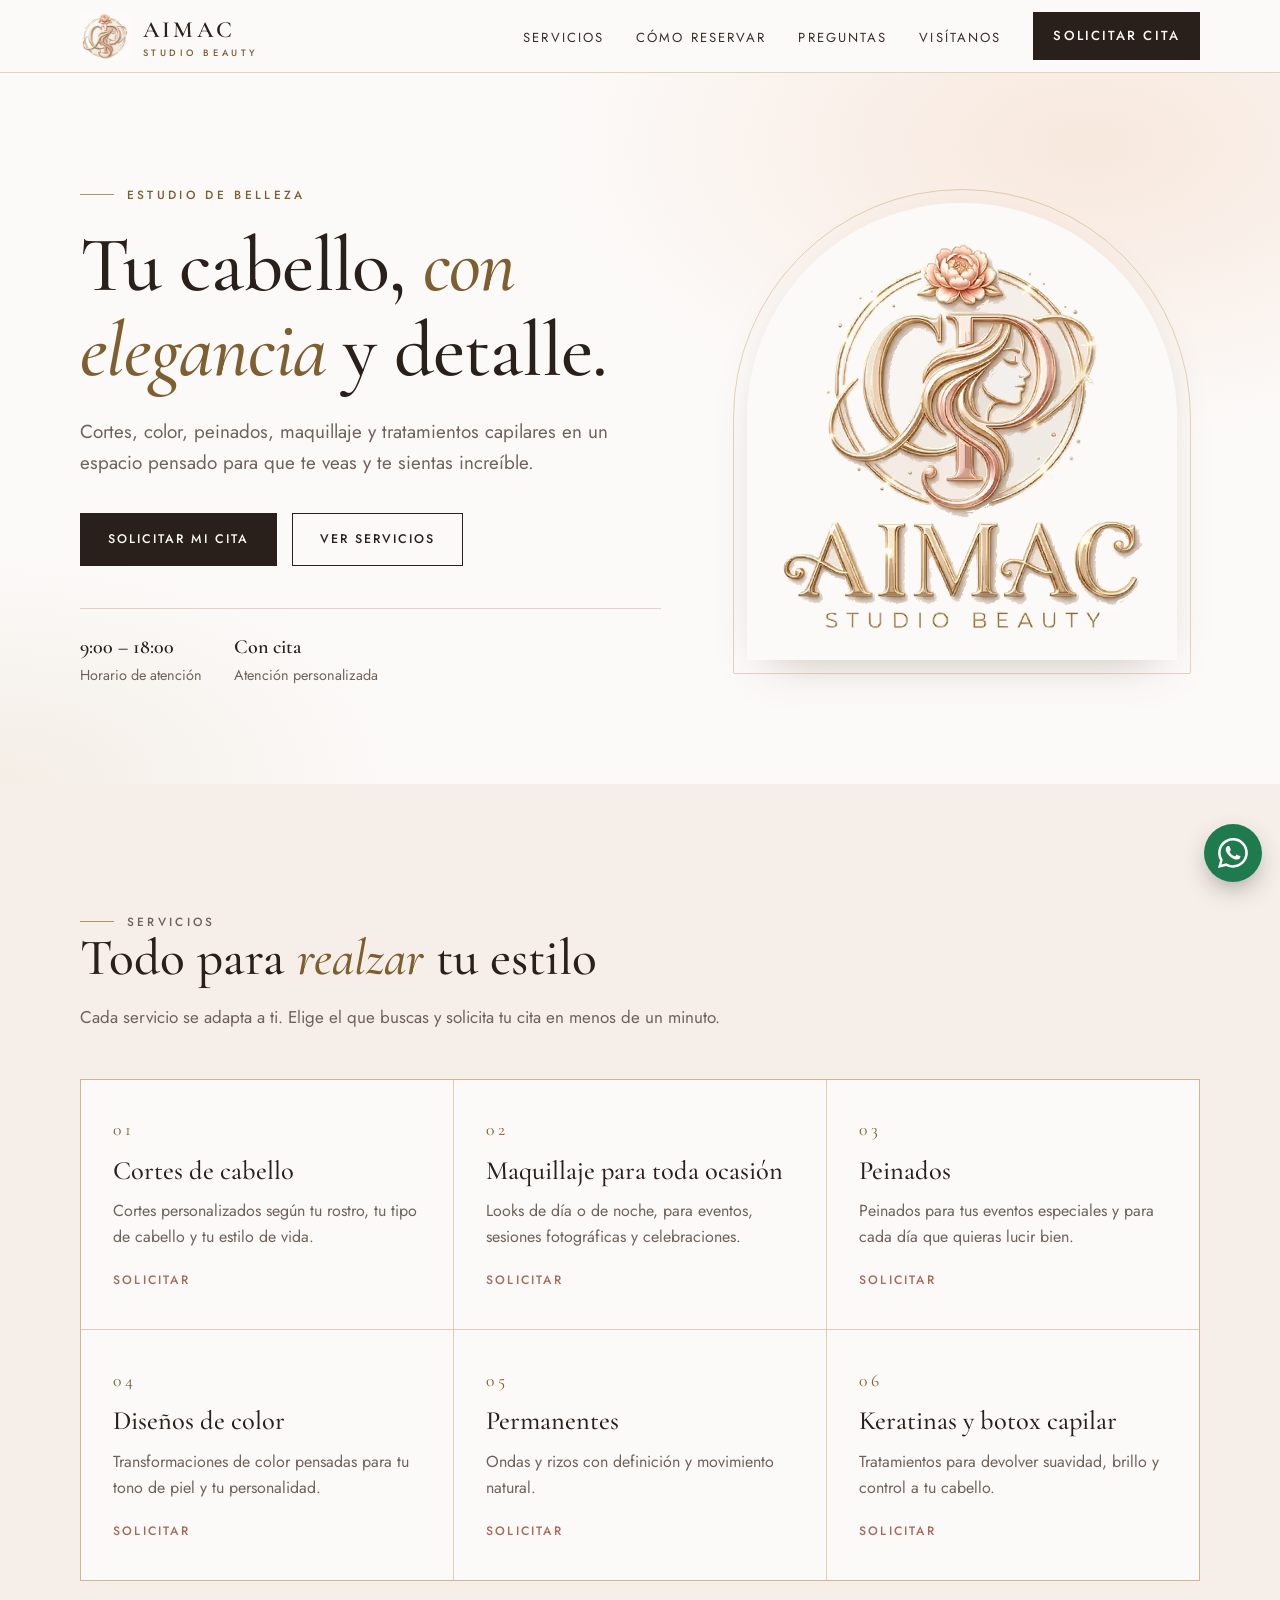
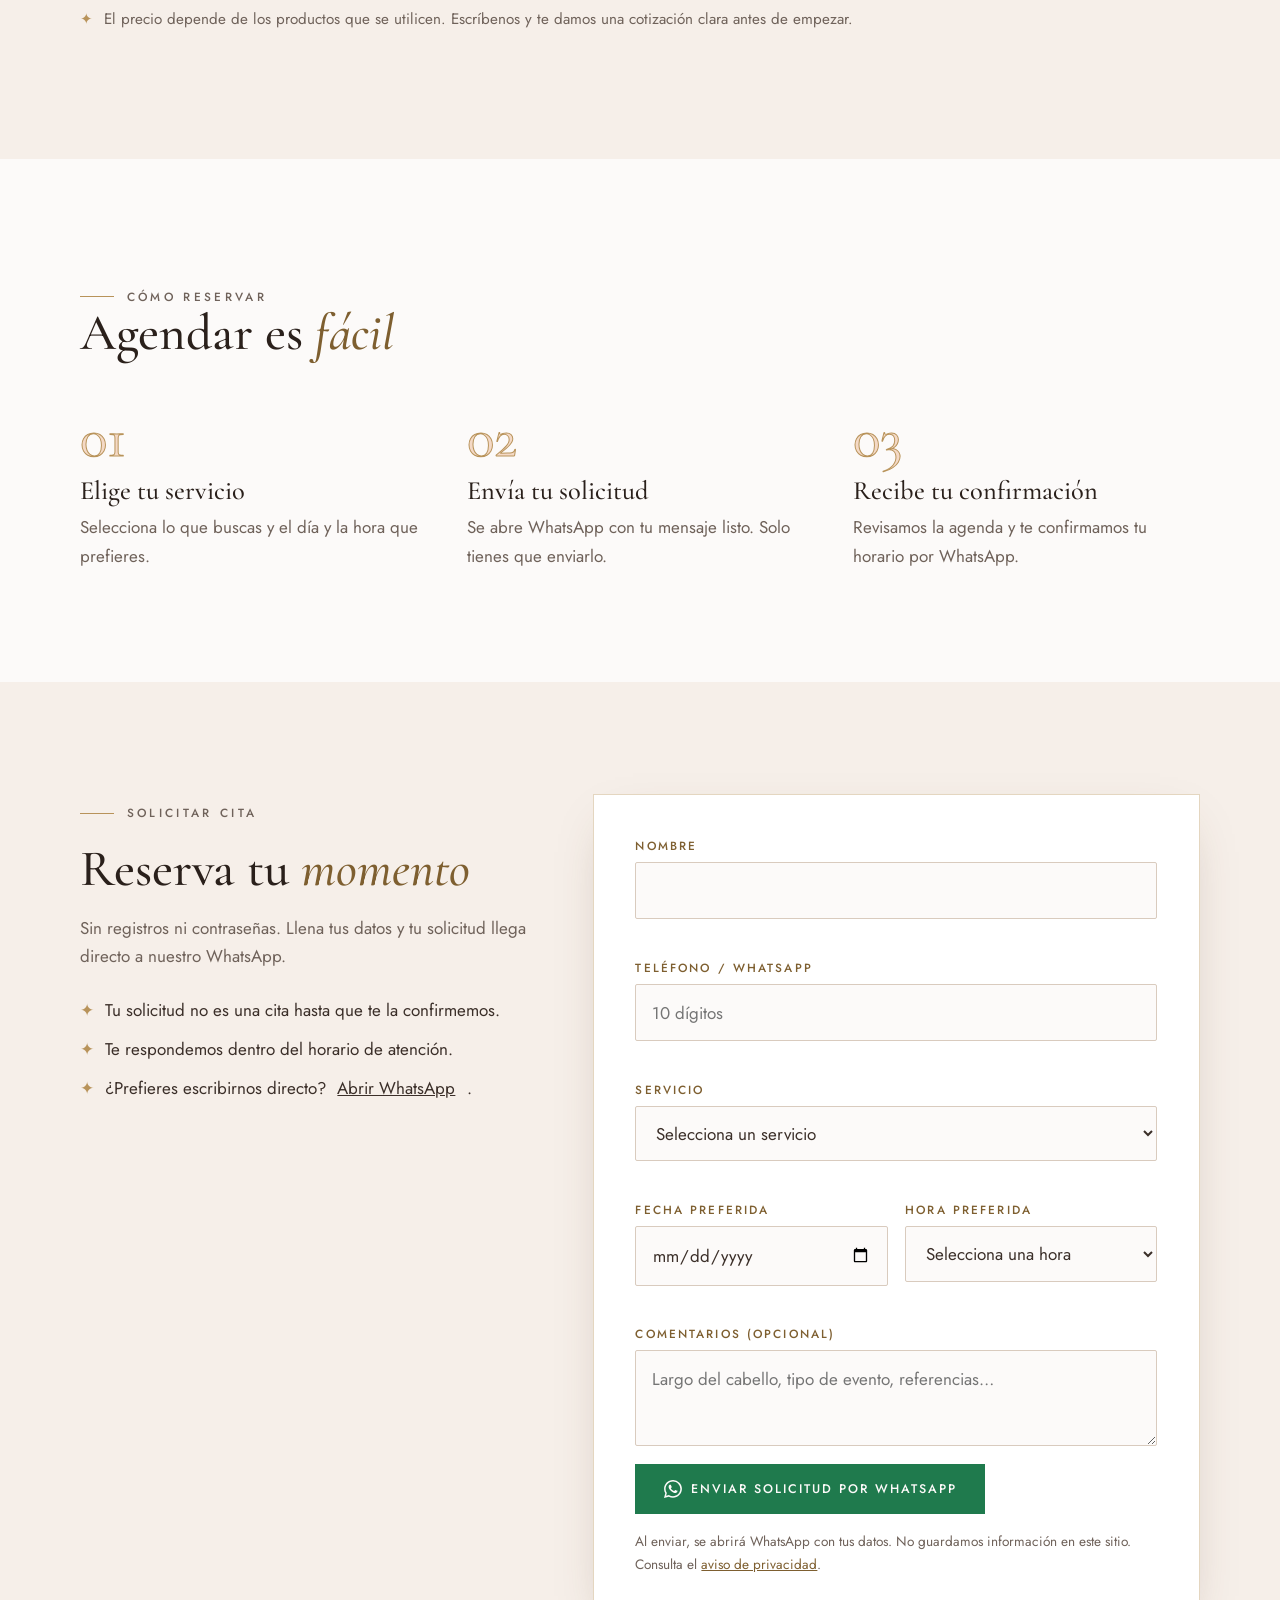
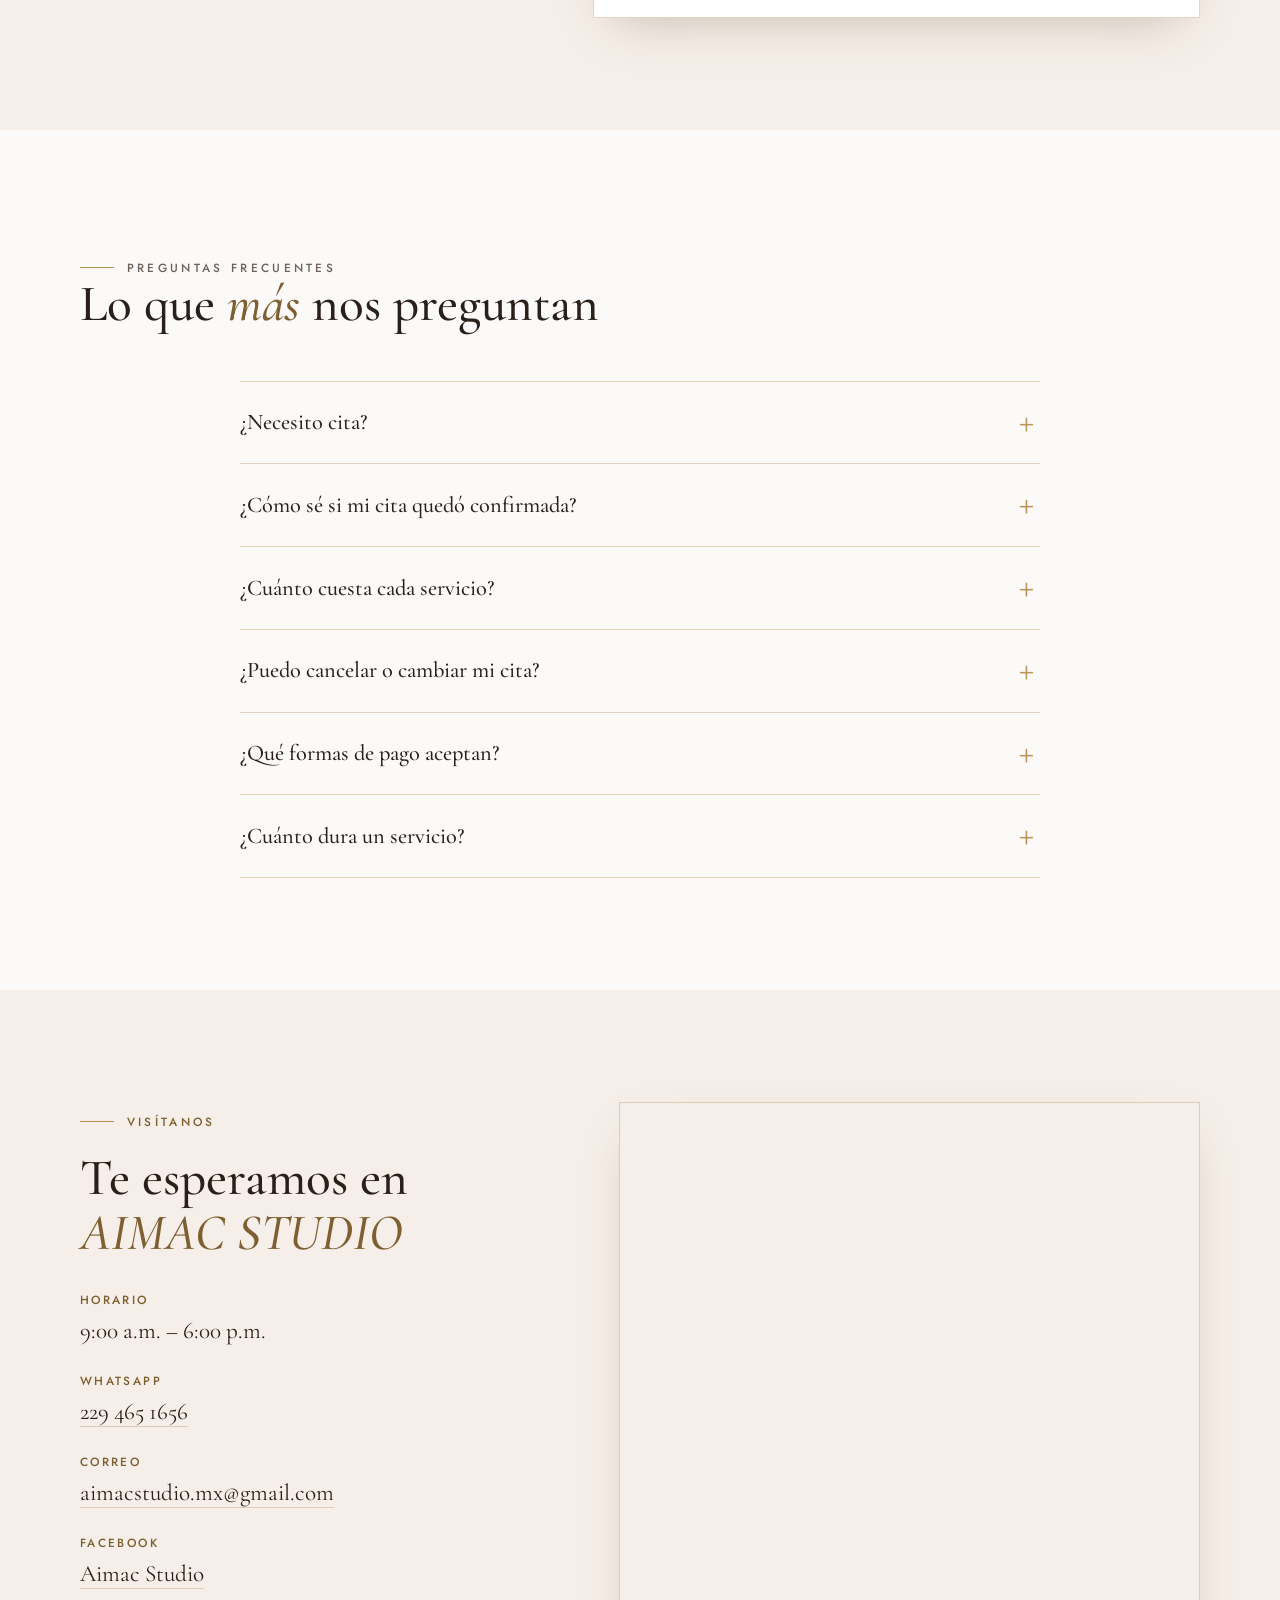
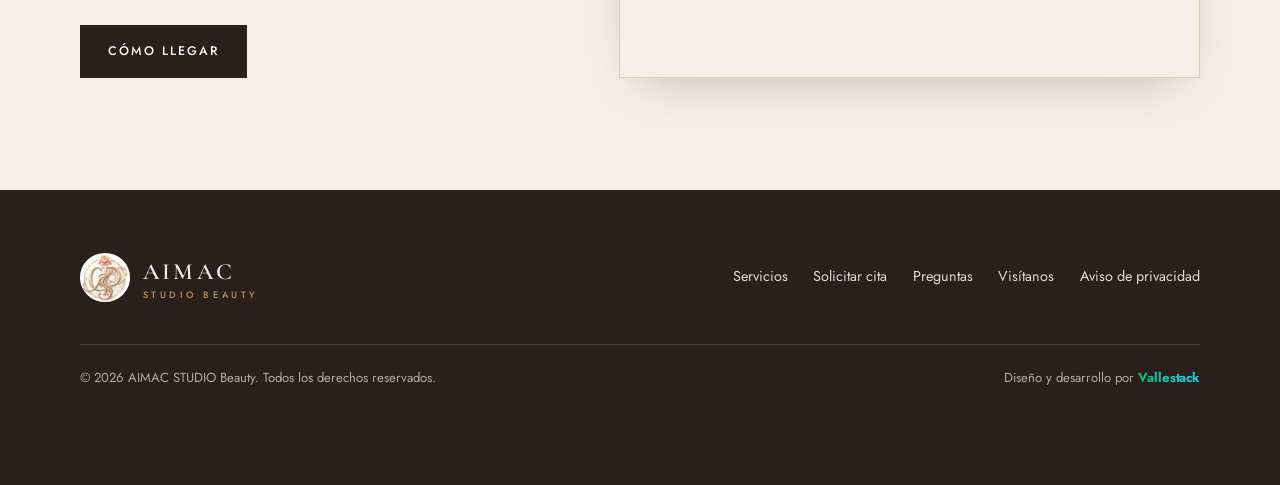
==== index.html @ fb309581 "actualice enlace de agencia de software" ====
<!doctype html>
<html lang="es-MX">
<head>
<meta charset="utf-8">
<meta name="viewport" content="width=device-width,initial-scale=1">
<title>AIMAC STUDIO Beauty | Cortes, color, peinados y maquillaje</title>
<meta name="description" content="AIMAC STUDIO Beauty: cortes de cabello, maquillaje para toda ocasión, peinados, diseños de color, permanentes, keratinas y botox capilar. Solicita tu cita por WhatsApp.">
<meta name="theme-color" content="#FCFAF9">
<link rel="icon" type="image/png" sizes="48x48" href="assets/favicon-48.png">
<link rel="apple-touch-icon" href="assets/apple-touch-icon.png">
<link rel="manifest" href="manifest.webmanifest">
<meta property="og:type" content="website">
<meta property="og:locale" content="es_MX">
<meta property="og:title" content="AIMAC STUDIO Beauty">
<meta property="og:description" content="Cortes, color, peinados, maquillaje y tratamientos capilares. Solicita tu cita por WhatsApp.">
<meta property="og:image" content="assets/og.jpg">
<meta name="twitter:card" content="summary_large_image">
<link rel="preconnect" href="https://fonts.googleapis.com">
<link rel="preconnect" href="https://fonts.gstatic.com" crossorigin>
<link rel="stylesheet" href="https://fonts.googleapis.com/css2?family=Cormorant+Garamond:ital,wght@0,500;0,600;1,500&family=Jost:wght@400;500&display=swap">
<link rel="stylesheet" href="styles.css">
<script type="application/ld+json">
{
  "@context":"https://schema.org",
  "@type":"HairSalon",
  "name":"AIMAC STUDIO Beauty",
  "telephone":"+52 229 465 1656",
  "email":"aimacstudio.mx@gmail.com",
  "image":"assets/og.jpg",
  "geo":{"@type":"GeoCoordinates","latitude":18.762522,"longitude":-96.460122},
  "address":{"@type":"PostalAddress","addressCountry":"MX"},
  "sameAs":["https://www.facebook.com/search/top?q=Aimac%20Studio"]
}
</script>
</head>
<body>
<a class="skip" href="#contenido">Saltar al contenido</a>

<header class="site-header">
  <div class="wrap nav">
    <a class="brand" href="#inicio" aria-label="AIMAC STUDIO, inicio">
      <img src="assets/monograma.webp" width="50" height="49" alt="">
      <span>AIMAC<small>STUDIO BEAUTY</small></span>
    </a>
    <button class="burger" aria-expanded="false" aria-controls="menu" aria-label="Abrir menú"><span></span><span></span><span></span></button>
    <ul class="menu" id="menu">
      <li><a href="#servicios">Servicios</a></li>
      <li><a href="#reservar">Cómo reservar</a></li>
      <li><a href="#preguntas">Preguntas</a></li>
      <li><a href="#visitanos">Visítanos</a></li>
      <li><a class="btn" href="#cita">Solicitar cita</a></li>
    </ul>
  </div>
</header>

<main id="contenido">

<section class="hero" id="inicio">
  <div class="wrap hero-grid">
    <div>
      <p class="eyebrow rv">Estudio de belleza</p>
      <h1 class="rv">Tu cabello, <em>con elegancia</em> y detalle.</h1>
      <p class="lead rv">Cortes, color, peinados, maquillaje y tratamientos capilares en un espacio pensado para que te veas y te sientas increíble.</p>
      <div class="cta-row rv">
        <a class="btn" href="#cita">Solicitar mi cita</a>
        <a class="btn btn--ghost" href="#servicios">Ver servicios</a>
      </div>
      <ul class="hero-meta rv">
        <li><b>9:00 – 18:00</b>Horario de atención</li>
        <li><b>Con cita</b>Atención personalizada</li>
      </ul>
    </div>
    <div class="hero-art rv">
      <div class="frame">
        <img src="assets/logo.webp" width="720" height="766" alt="Logotipo de AIMAC STUDIO Beauty: monograma dorado con perfil de mujer y peonía">
      </div>
    </div>
  </div>
</section>

<section id="servicios" class="alt">
  <div class="wrap">
    <div class="sec-head rv">
      <p class="eyebrow">Servicios</p>
      <h2>Todo para <em>realzar</em> tu estilo</h2>
      <p>Cada servicio se adapta a ti. Elige el que buscas y solicita tu cita en menos de un minuto.</p>
    </div>
    <div class="services">
      <article class="svc rv"><span class="n">01</span><h3>Cortes de cabello</h3><p>Cortes personalizados según tu rostro, tu tipo de cabello y tu estilo de vida.</p><a href="#cita" data-service="Cortes de cabello">Solicitar</a></article>
      <article class="svc rv"><span class="n">02</span><h3>Maquillaje para toda ocasión</h3><p>Looks de día o de noche, para eventos, sesiones fotográficas y celebraciones.</p><a href="#cita" data-service="Maquillaje para toda ocasión">Solicitar</a></article>
      <article class="svc rv"><span class="n">03</span><h3>Peinados</h3><p>Peinados para tus eventos especiales y para cada día que quieras lucir bien.</p><a href="#cita" data-service="Peinados">Solicitar</a></article>
      <article class="svc rv"><span class="n">04</span><h3>Diseños de color</h3><p>Transformaciones de color pensadas para tu tono de piel y tu personalidad.</p><a href="#cita" data-service="Diseños de color">Solicitar</a></article>
      <article class="svc rv"><span class="n">05</span><h3>Permanentes</h3><p>Ondas y rizos con definición y movimiento natural.</p><a href="#cita" data-service="Permanentes">Solicitar</a></article>
      <article class="svc rv"><span class="n">06</span><h3>Keratinas y botox capilar</h3><p>Tratamientos para devolver suavidad, brillo y control a tu cabello.</p><a href="#cita" data-service="Keratinas y botox capilar">Solicitar</a></article>
    </div>
    <p class="price-note rv">El precio depende de los productos que se utilicen. Escríbenos y te damos una cotización clara antes de empezar.</p>
  </div>
</section>

<section id="reservar">
  <div class="wrap">
    <div class="sec-head rv">
      <p class="eyebrow">Cómo reservar</p>
      <h2>Agendar es <em>fácil</em></h2>
    </div>
    <ol class="steps">
      <li class="rv"><h3>Elige tu servicio</h3><p>Selecciona lo que buscas y el día y la hora que prefieres.</p></li>
      <li class="rv"><h3>Envía tu solicitud</h3><p>Se abre WhatsApp con tu mensaje listo. Solo tienes que enviarlo.</p></li>
      <li class="rv"><h3>Recibe tu confirmación</h3><p>Revisamos la agenda y te confirmamos tu horario por WhatsApp.</p></li>
    </ol>
  </div>
</section>

<section id="cita" class="alt">
  <div class="wrap book">
    <div class="book-info rv">
      <p class="eyebrow">Solicitar cita</p>
      <h2>Reserva tu <em>momento</em></h2>
      <p>Sin registros ni contraseñas. Llena tus datos y tu solicitud llega directo a nuestro WhatsApp.</p>
      <ul>
        <li>Tu solicitud no es una cita hasta que te la confirmemos.</li>
        <li>Te respondemos dentro del horario de atención.</li>
        <li>¿Prefieres escribirnos directo? <a href="#" data-wa-link>Abrir WhatsApp</a>.</li>
      </ul>
    </div>
    <form id="booking" class="rv" novalidate autocomplete="on">
      <div class="field">
        <label for="nombre">Nombre</label>
        <input id="nombre" name="nombre" type="text" autocomplete="name" required maxlength="80">
        <span class="err" data-err="nombre" aria-live="polite"></span>
      </div>
      <div class="field">
        <label for="tel">Teléfono / WhatsApp</label>
        <input id="tel" name="tel" type="tel" inputmode="tel" autocomplete="tel" placeholder="10 dígitos" required maxlength="20">
        <span class="err" data-err="tel" aria-live="polite"></span>
      </div>
      <div class="field">
        <label for="servicio">Servicio</label>
        <select id="servicio" name="servicio" required>
          <option value="">Selecciona un servicio</option>
          <option>Cortes de cabello</option>
          <option>Maquillaje para toda ocasión</option>
          <option>Peinados</option>
          <option>Diseños de color</option>
          <option>Permanentes</option>
          <option>Keratinas y botox capilar</option>
          <option>Aún no lo sé, necesito asesoría</option>
        </select>
        <span class="err" data-err="servicio" aria-live="polite"></span>
      </div>
      <div class="row">
        <div class="field">
          <label for="fecha">Fecha preferida</label>
          <input id="fecha" name="fecha" type="date" required>
          <span class="err" data-err="fecha" aria-live="polite"></span>
        </div>
        <div class="field">
          <label for="hora">Hora preferida</label>
          <select id="hora" name="hora" required></select>
          <span class="err" data-err="hora" aria-live="polite"></span>
        </div>
      </div>
      <div class="field">
        <label for="notas">Comentarios (opcional)</label>
        <textarea id="notas" name="notas" maxlength="400" placeholder="Largo del cabello, tipo de evento, referencias…"></textarea>
      </div>
      <input class="hp" type="text" name="web" tabindex="-1" autocomplete="off" aria-hidden="true">
      <button class="btn btn--wa" type="submit">
        <svg viewBox="0 0 24 24" fill="currentColor" aria-hidden="true"><path d="M20.5 3.5A11.8 11.8 0 0 0 12 0C5.4 0 .1 5.3.1 11.9c0 2.1.5 4.1 1.6 5.9L0 24l6.4-1.7a11.9 11.9 0 0 0 5.6 1.4c6.6 0 11.9-5.3 11.9-11.9 0-3.2-1.2-6.200-3.400-8.300zM12 21.700c-1.800 0-3.500-.5-5-1.400l-.4-.2-3.800 1 1-3.700-.2-.4a9.800 9.800 0 0 1-1.500-5.100C2.100 6.500 6.600 2 12 2c2.600 0 5.100 1 6.900 2.900a9.700 9.700 0 0 1 2.900 6.900c0 5.400-4.400 9.900-9.800 9.900zm5.400-7.400c-.3-.1-1.800-.9-2-1-.3-.1-.5-.1-.7.100l-.9 1.100c-.2.200-.3.200-.6.100-1.700-.8-2.800-1.500-3.900-3.400-.3-.5.300-.5.900-1.600.1-.2 0-.4 0-.5l-.9-2.200c-.2-.6-.5-.5-.7-.5h-.6c-.2 0-.5.100-.8.400-.3.300-1 1-1 2.400s1 2.800 1.200 3c.1.200 2 3.100 4.900 4.300 1.800.8 2.500.8 3.400.7.600-.1 1.800-.7 2-1.400.3-.7.300-1.300.2-1.400-.1-.1-.3-.2-.6-.3z"/></svg>
        Enviar solicitud por WhatsApp
      </button>
      <p class="form-note">Al enviar, se abrirá WhatsApp con tus datos. No guardamos información en este sitio. Consulta el <a href="aviso-de-privacidad.html">aviso de privacidad</a>.</p>
    </form>
  </div>
</section>

<section id="preguntas">
  <div class="wrap">
    <div class="sec-head rv">
      <p class="eyebrow">Preguntas frecuentes</p>
      <h2>Lo que <em>más</em> nos preguntan</h2>
    </div>
    <div class="faq rv">
      <details><summary>¿Necesito cita?</summary><p>Atendemos con cita para dedicarte el tiempo que mereces. Si llegas sin cita y la estilista tiene un espacio disponible, con gusto te atendemos.</p></details>
      <details><summary>¿Cómo sé si mi cita quedó confirmada?</summary><p>Tu solicitud llega a nuestro WhatsApp. Revisamos la agenda y te respondemos para confirmar el día y la hora. Hasta ese momento, el horario no está reservado.</p></details>
      <details><summary>¿Cuánto cuesta cada servicio?</summary><p>El precio varía según el largo y tipo de cabello y los productos necesarios. Escríbenos por WhatsApp y te damos una cotización antes de iniciar.</p></details>
      <details><summary>¿Puedo cancelar o cambiar mi cita?</summary><p>Sí. Te pedimos avisarnos con la mayor anticipación posible por WhatsApp para poder ofrecer ese espacio a otra persona.</p></details>
      <details><summary>¿Qué formas de pago aceptan?</summary><p>Consúltanos por WhatsApp los métodos de pago disponibles al momento de tu cita.</p></details>
      <details><summary>¿Cuánto dura un servicio?</summary><p>Depende del servicio. Algunos tratamientos, como el color o la keratina, incluyen tiempos de espera. Te indicamos la duración estimada al confirmar tu cita.</p></details>
    </div>
  </div>
</section>

<section id="visitanos" class="alt">
  <div class="wrap visit">
    <div class="rv">
      <p class="eyebrow">Visítanos</p>
      <h2>Te esperamos en <em>AIMAC STUDIO</em></h2>
      <dl>
        <div><dt>Horario</dt><dd>9:00 a.m. – 6:00 p.m.</dd></div>
        <div><dt>WhatsApp</dt><dd><a href="#" data-wa-link>229 465 1656</a></dd></div>
        <div><dt>Correo</dt><dd><a href="mailto:aimacstudio.mx@gmail.com">aimacstudio.mx@gmail.com</a></dd></div>
        <div><dt>Facebook</dt><dd><a href="https://www.facebook.com/search/top?q=Aimac%20Studio" target="_blank" rel="noopener" data-fb>Aimac Studio</a></dd></div>
      </dl>
      <a class="btn" href="https://maps.app.goo.gl/8H2nxrgwX2Ev9sGA8" target="_blank" rel="noopener">Cómo llegar</a>
    </div>
    <div class="map rv">
      <iframe title="Ubicación de AIMAC STUDIO en Google Maps" loading="lazy" referrerpolicy="no-referrer-when-downgrade"
        src="https://www.google.com/maps?q=18.762522,-96.460122&z=17&output=embed"></iframe>
    </div>
  </div>
</section>

</main>

<footer>
  <div class="wrap">
    <div class="foot">
      <a class="brand" href="#inicio"><img src="assets/monograma.webp" width="50" height="49" alt="" style="mix-blend-mode:normal;border-radius:50%"><span>AIMAC<small>STUDIO BEAUTY</small></span></a>
      <nav aria-label="Pie de página">
        <a href="#servicios">Servicios</a><a href="#cita">Solicitar cita</a><a href="#preguntas">Preguntas</a><a href="#visitanos">Visítanos</a><a href="aviso-de-privacidad.html">Aviso de privacidad</a>
      </nav>
    </div>
    <div class="copy">
      <p>© <span id="year">2026</span> AIMAC STUDIO Beauty. Todos los derechos reservados.</p>
      <p class="credit">Diseño y desarrollo por <a href="https://vallestack.luisdelvalledelvlle.workers.dev/" target="_blank" rel="noopener"><strong title="Luis Carlos Del Valle">Vallestack</strong></a></p>
    </div>
  </div>
</footer>

<a class="wa-float" href="#" data-wa-link aria-label="Escribir por WhatsApp">
  <svg viewBox="0 0 24 24" fill="currentColor" aria-hidden="true"><path d="M20.5 3.5A11.8 11.8 0 0 0 12 0C5.4 0 .1 5.3.1 11.9c0 2.1.5 4.1 1.6 5.9L0 24l6.4-1.7a11.9 11.9 0 0 0 5.6 1.4c6.6 0 11.9-5.3 11.9-11.9 0-3.2-1.2-6.200-3.400-8.300zM12 21.700c-1.800 0-3.500-.5-5-1.400l-.4-.2-3.800 1 1-3.700-.2-.4a9.800 9.800 0 0 1-1.500-5.100C2.100 6.500 6.600 2 12 2c2.600 0 5.100 1 6.900 2.900a9.700 9.700 0 0 1 2.900 6.900c0 5.400-4.400 9.900-9.800 9.900zm5.400-7.400c-.3-.1-1.800-.9-2-1-.3-.1-.5-.1-.7.100l-.9 1.100c-.2.200-.3.200-.6.100-1.700-.8-2.800-1.500-3.900-3.400-.3-.5.300-.5.900-1.600.1-.2 0-.4 0-.5l-.9-2.200c-.2-.6-.5-.5-.7-.5h-.6c-.2 0-.5.100-.8.400-.3.300-1 1-1 2.400s1 2.800 1.200 3c.1.200 2 3.100 4.900 4.300 1.800.8 2.500.8 3.400.7.600-.1 1.800-.7 2-1.400.3-.7.300-1.300.2-1.400-.1-.1-.3-.2-.6-.3z"/></svg>
</a>

<script src="main.js" defer></script>
</body>
</html>
---- styles.css ----
/* AIMAC STUDIO — Landing Fase 0
   Paleta tomada del logo: marfil, oro champagne, rosa oro, peonía, cacao. */
:root{
  --ivory:#FCFAF9;
  --cream:#F6EFE9;
  --peony:#F4D9C6;
  --rose:#C98F7B;
  --rose-deep:#A8685A;
  --gold:#B8935A;
  --gold-deep:#7E5F30;      /* texto dorado con contraste AA sobre marfil */
  --cocoa:#2A201B;
  --ink:#3B2F29;
  --muted:#6F625A;
  --line:rgba(184,147,90,.38);
  --wa:#1F7A4D;
  --serif:"Cormorant Garamond","Cormorant",Georgia,"Times New Roman",serif;
  --sans:"Jost","Helvetica Neue",Arial,sans-serif;
  --r:2px;
  --shadow:0 18px 50px -22px rgba(90,60,40,.35);
}
*,*::before,*::after{box-sizing:border-box}
html{scroll-behavior:smooth;scroll-padding-top:84px;-webkit-text-size-adjust:100%}
body{margin:0;background:var(--ivory);color:var(--ink);font-family:var(--sans);font-size:1.0625rem;line-height:1.65;font-weight:400;-webkit-font-smoothing:antialiased}
img{max-width:100%;height:auto;display:block}
a{color:inherit}
:focus-visible{outline:2px solid var(--rose-deep);outline-offset:3px}
.skip{position:absolute;left:-999px;top:8px;background:var(--cocoa);color:#fff;padding:.6rem 1rem;z-index:100}
.skip:focus{left:8px}
.wrap{width:min(1120px,100% - 40px);margin-inline:auto}

/* Tipografía */
h1,h2,h3{font-family:var(--serif);font-weight:500;line-height:1.08;color:var(--cocoa);margin:0}
h1{font-size:clamp(2.7rem,7vw,4.9rem);letter-spacing:-.01em}
h2{font-size:clamp(2.1rem,4.6vw,3.2rem)}
h3{font-size:1.65rem}
em{font-style:italic;color:var(--gold-deep)}
.eyebrow{display:inline-flex;align-items:center;gap:.8rem;text-transform:uppercase;letter-spacing:.28em;font-size:.74rem;font-weight:500;color:var(--gold-deep);margin:0 0 1.2rem}
.eyebrow::before{content:"";width:34px;height:1px;background:var(--gold)}
.lead{font-size:1.18rem;color:var(--muted);max-width:34em}

/* Botones */
.btn{display:inline-flex;align-items:center;justify-content:center;gap:.6rem;padding:.95rem 1.7rem;min-height:48px;border:1px solid var(--cocoa);background:var(--cocoa);color:var(--ivory);text-decoration:none;text-transform:uppercase;letter-spacing:.16em;font-size:.78rem;font-weight:500;font-family:var(--sans);cursor:pointer;transition:background .25s,color .25s,border-color .25s,transform .25s}
.btn:hover{background:var(--rose-deep);border-color:var(--rose-deep)}
.btn--ghost{background:transparent;color:var(--cocoa)}
.btn--ghost:hover{background:var(--cocoa);border-color:var(--cocoa);color:var(--ivory)}
.btn--wa{background:var(--wa);border-color:var(--wa)}
.btn--wa:hover{background:#17623C;border-color:#17623C}
.btn svg{width:18px;height:18px;flex:none}

/* Header */
.site-header{position:sticky;top:0;z-index:50;background:rgba(252,250,249,.9);backdrop-filter:blur(10px);-webkit-backdrop-filter:blur(10px);border-bottom:1px solid var(--line)}
.nav{display:flex;align-items:center;justify-content:space-between;height:72px}
.brand{display:flex;align-items:center;gap:.8rem;text-decoration:none}
.brand img{width:50px;height:auto}
.brand span{font-family:var(--serif);font-size:1.45rem;letter-spacing:.14em;color:var(--cocoa);font-weight:600}
.brand small{display:block;font-family:var(--sans);font-size:.58rem;letter-spacing:.38em;color:var(--gold-deep);font-weight:500;margin-top:-.25rem}
.menu{display:flex;align-items:center;gap:2rem;list-style:none;margin:0;padding:0}
.menu a{text-decoration:none;font-size:.82rem;text-transform:uppercase;letter-spacing:.16em;padding:.5rem 0;position:relative}
.menu a:not(.btn)::after{content:"";position:absolute;left:0;bottom:2px;width:0;height:1px;background:var(--gold);transition:width .3s}
.menu a:not(.btn):hover::after{width:100%}
.menu .btn{padding:.7rem 1.2rem;color:var(--ivory)}
.burger{display:none;background:none;border:0;width:48px;height:48px;cursor:pointer;color:var(--cocoa)}
.burger span{display:block;width:24px;height:1.5px;background:currentColor;margin:6px auto;transition:transform .3s,opacity .3s}
.burger[aria-expanded="true"] span:nth-child(1){transform:translateY(7.5px) rotate(45deg)}
.burger[aria-expanded="true"] span:nth-child(2){opacity:0}
.burger[aria-expanded="true"] span:nth-child(3){transform:translateY(-7.5px) rotate(-45deg)}

/* Hero */
.hero{position:relative;padding:clamp(3rem,8vw,6.5rem) 0 clamp(3.5rem,8vw,6rem);overflow:hidden;background:
  radial-gradient(900px 500px at 85% 10%,rgba(244,217,198,.55),transparent 60%),
  radial-gradient(700px 400px at 0% 100%,rgba(184,147,90,.12),transparent 60%),var(--ivory)}
.hero-grid{display:grid;grid-template-columns:1.1fr .9fr;gap:clamp(2rem,5vw,5rem);align-items:center}
.hero h1{margin-bottom:1.4rem}
.hero .lead{margin:0 0 2.2rem}
.cta-row{display:flex;flex-wrap:wrap;gap:.9rem}
.hero-meta{display:flex;flex-wrap:wrap;gap:.5rem 2rem;margin:2.6rem 0 0;padding:1.4rem 0 0;border-top:1px solid var(--line);list-style:none;font-size:.9rem;color:var(--muted)}
.hero-meta b{display:block;font-family:var(--serif);font-size:1.25rem;color:var(--cocoa);font-weight:600}
.hero-art{position:relative;justify-self:center;width:min(100%,430px)}
.hero-art::before{content:"";position:absolute;inset:-14px;border:1px solid var(--line);border-radius:999px 999px 8px 8px}
.hero-art .frame{border-radius:999px 999px 6px 6px;overflow:hidden;background:var(--ivory);box-shadow:var(--shadow);padding:1.6rem 1.2rem 1rem}
.hero-art img{width:100%}

/* Secciones */
section{padding:clamp(4rem,9vw,7rem) 0}
.sec-head{max-width:640px;margin-bottom:3rem}
.sec-head p{color:var(--muted);margin:1rem 0 0}
.alt{background:var(--cream)}

/* Servicios */
.services{display:grid;grid-template-columns:repeat(3,1fr);gap:1px;background:var(--line);border:1px solid var(--line)}
.svc{background:var(--ivory);padding:2.2rem 2rem 2rem;display:flex;flex-direction:column;gap:.8rem;transition:background .3s}
.svc:hover{background:#fff}
.svc .n{font-family:var(--serif);font-size:1.1rem;color:var(--gold-deep);letter-spacing:.2em}
.svc p{margin:0;color:var(--muted);font-size:1rem;flex:1}
.svc a{font-size:.76rem;text-transform:uppercase;letter-spacing:.18em;color:var(--rose-deep);text-decoration:none;font-weight:500;padding:.4rem 0;align-self:flex-start;border-bottom:1px solid transparent}
.svc a:hover{border-color:var(--rose-deep)}
.price-note{margin-top:1.6rem;color:var(--muted);font-size:.95rem;display:flex;gap:.7rem;align-items:flex-start}
.price-note::before{content:"✦";color:var(--gold)}

/* Pasos */
.steps{display:grid;grid-template-columns:repeat(3,1fr);gap:2.5rem;counter-reset:s;list-style:none;padding:0;margin:0}
.steps li{counter-increment:s;position:relative;padding-top:4.2rem}
.steps li::before{content:counter(s,decimal-leading-zero);position:absolute;top:0;left:0;font-family:var(--serif);font-size:3.6rem;line-height:1;color:var(--peony);-webkit-text-stroke:1px var(--gold)}
.steps h3{margin-bottom:.5rem}
.steps p{margin:0;color:var(--muted)}

/* Formulario */
.book{display:grid;grid-template-columns:.85fr 1.15fr;gap:clamp(2rem,5vw,5rem);align-items:start}
.book-info p{color:var(--muted)}
.book-info ul{list-style:none;padding:0;margin:1.6rem 0 0;display:grid;gap:.7rem}
.book-info li{display:flex;gap:.7rem}
.book-info li::before{content:"✦";color:var(--gold)}
form{background:#fff;border:1px solid var(--line);padding:clamp(1.5rem,4vw,2.6rem);box-shadow:var(--shadow)}
.row{display:grid;grid-template-columns:1fr 1fr;gap:1.1rem}
.field{display:flex;flex-direction:column;gap:.4rem;margin-bottom:1.1rem}
label{font-size:.74rem;text-transform:uppercase;letter-spacing:.18em;color:var(--gold-deep);font-weight:500}
input,select,textarea{font:inherit;color:var(--ink);background:var(--ivory);border:1px solid #D9CBBE;border-radius:var(--r);padding:.85rem 1rem;min-height:48px;width:100%}
textarea{resize:vertical;min-height:96px}
input:focus,select:focus,textarea:focus{outline:2px solid var(--rose);outline-offset:0;border-color:var(--rose)}
.err{color:#A12B2B;font-size:.85rem;min-height:1.1em}
.form-note{font-size:.85rem;color:var(--muted);margin:1rem 0 0}
.form-note a{color:var(--gold-deep)}
.hp{position:absolute;left:-9999px}

/* FAQ */
.faq{max-width:800px;margin-inline:auto}
details{border-bottom:1px solid var(--line)}
details:first-of-type{border-top:1px solid var(--line)}
summary{list-style:none;cursor:pointer;padding:1.4rem 3rem 1.4rem 0;font-family:var(--serif);font-size:1.4rem;color:var(--cocoa);position:relative;font-weight:500}
summary::-webkit-details-marker{display:none}
summary::after{content:"+";position:absolute;right:.3rem;top:50%;transform:translateY(-50%);font-family:var(--sans);font-weight:300;font-size:1.8rem;color:var(--gold);transition:transform .3s}
details[open] summary::after{transform:translateY(-50%) rotate(45deg)}
details p{margin:0 0 1.5rem;color:var(--muted);max-width:42em}

/* Ubicación */
.visit{display:grid;grid-template-columns:.9fr 1.1fr;gap:clamp(2rem,5vw,4.5rem);align-items:stretch}
.visit dl{margin:1.8rem 0 2rem;display:grid;gap:1.3rem}
.visit dt{font-size:.74rem;text-transform:uppercase;letter-spacing:.2em;color:var(--gold-deep);font-weight:500}
.visit dd{margin:.15rem 0 0;font-family:var(--serif);font-size:1.45rem;color:var(--cocoa)}
.visit dd a{text-decoration:none;border-bottom:1px solid var(--line)}
.map{min-height:380px;border:1px solid var(--line);box-shadow:var(--shadow);background:var(--cream)}
.map iframe{width:100%;height:100%;min-height:380px;border:0;display:block;filter:sepia(.18) saturate(.9)}

/* Footer */
footer{background:var(--cocoa);color:#E6D9CC;padding:3.5rem 0 6rem}
.foot{display:flex;flex-wrap:wrap;gap:2rem;justify-content:space-between;align-items:center}
.foot .brand span{color:#F4E7DA}
.foot .brand small{color:var(--gold)}
.foot nav{display:flex;flex-wrap:wrap;gap:.4rem 1.6rem}
.foot a{text-decoration:none;font-size:.9rem;padding:.4rem 0}
.foot a:hover{color:var(--peony)}
.copy{margin:2.2rem 0 0;padding-top:1.4rem;border-top:1px solid rgba(255,255,255,.14);font-size:.82rem;color:#B9A999;display:flex;flex-wrap:wrap;gap:.4rem 1.5rem;justify-content:space-between}
.copy p{margin:0}
.credit strong{color:#10B981;font-weight:700;letter-spacing:-.01em}
@supports ((-webkit-background-clip:text) or (background-clip:text)){.credit strong{background:linear-gradient(90deg,#10B981,#22D3EE);-webkit-background-clip:text;background-clip:text;-webkit-text-fill-color:transparent;color:transparent}}
.credit a{text-decoration:none}
.credit a:hover strong,.credit a:focus-visible strong{text-decoration:underline;text-decoration-color:#22D3EE;text-underline-offset:3px}

/* WhatsApp flotante */
.wa-float{position:fixed;right:18px;bottom:18px;z-index:60;width:58px;height:58px;border-radius:50%;background:var(--wa);color:#fff;display:grid;place-items:center;box-shadow:0 10px 28px -8px rgba(0,0,0,.45);transition:transform .25s}
.wa-float:hover{transform:scale(1.07)}
.wa-float svg{width:30px;height:30px}

/* Revelado suave */
.rv{opacity:0;transform:translateY(18px);transition:opacity .8s ease,transform .8s ease}
.rv.in{opacity:1;transform:none}
@media (prefers-reduced-motion:reduce){html{scroll-behavior:auto}.rv{opacity:1;transform:none;transition:none}*{transition:none!important}}

/* Responsivo */
@media (max-width:900px){
  .hero-grid,.book,.visit{grid-template-columns:1fr}
  .hero-art{order:-1;width:min(100%,300px)}
  .services{grid-template-columns:1fr 1fr}
  .steps{grid-template-columns:1fr;gap:2rem}
  .burger{display:block}
  .menu{position:absolute;left:0;right:0;top:72px;flex-direction:column;align-items:stretch;gap:0;background:var(--ivory);border-bottom:1px solid var(--line);padding:.5rem 20px 1.4rem;display:none}
  .menu.open{display:flex}
  .menu a{padding:1rem 0;border-bottom:1px solid rgba(184,147,90,.2)}
  .menu .btn{margin-top:1rem;border-bottom:1px solid var(--cocoa)}
}
@media (max-width:600px){
  body{font-size:1rem}
  .services{grid-template-columns:1fr}
  .row{grid-template-columns:1fr}
  .cta-row .btn{width:100%}
  .brand span{font-size:1.25rem}
}
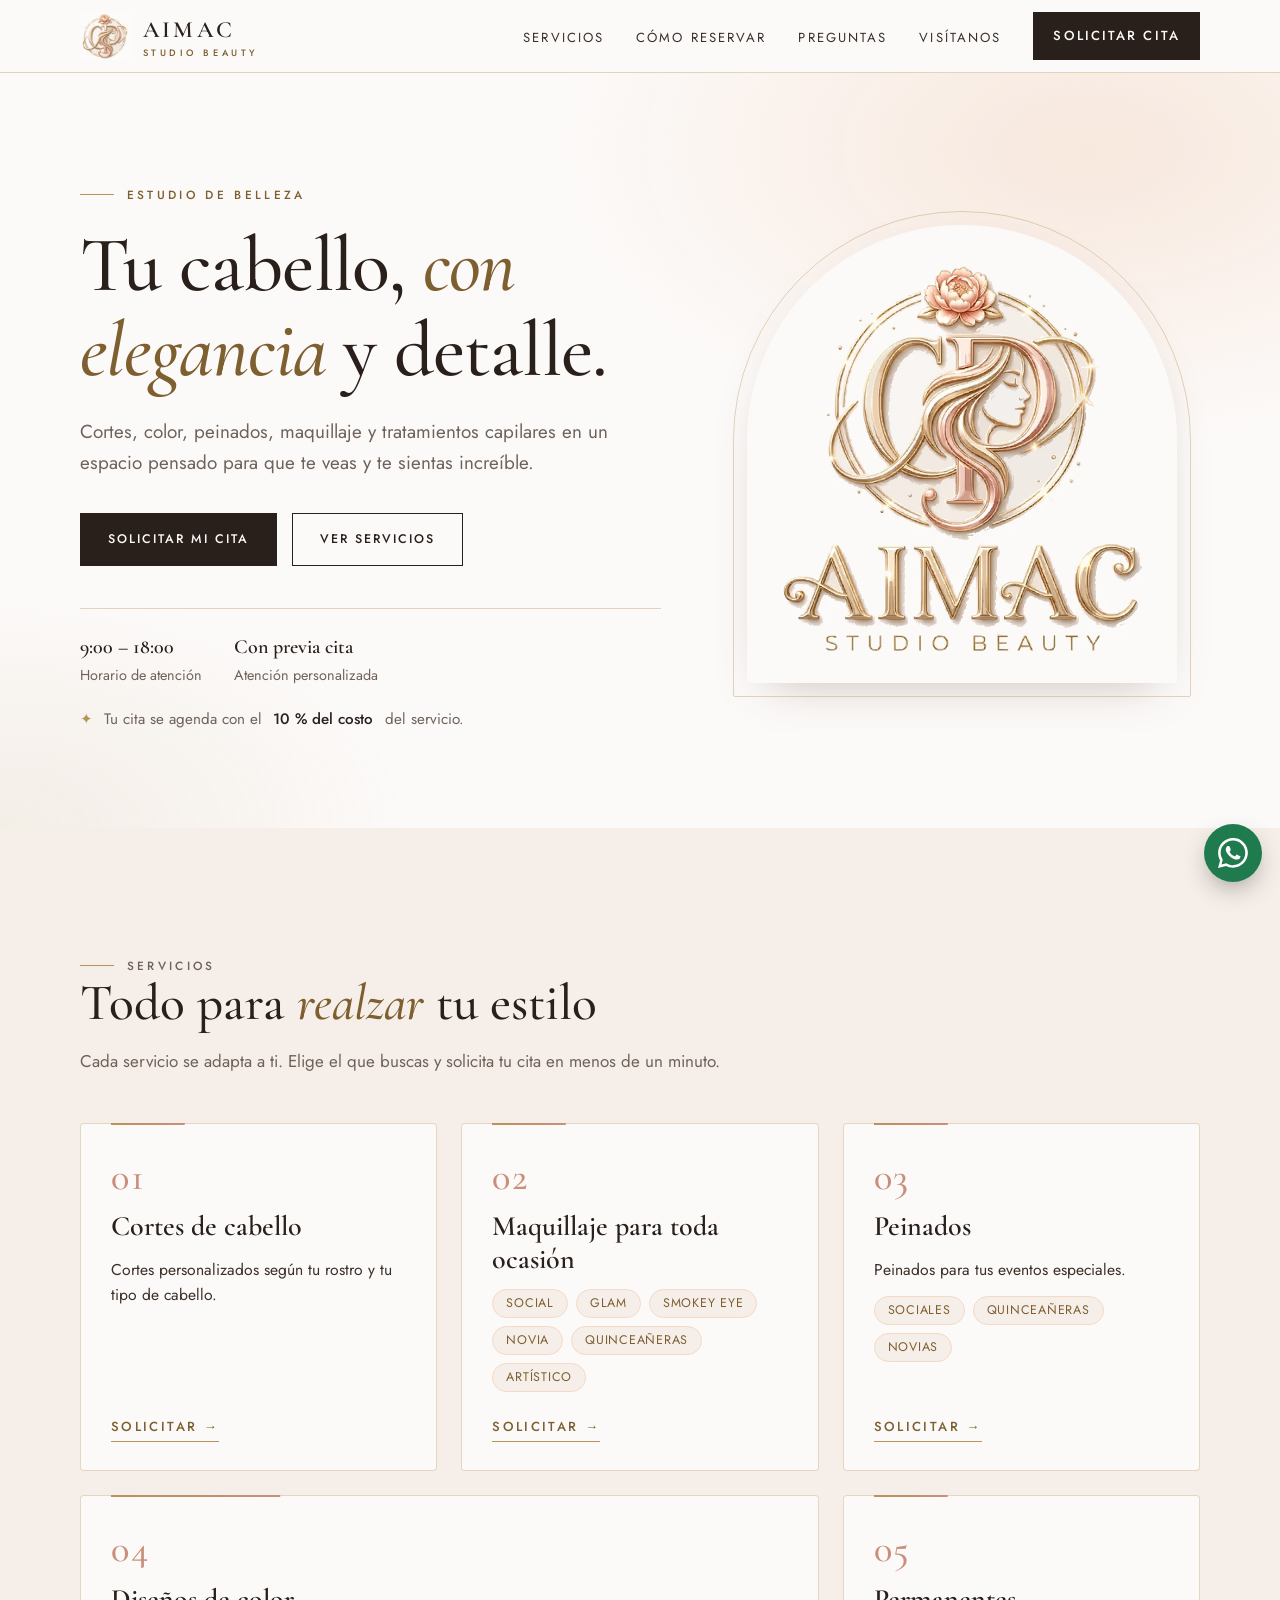
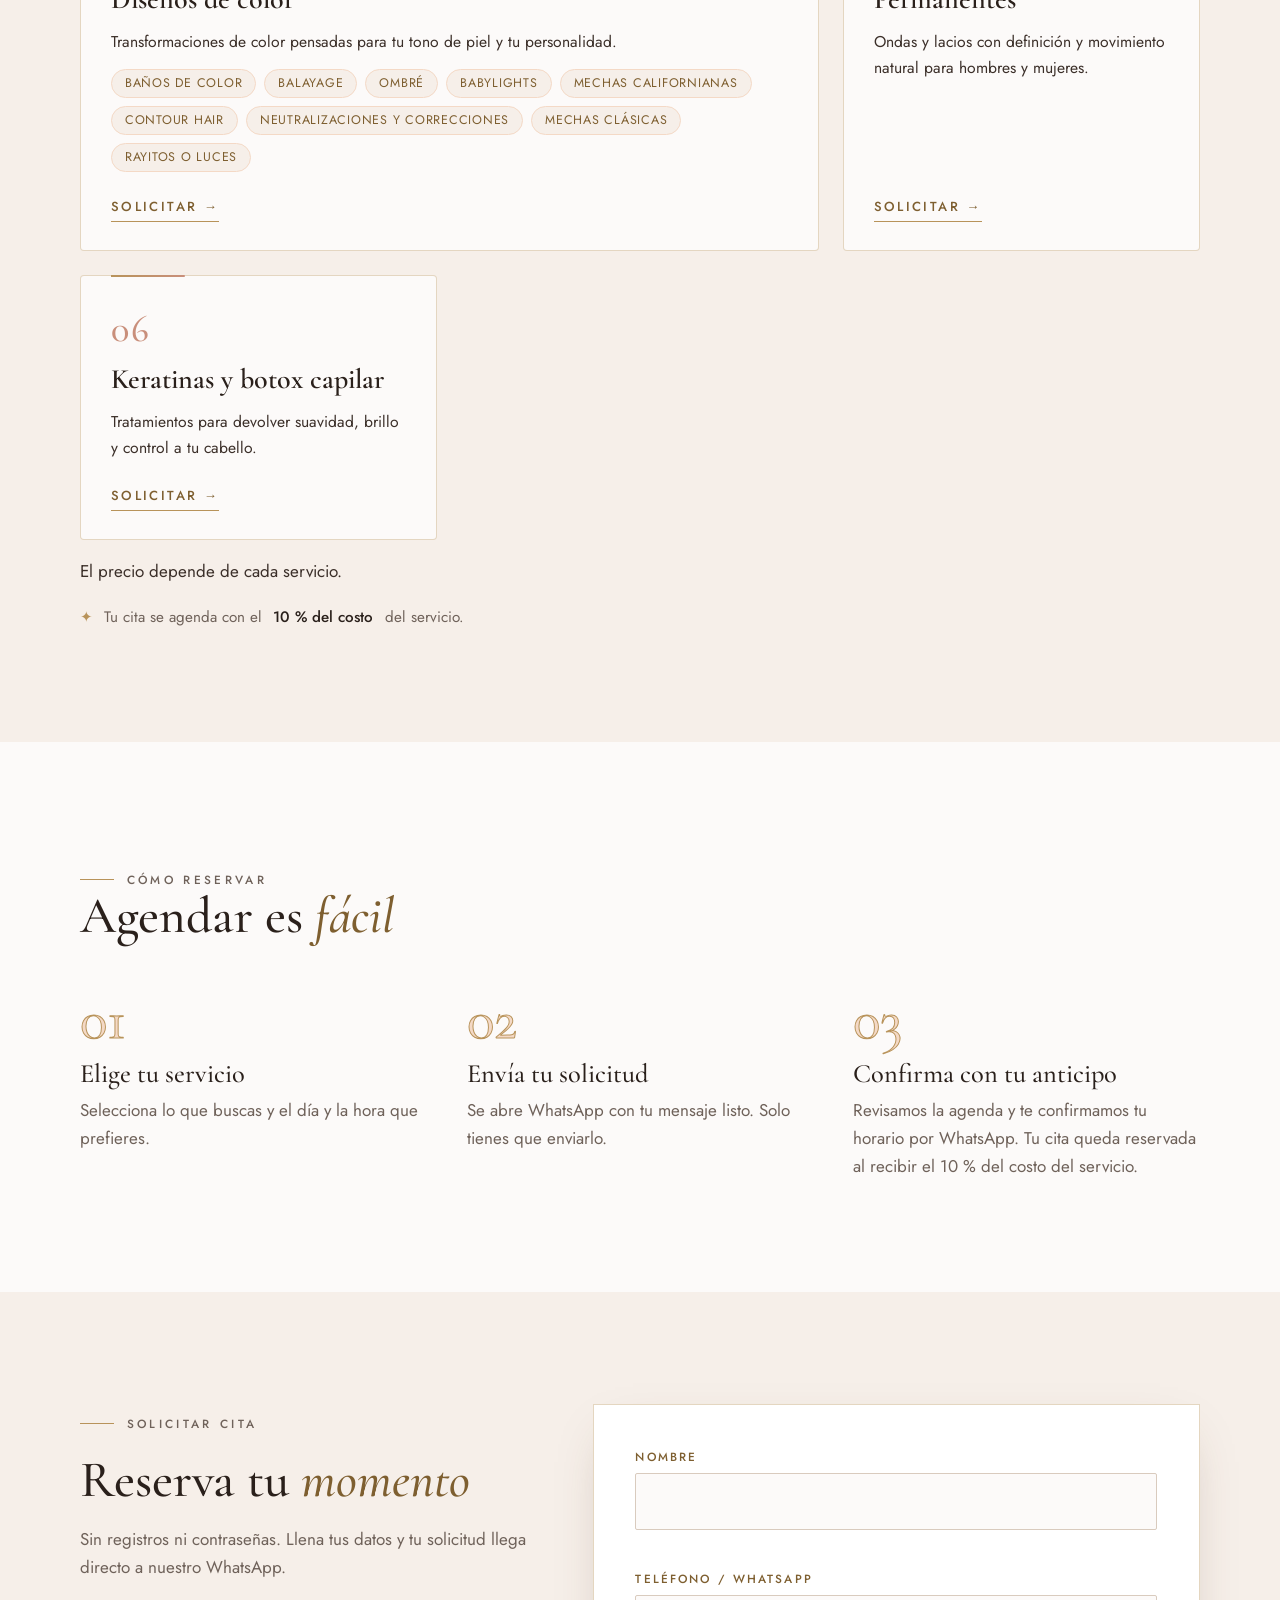
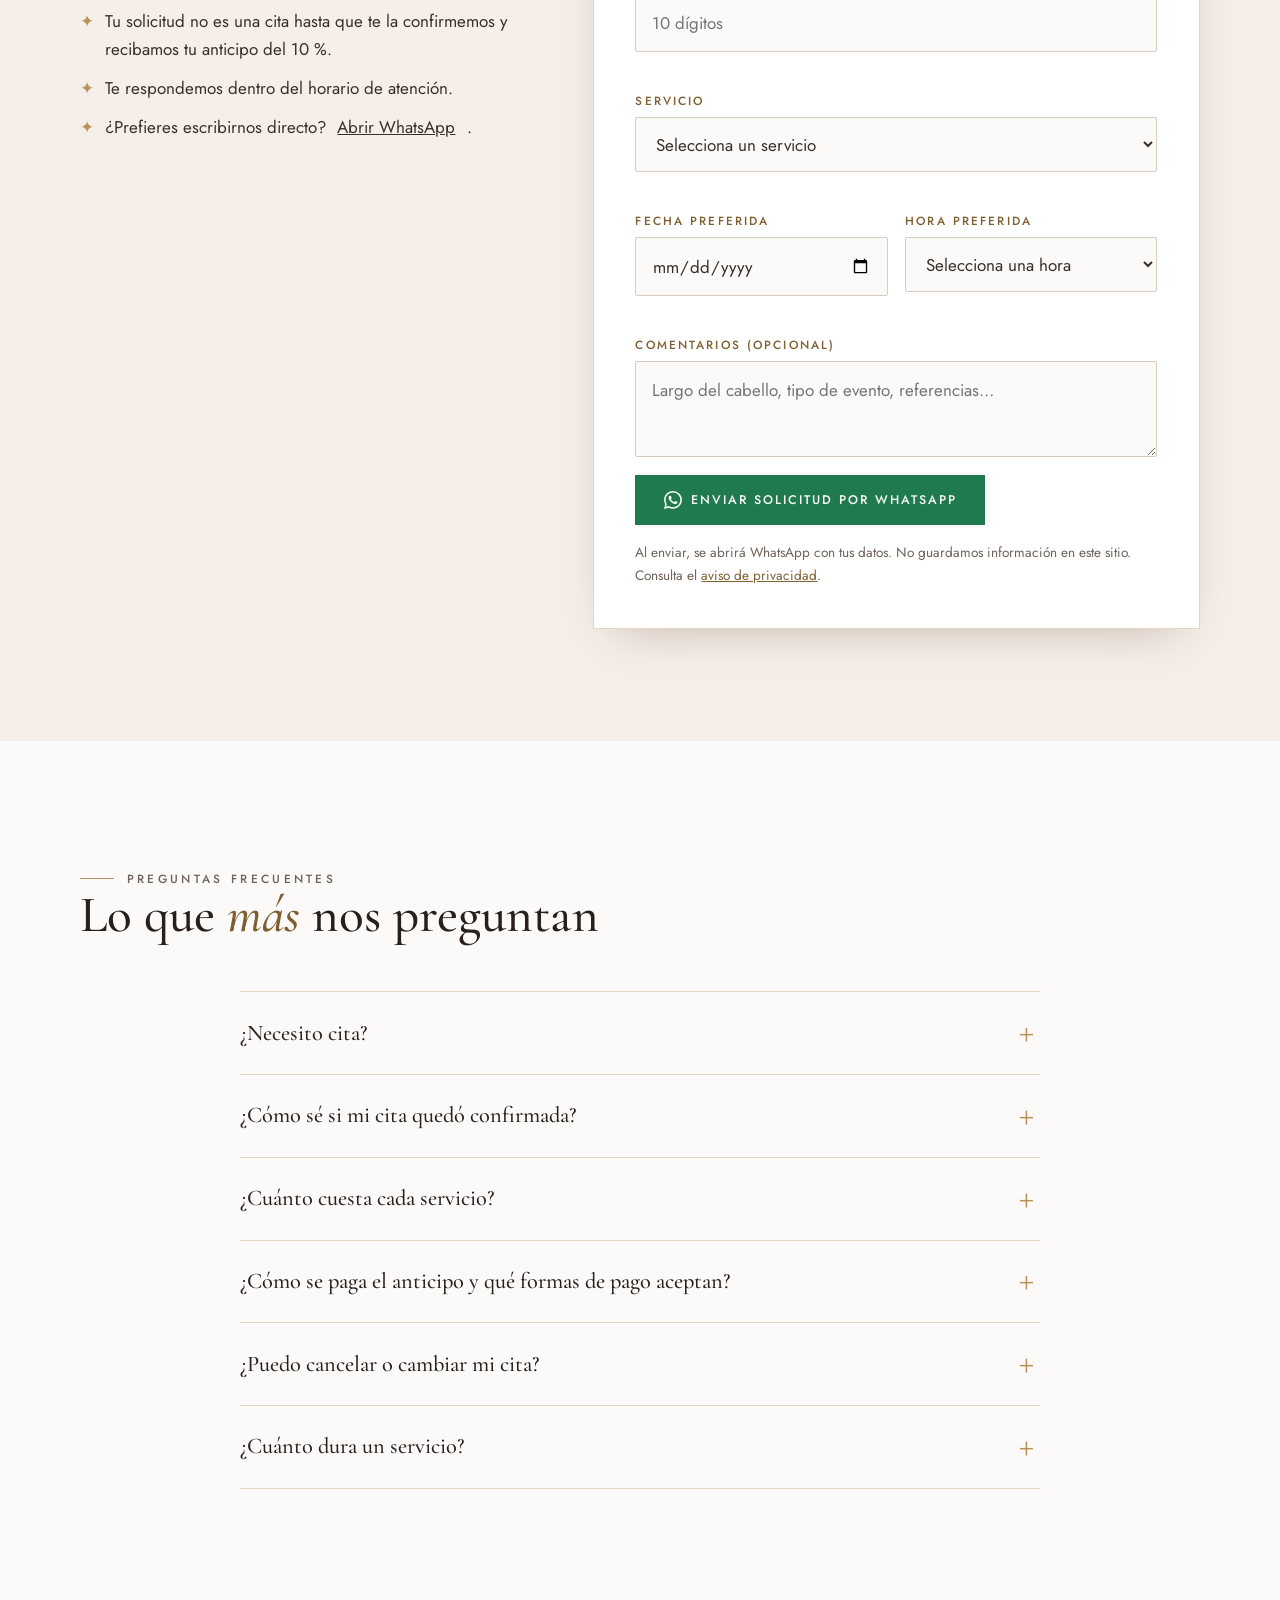
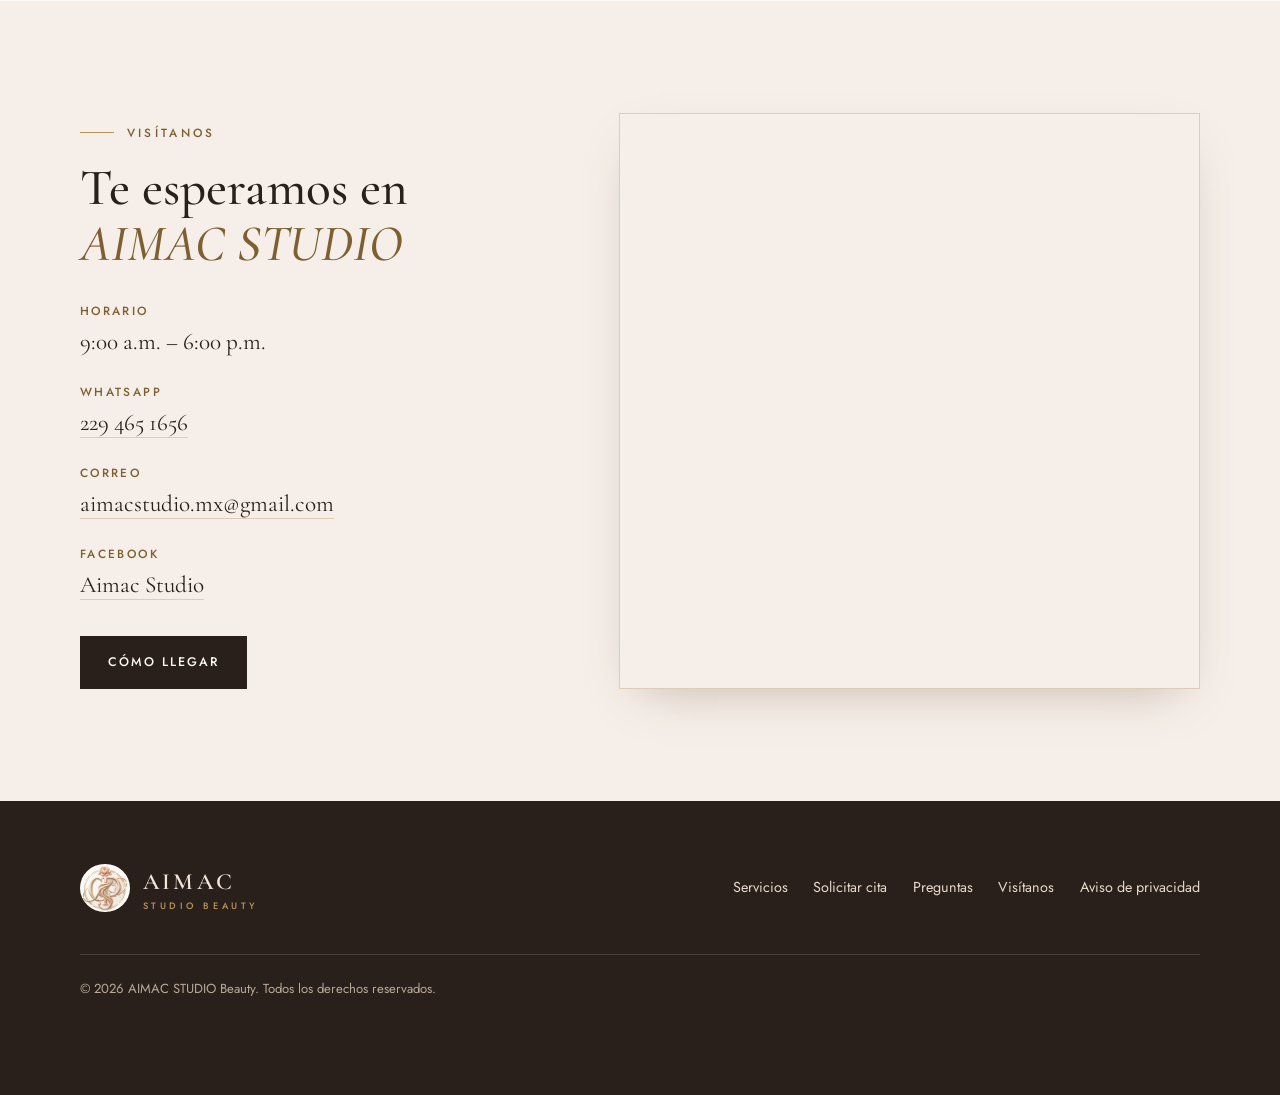
==== commit ae099fbe: "Servicios rediseñados y anticipo del 10%" ====
--- a/index.html
+++ b/index.html
@@ -1,25 +1,29 @@
 <!doctype html>
 <html lang="es-MX">
+
 <head>
-<meta charset="utf-8">
-<meta name="viewport" content="width=device-width,initial-scale=1">
-<title>AIMAC STUDIO Beauty | Cortes, color, peinados y maquillaje</title>
-<meta name="description" content="AIMAC STUDIO Beauty: cortes de cabello, maquillaje para toda ocasión, peinados, diseños de color, permanentes, keratinas y botox capilar. Solicita tu cita por WhatsApp.">
-<meta name="theme-color" content="#FCFAF9">
-<link rel="icon" type="image/png" sizes="48x48" href="assets/favicon-48.png">
-<link rel="apple-touch-icon" href="assets/apple-touch-icon.png">
-<link rel="manifest" href="manifest.webmanifest">
-<meta property="og:type" content="website">
-<meta property="og:locale" content="es_MX">
-<meta property="og:title" content="AIMAC STUDIO Beauty">
-<meta property="og:description" content="Cortes, color, peinados, maquillaje y tratamientos capilares. Solicita tu cita por WhatsApp.">
-<meta property="og:image" content="assets/og.jpg">
-<meta name="twitter:card" content="summary_large_image">
-<link rel="preconnect" href="https://fonts.googleapis.com">
-<link rel="preconnect" href="https://fonts.gstatic.com" crossorigin>
-<link rel="stylesheet" href="https://fonts.googleapis.com/css2?family=Cormorant+Garamond:ital,wght@0,500;0,600;1,500&family=Jost:wght@400;500&display=swap">
-<link rel="stylesheet" href="styles.css">
-<script type="application/ld+json">
+  <meta charset="utf-8">
+  <meta name="viewport" content="width=device-width,initial-scale=1">
+  <title>AIMAC STUDIO Beauty | Cortes, color, peinados y maquillaje</title>
+  <meta name="description"
+    content="AIMAC STUDIO Beauty: cortes de cabello, maquillaje para toda ocasión, peinados, diseños de color, permanentes, keratinas y botox capilar. Solicita tu cita por WhatsApp.">
+  <meta name="theme-color" content="#FCFAF9">
+  <link rel="icon" type="image/png" sizes="48x48" href="assets/favicon-48.png">
+  <link rel="apple-touch-icon" href="assets/apple-touch-icon.png">
+  <link rel="manifest" href="manifest.webmanifest">
+  <meta property="og:type" content="website">
+  <meta property="og:locale" content="es_MX">
+  <meta property="og:title" content="AIMAC STUDIO Beauty">
+  <meta property="og:description"
+    content="Cortes, color, peinados, maquillaje y tratamientos capilares. Solicita tu cita por WhatsApp.">
+  <meta property="og:image" content="assets/og.jpg">
+  <meta name="twitter:card" content="summary_large_image">
+  <link rel="preconnect" href="https://fonts.googleapis.com">
+  <link rel="preconnect" href="https://fonts.gstatic.com" crossorigin>
+  <link rel="stylesheet"
+    href="https://fonts.googleapis.com/css2?family=Cormorant+Garamond:ital,wght@0,500;0,600;1,500&family=Jost:wght@400;500&display=swap">
+  <link rel="stylesheet" href="styles.css">
+  <script type="application/ld+json">
 {
   "@context":"https://schema.org",
   "@type":"HairSalon",
@@ -33,205 +37,331 @@
 }
 </script>
 </head>
+
 <body>
-<a class="skip" href="#contenido">Saltar al contenido</a>
-
-<header class="site-header">
-  <div class="wrap nav">
-    <a class="brand" href="#inicio" aria-label="AIMAC STUDIO, inicio">
-      <img src="assets/monograma.webp" width="50" height="49" alt="">
-      <span>AIMAC<small>STUDIO BEAUTY</small></span>
-    </a>
-    <button class="burger" aria-expanded="false" aria-controls="menu" aria-label="Abrir menú"><span></span><span></span><span></span></button>
-    <ul class="menu" id="menu">
-      <li><a href="#servicios">Servicios</a></li>
-      <li><a href="#reservar">Cómo reservar</a></li>
-      <li><a href="#preguntas">Preguntas</a></li>
-      <li><a href="#visitanos">Visítanos</a></li>
-      <li><a class="btn" href="#cita">Solicitar cita</a></li>
-    </ul>
-  </div>
-</header>
-
-<main id="contenido">
-
-<section class="hero" id="inicio">
-  <div class="wrap hero-grid">
-    <div>
-      <p class="eyebrow rv">Estudio de belleza</p>
-      <h1 class="rv">Tu cabello, <em>con elegancia</em> y detalle.</h1>
-      <p class="lead rv">Cortes, color, peinados, maquillaje y tratamientos capilares en un espacio pensado para que te veas y te sientas increíble.</p>
-      <div class="cta-row rv">
-        <a class="btn" href="#cita">Solicitar mi cita</a>
-        <a class="btn btn--ghost" href="#servicios">Ver servicios</a>
-      </div>
-      <ul class="hero-meta rv">
-        <li><b>9:00 – 18:00</b>Horario de atención</li>
-        <li><b>Con cita</b>Atención personalizada</li>
+  <a class="skip" href="#contenido">Saltar al contenido</a>
+
+  <header class="site-header">
+    <div class="wrap nav">
+      <a class="brand" href="#inicio" aria-label="AIMAC STUDIO, inicio">
+        <img src="assets/monograma.webp" width="50" height="49" alt="">
+        <span>AIMAC<small>STUDIO BEAUTY</small></span>
+      </a>
+      <button class="burger" aria-expanded="false" aria-controls="menu"
+        aria-label="Abrir menú"><span></span><span></span><span></span></button>
+      <ul class="menu" id="menu">
+        <li><a href="#servicios">Servicios</a></li>
+        <li><a href="#reservar">Cómo reservar</a></li>
+        <li><a href="#preguntas">Preguntas</a></li>
+        <li><a href="#visitanos">Visítanos</a></li>
+        <li><a class="btn" href="#cita">Solicitar cita</a></li>
       </ul>
     </div>
-    <div class="hero-art rv">
-      <div class="frame">
-        <img src="assets/logo.webp" width="720" height="766" alt="Logotipo de AIMAC STUDIO Beauty: monograma dorado con perfil de mujer y peonía">
-      </div>
+  </header>
+
+  <main id="contenido">
+
+    <section class="hero" id="inicio">
+      <div class="wrap hero-grid">
+        <div>
+          <p class="eyebrow rv">Estudio de belleza</p>
+          <h1 class="rv">Tu cabello, <em>con elegancia</em> y detalle.</h1>
+          <p class="lead rv">Cortes, color, peinados, maquillaje y tratamientos capilares en un espacio pensado para que
+            te veas y te sientas increíble.</p>
+          <div class="cta-row rv">
+            <a class="btn" href="#cita">Solicitar mi cita</a>
+            <a class="btn btn--ghost" href="#servicios">Ver servicios</a>
+          </div>
+          <ul class="hero-meta rv">
+            <li><b>9:00 – 18:00</b>Horario de atención</li>
+            <li><b>Con previa cita</b>Atención personalizada</li>
+          </ul>
+          <p class="hero-deposit rv"><span aria-hidden="true">✦</span> Tu cita se agenda con el <strong>10 % del
+              costo</strong> del servicio.</p>
+        </div>
+        <div class="hero-art rv">
+          <div class="frame">
+            <img src="assets/logo.webp" width="720" height="766"
+              alt="Logotipo de AIMAC STUDIO Beauty: monograma dorado con perfil de mujer y peonía">
+          </div>
+        </div>
+      </div>
+    </section>
+
+    <section id="servicios" class="alt">
+      <div class="wrap">
+        <div class="sec-head rv">
+          <p class="eyebrow">Servicios</p>
+          <h2>Todo para <em>realzar</em> tu estilo</h2>
+          <p>Cada servicio se adapta a ti. Elige el que buscas y solicita tu cita en menos de un minuto.</p>
+        </div>
+        <div class="services">
+          <article class="svc rv">
+            <span class="n">01</span>
+            <h3>Cortes de cabello</h3>
+            <p>Cortes personalizados según tu rostro y tu tipo de cabello.</p>
+            <a href="#cita" data-service="Cortes de cabello">Solicitar</a>
+          </article>
+
+          <article class="svc rv">
+            <span class="n">02</span>
+            <h3>Maquillaje para toda ocasión</h3>
+            <ul class="tags">
+              <li>Social</li>
+              <li>Glam</li>
+              <li>Smokey eye</li>
+              <li>Novia</li>
+              <li>Quinceañeras</li>
+              <li>Artístico</li>
+            </ul>
+            <a href="#cita" data-service="Maquillaje para toda ocasión">Solicitar</a>
+          </article>
+
+          <article class="svc rv">
+            <span class="n">03</span>
+            <h3>Peinados</h3>
+            <p>Peinados para tus eventos especiales.</p>
+            <ul class="tags">
+              <li>Sociales</li>
+              <li>Quinceañeras</li>
+              <li>Novias</li>
+            </ul>
+            <a href="#cita" data-service="Peinados">Solicitar</a>
+          </article>
+
+          <article class="svc rv">
+            <span class="n">04</span>
+            <h3>Diseños de color</h3>
+            <p>Transformaciones de color pensadas para tu tono de piel y tu personalidad.</p>
+            <ul class="tags">
+              <li>Baños de color</li>
+              <li>Balayage</li>
+              <li>Ombré</li>
+              <li>Babylights</li>
+              <li>Mechas californianas</li>
+              <li>Contour hair</li>
+              <li>Neutralizaciones y correcciones</li>
+              <li>Mechas clásicas</li>
+              <li>Rayitos o luces</li>
+            </ul>
+            <a href="#cita" data-service="Diseños de color">Solicitar</a>
+          </article>
+
+          <article class="svc rv">
+            <span class="n">05</span>
+            <h3>Permanentes</h3>
+            <p>Ondas y lacios con definición y movimiento natural para hombres y mujeres.</p>
+            <a href="#cita" data-service="Permanentes">Solicitar</a>
+          </article>
+
+          <article class="svc rv">
+            <span class="n">06</span>
+            <h3>Keratinas y botox capilar</h3>
+            <p>Tratamientos para devolver suavidad, brillo y control a tu cabello.</p>
+            <a href="#cita" data-service="Keratinas y botox capilar">Solicitar</a>
+          </article>
+        </div>
+
+        <p class="price-note rv">El precio depende de cada servicio.</p>
+        <p class="hero-deposit rv"><span aria-hidden="true">✦</span> Tu cita se agenda con el <strong>10 % del
+            costo</strong> del servicio.</p>
+
+      </div>
+    </section>
+
+    <section id="reservar">
+      <div class="wrap">
+        <div class="sec-head rv">
+          <p class="eyebrow">Cómo reservar</p>
+          <h2>Agendar es <em>fácil</em></h2>
+        </div>
+        <ol class="steps">
+          <li class="rv">
+            <h3>Elige tu servicio</h3>
+            <p>Selecciona lo que buscas y el día y la hora que prefieres.</p>
+          </li>
+          <li class="rv">
+            <h3>Envía tu solicitud</h3>
+            <p>Se abre WhatsApp con tu mensaje listo. Solo tienes que enviarlo.</p>
+          </li>
+          <li class="rv">
+            <h3>Confirma con tu anticipo</h3>
+            <p>Revisamos la agenda y te confirmamos tu horario por WhatsApp. Tu cita queda reservada al recibir el 10 %
+              del costo del servicio.</p>
+          </li>
+        </ol>
+      </div>
+    </section>
+
+    <section id="cita" class="alt">
+      <div class="wrap book">
+        <div class="book-info rv">
+          <p class="eyebrow">Solicitar cita</p>
+          <h2>Reserva tu <em>momento</em></h2>
+          <p>Sin registros ni contraseñas. Llena tus datos y tu solicitud llega directo a nuestro WhatsApp.</p>
+          <ul>
+            <li>Tu solicitud no es una cita hasta que te la confirmemos y recibamos tu anticipo del 10 %.</li>
+            <li>Te respondemos dentro del horario de atención.</li>
+            <li>¿Prefieres escribirnos directo? <a href="#" data-wa-link>Abrir WhatsApp</a>.</li>
+          </ul>
+        </div>
+        <form id="booking" class="rv" novalidate autocomplete="on">
+          <div class="field">
+            <label for="nombre">Nombre</label>
+            <input id="nombre" name="nombre" type="text" autocomplete="name" required maxlength="80">
+            <span class="err" data-err="nombre" aria-live="polite"></span>
+          </div>
+          <div class="field">
+            <label for="tel">Teléfono / WhatsApp</label>
+            <input id="tel" name="tel" type="tel" inputmode="tel" autocomplete="tel" placeholder="10 dígitos" required
+              maxlength="20">
+            <span class="err" data-err="tel" aria-live="polite"></span>
+          </div>
+          <div class="field">
+            <label for="servicio">Servicio</label>
+            <select id="servicio" name="servicio" required>
+              <option value="">Selecciona un servicio</option>
+              <option>Cortes de cabello</option>
+              <option>Maquillaje para toda ocasión</option>
+              <option>Peinados</option>
+              <option>Diseños de color</option>
+              <option>Permanentes</option>
+              <option>Keratinas y botox capilar</option>
+              <option>Aún no lo sé, necesito asesoría</option>
+            </select>
+            <span class="err" data-err="servicio" aria-live="polite"></span>
+          </div>
+          <div class="row">
+            <div class="field">
+              <label for="fecha">Fecha preferida</label>
+              <input id="fecha" name="fecha" type="date" required>
+              <span class="err" data-err="fecha" aria-live="polite"></span>
+            </div>
+            <div class="field">
+              <label for="hora">Hora preferida</label>
+              <select id="hora" name="hora" required></select>
+              <span class="err" data-err="hora" aria-live="polite"></span>
+            </div>
+          </div>
+          <div class="field">
+            <label for="notas">Comentarios (opcional)</label>
+            <textarea id="notas" name="notas" maxlength="400"
+              placeholder="Largo del cabello, tipo de evento, referencias…"></textarea>
+          </div>
+          <input class="hp" type="text" name="web" tabindex="-1" autocomplete="off" aria-hidden="true">
+          <button class="btn btn--wa" type="submit">
+            <svg viewBox="0 0 24 24" fill="currentColor" aria-hidden="true">
+              <path
+                d="M20.5 3.5A11.8 11.8 0 0 0 12 0C5.4 0 .1 5.3.1 11.9c0 2.1.5 4.1 1.6 5.9L0 24l6.4-1.7a11.9 11.9 0 0 0 5.6 1.4c6.6 0 11.9-5.3 11.9-11.9 0-3.2-1.2-6.200-3.400-8.300zM12 21.700c-1.800 0-3.500-.5-5-1.400l-.4-.2-3.800 1 1-3.700-.2-.4a9.800 9.800 0 0 1-1.500-5.100C2.100 6.500 6.600 2 12 2c2.600 0 5.100 1 6.900 2.900a9.700 9.700 0 0 1 2.900 6.900c0 5.400-4.400 9.900-9.800 9.900zm5.400-7.400c-.3-.1-1.800-.9-2-1-.3-.1-.5-.1-.7.100l-.9 1.100c-.2.200-.3.200-.6.100-1.700-.8-2.800-1.500-3.900-3.400-.3-.5.300-.5.900-1.600.1-.2 0-.4 0-.5l-.9-2.200c-.2-.6-.5-.5-.7-.5h-.6c-.2 0-.5.100-.8.400-.3.300-1 1-1 2.400s1 2.800 1.200 3c.1.200 2 3.100 4.900 4.300 1.800.8 2.500.8 3.400.7.600-.1 1.800-.7 2-1.400.3-.7.300-1.300.2-1.400-.1-.1-.3-.2-.6-.3z" />
+            </svg>
+            Enviar solicitud por WhatsApp
+          </button>
+          <p class="form-note">Al enviar, se abrirá WhatsApp con tus datos. No guardamos información en este sitio.
+            Consulta el <a href="aviso-de-privacidad.html">aviso de privacidad</a>.</p>
+        </form>
+      </div>
+    </section>
+
+    <section id="preguntas">
+      <div class="wrap">
+        <div class="sec-head rv">
+          <p class="eyebrow">Preguntas frecuentes</p>
+          <h2>Lo que <em>más</em> nos preguntan</h2>
+        </div>
+        <div class="faq rv">
+          <details>
+            <summary>¿Necesito cita?</summary>
+            <p>Atendemos con cita para dedicarte el tiempo que mereces. Si llegas sin cita y la estilista tiene un
+              espacio disponible, con gusto te atendemos.</p>
+          </details>
+          <details>
+            <summary>¿Cómo sé si mi cita quedó confirmada?</summary>
+            <p>Tu solicitud llega a nuestro WhatsApp. Revisamos la agenda y te respondemos para confirmar el día y la
+              hora. Hasta ese momento, el horario no está reservado.</p>
+          </details>
+          <details>
+            <summary>¿Cuánto cuesta cada servicio?</summary>
+            <p>El precio varía según el largo y tipo de cabello y los productos necesarios. Escríbenos por WhatsApp y te
+              damos una cotización antes de iniciar.</p>
+          </details>
+          <details>
+            <summary>¿Cómo se paga el anticipo y qué formas de pago aceptan?</summary>
+            <p>Tu cita se agenda con el 10 % del costo del servicio, que te indicamos por WhatsApp al confirmar. Ese
+              anticipo se descuenta del total el día de tu cita. Consúltanos por WhatsApp los métodos de pago
+              disponibles.</p>
+          </details>
+          <details>
+            <summary>¿Puedo cancelar o cambiar mi cita?</summary>
+            <p>Puedes cambiar tu cita avisándonos por WhatsApp con anticipación, sujeto a disponibilidad de agenda, y tu
+              anticipo se conserva para la nueva fecha. Si cancelas tu cita, el anticipo no se devuelve.</p>
+          </details>
+          <details>
+            <summary>¿Cuánto dura un servicio?</summary>
+            <p>Depende del servicio. Algunos tratamientos, como el color o la keratina, incluyen tiempos de espera. Te
+              indicamos la duración estimada al confirmar tu cita.</p>
+          </details>
+        </div>
+      </div>
+    </section>
+
+    <section id="visitanos" class="alt">
+      <div class="wrap visit">
+        <div class="rv">
+          <p class="eyebrow">Visítanos</p>
+          <h2>Te esperamos en <em>AIMAC STUDIO</em></h2>
+          <dl>
+            <div>
+              <dt>Horario</dt>
+              <dd>9:00 a.m. – 6:00 p.m.</dd>
+            </div>
+            <div>
+              <dt>WhatsApp</dt>
+              <dd><a href="#" data-wa-link>229 465 1656</a></dd>
+            </div>
+            <div>
+              <dt>Correo</dt>
+              <dd><a href="mailto:aimacstudio.mx@gmail.com">aimacstudio.mx@gmail.com</a></dd>
+            </div>
+            <div>
+              <dt>Facebook</dt>
+              <dd><a href="https://www.facebook.com/search/top?q=Aimac%20Studio" target="_blank" rel="noopener"
+                  data-fb>Aimac Studio</a></dd>
+            </div>
+          </dl>
+          <a class="btn" href="https://maps.app.goo.gl/8H2nxrgwX2Ev9sGA8" target="_blank" rel="noopener">Cómo llegar</a>
+        </div>
+        <div class="map rv">
+          <iframe title="Ubicación de AIMAC STUDIO en Google Maps" loading="lazy"
+            referrerpolicy="no-referrer-when-downgrade"
+            src="https://www.google.com/maps?q=18.762522,-96.460122&z=17&output=embed"></iframe>
+        </div>
+      </div>
+    </section>
+
+  </main>
+
+  <footer>
+    <div class="wrap">
+      <div class="foot">
+        <a class="brand" href="#inicio"><img src="assets/monograma.webp" width="50" height="49" alt=""
+            style="mix-blend-mode:normal;border-radius:50%"><span>AIMAC<small>STUDIO BEAUTY</small></span></a>
+        <nav aria-label="Pie de página">
+          <a href="#servicios">Servicios</a><a href="#cita">Solicitar cita</a><a href="#preguntas">Preguntas</a><a
+            href="#visitanos">Visítanos</a><a href="aviso-de-privacidad.html">Aviso de privacidad</a>
+        </nav>
+      </div>
+      <p class="copy">© <span id="year">2026</span> AIMAC STUDIO Beauty. Todos los derechos reservados.</p>
     </div>
-  </div>
-</section>
-
-<section id="servicios" class="alt">
-  <div class="wrap">
-    <div class="sec-head rv">
-      <p class="eyebrow">Servicios</p>
-      <h2>Todo para <em>realzar</em> tu estilo</h2>
-      <p>Cada servicio se adapta a ti. Elige el que buscas y solicita tu cita en menos de un minuto.</p>
-    </div>
-    <div class="services">
-      <article class="svc rv"><span class="n">01</span><h3>Cortes de cabello</h3><p>Cortes personalizados según tu rostro, tu tipo de cabello y tu estilo de vida.</p><a href="#cita" data-service="Cortes de cabello">Solicitar</a></article>
-      <article class="svc rv"><span class="n">02</span><h3>Maquillaje para toda ocasión</h3><p>Looks de día o de noche, para eventos, sesiones fotográficas y celebraciones.</p><a href="#cita" data-service="Maquillaje para toda ocasión">Solicitar</a></article>
-      <article class="svc rv"><span class="n">03</span><h3>Peinados</h3><p>Peinados para tus eventos especiales y para cada día que quieras lucir bien.</p><a href="#cita" data-service="Peinados">Solicitar</a></article>
-      <article class="svc rv"><span class="n">04</span><h3>Diseños de color</h3><p>Transformaciones de color pensadas para tu tono de piel y tu personalidad.</p><a href="#cita" data-service="Diseños de color">Solicitar</a></article>
-      <article class="svc rv"><span class="n">05</span><h3>Permanentes</h3><p>Ondas y rizos con definición y movimiento natural.</p><a href="#cita" data-service="Permanentes">Solicitar</a></article>
-      <article class="svc rv"><span class="n">06</span><h3>Keratinas y botox capilar</h3><p>Tratamientos para devolver suavidad, brillo y control a tu cabello.</p><a href="#cita" data-service="Keratinas y botox capilar">Solicitar</a></article>
-    </div>
-    <p class="price-note rv">El precio depende de los productos que se utilicen. Escríbenos y te damos una cotización clara antes de empezar.</p>
-  </div>
-</section>
-
-<section id="reservar">
-  <div class="wrap">
-    <div class="sec-head rv">
-      <p class="eyebrow">Cómo reservar</p>
-      <h2>Agendar es <em>fácil</em></h2>
-    </div>
-    <ol class="steps">
-      <li class="rv"><h3>Elige tu servicio</h3><p>Selecciona lo que buscas y el día y la hora que prefieres.</p></li>
-      <li class="rv"><h3>Envía tu solicitud</h3><p>Se abre WhatsApp con tu mensaje listo. Solo tienes que enviarlo.</p></li>
-      <li class="rv"><h3>Recibe tu confirmación</h3><p>Revisamos la agenda y te confirmamos tu horario por WhatsApp.</p></li>
-    </ol>
-  </div>
-</section>
-
-<section id="cita" class="alt">
-  <div class="wrap book">
-    <div class="book-info rv">
-      <p class="eyebrow">Solicitar cita</p>
-      <h2>Reserva tu <em>momento</em></h2>
-      <p>Sin registros ni contraseñas. Llena tus datos y tu solicitud llega directo a nuestro WhatsApp.</p>
-      <ul>
-        <li>Tu solicitud no es una cita hasta que te la confirmemos.</li>
-        <li>Te respondemos dentro del horario de atención.</li>
-        <li>¿Prefieres escribirnos directo? <a href="#" data-wa-link>Abrir WhatsApp</a>.</li>
-      </ul>
-    </div>
-    <form id="booking" class="rv" novalidate autocomplete="on">
-      <div class="field">
-        <label for="nombre">Nombre</label>
-        <input id="nombre" name="nombre" type="text" autocomplete="name" required maxlength="80">
-        <span class="err" data-err="nombre" aria-live="polite"></span>
-      </div>
-      <div class="field">
-        <label for="tel">Teléfono / WhatsApp</label>
-        <input id="tel" name="tel" type="tel" inputmode="tel" autocomplete="tel" placeholder="10 dígitos" required maxlength="20">
-        <span class="err" data-err="tel" aria-live="polite"></span>
-      </div>
-      <div class="field">
-        <label for="servicio">Servicio</label>
-        <select id="servicio" name="servicio" required>
-          <option value="">Selecciona un servicio</option>
-          <option>Cortes de cabello</option>
-          <option>Maquillaje para toda ocasión</option>
-          <option>Peinados</option>
-          <option>Diseños de color</option>
-          <option>Permanentes</option>
-          <option>Keratinas y botox capilar</option>
-          <option>Aún no lo sé, necesito asesoría</option>
-        </select>
-        <span class="err" data-err="servicio" aria-live="polite"></span>
-      </div>
-      <div class="row">
-        <div class="field">
-          <label for="fecha">Fecha preferida</label>
-          <input id="fecha" name="fecha" type="date" required>
-          <span class="err" data-err="fecha" aria-live="polite"></span>
-        </div>
-        <div class="field">
-          <label for="hora">Hora preferida</label>
-          <select id="hora" name="hora" required></select>
-          <span class="err" data-err="hora" aria-live="polite"></span>
-        </div>
-      </div>
-      <div class="field">
-        <label for="notas">Comentarios (opcional)</label>
-        <textarea id="notas" name="notas" maxlength="400" placeholder="Largo del cabello, tipo de evento, referencias…"></textarea>
-      </div>
-      <input class="hp" type="text" name="web" tabindex="-1" autocomplete="off" aria-hidden="true">
-      <button class="btn btn--wa" type="submit">
-        <svg viewBox="0 0 24 24" fill="currentColor" aria-hidden="true"><path d="M20.5 3.5A11.8 11.8 0 0 0 12 0C5.4 0 .1 5.3.1 11.9c0 2.1.5 4.1 1.6 5.9L0 24l6.4-1.7a11.9 11.9 0 0 0 5.6 1.4c6.6 0 11.9-5.3 11.9-11.9 0-3.2-1.2-6.200-3.400-8.300zM12 21.700c-1.800 0-3.500-.5-5-1.400l-.4-.2-3.800 1 1-3.700-.2-.4a9.800 9.800 0 0 1-1.500-5.100C2.100 6.500 6.600 2 12 2c2.600 0 5.100 1 6.900 2.900a9.700 9.700 0 0 1 2.900 6.900c0 5.400-4.400 9.900-9.800 9.900zm5.400-7.400c-.3-.1-1.800-.9-2-1-.3-.1-.5-.1-.7.100l-.9 1.100c-.2.200-.3.200-.6.100-1.700-.8-2.800-1.500-3.900-3.400-.3-.5.300-.5.900-1.600.1-.2 0-.4 0-.5l-.9-2.200c-.2-.6-.5-.5-.7-.5h-.6c-.2 0-.5.100-.8.400-.3.300-1 1-1 2.400s1 2.800 1.200 3c.1.200 2 3.100 4.900 4.300 1.800.8 2.500.8 3.400.7.600-.1 1.800-.7 2-1.400.3-.7.300-1.300.2-1.400-.1-.1-.3-.2-.6-.3z"/></svg>
-        Enviar solicitud por WhatsApp
-      </button>
-      <p class="form-note">Al enviar, se abrirá WhatsApp con tus datos. No guardamos información en este sitio. Consulta el <a href="aviso-de-privacidad.html">aviso de privacidad</a>.</p>
-    </form>
-  </div>
-</section>
-
-<section id="preguntas">
-  <div class="wrap">
-    <div class="sec-head rv">
-      <p class="eyebrow">Preguntas frecuentes</p>
-      <h2>Lo que <em>más</em> nos preguntan</h2>
-    </div>
-    <div class="faq rv">
-      <details><summary>¿Necesito cita?</summary><p>Atendemos con cita para dedicarte el tiempo que mereces. Si llegas sin cita y la estilista tiene un espacio disponible, con gusto te atendemos.</p></details>
-      <details><summary>¿Cómo sé si mi cita quedó confirmada?</summary><p>Tu solicitud llega a nuestro WhatsApp. Revisamos la agenda y te respondemos para confirmar el día y la hora. Hasta ese momento, el horario no está reservado.</p></details>
-      <details><summary>¿Cuánto cuesta cada servicio?</summary><p>El precio varía según el largo y tipo de cabello y los productos necesarios. Escríbenos por WhatsApp y te damos una cotización antes de iniciar.</p></details>
-      <details><summary>¿Puedo cancelar o cambiar mi cita?</summary><p>Sí. Te pedimos avisarnos con la mayor anticipación posible por WhatsApp para poder ofrecer ese espacio a otra persona.</p></details>
-      <details><summary>¿Qué formas de pago aceptan?</summary><p>Consúltanos por WhatsApp los métodos de pago disponibles al momento de tu cita.</p></details>
-      <details><summary>¿Cuánto dura un servicio?</summary><p>Depende del servicio. Algunos tratamientos, como el color o la keratina, incluyen tiempos de espera. Te indicamos la duración estimada al confirmar tu cita.</p></details>
-    </div>
-  </div>
-</section>
-
-<section id="visitanos" class="alt">
-  <div class="wrap visit">
-    <div class="rv">
-      <p class="eyebrow">Visítanos</p>
-      <h2>Te esperamos en <em>AIMAC STUDIO</em></h2>
-      <dl>
-        <div><dt>Horario</dt><dd>9:00 a.m. – 6:00 p.m.</dd></div>
-        <div><dt>WhatsApp</dt><dd><a href="#" data-wa-link>229 465 1656</a></dd></div>
-        <div><dt>Correo</dt><dd><a href="mailto:aimacstudio.mx@gmail.com">aimacstudio.mx@gmail.com</a></dd></div>
-        <div><dt>Facebook</dt><dd><a href="https://www.facebook.com/search/top?q=Aimac%20Studio" target="_blank" rel="noopener" data-fb>Aimac Studio</a></dd></div>
-      </dl>
-      <a class="btn" href="https://maps.app.goo.gl/8H2nxrgwX2Ev9sGA8" target="_blank" rel="noopener">Cómo llegar</a>
-    </div>
-    <div class="map rv">
-      <iframe title="Ubicación de AIMAC STUDIO en Google Maps" loading="lazy" referrerpolicy="no-referrer-when-downgrade"
-        src="https://www.google.com/maps?q=18.762522,-96.460122&z=17&output=embed"></iframe>
-    </div>
-  </div>
-</section>
-
-</main>
-
-<footer>
-  <div class="wrap">
-    <div class="foot">
-      <a class="brand" href="#inicio"><img src="assets/monograma.webp" width="50" height="49" alt="" style="mix-blend-mode:normal;border-radius:50%"><span>AIMAC<small>STUDIO BEAUTY</small></span></a>
-      <nav aria-label="Pie de página">
-        <a href="#servicios">Servicios</a><a href="#cita">Solicitar cita</a><a href="#preguntas">Preguntas</a><a href="#visitanos">Visítanos</a><a href="aviso-de-privacidad.html">Aviso de privacidad</a>
-      </nav>
-    </div>
-    <div class="copy">
-      <p>© <span id="year">2026</span> AIMAC STUDIO Beauty. Todos los derechos reservados.</p>
-      <p class="credit">Diseño y desarrollo por <a href="https://vallestack.luisdelvalledelvlle.workers.dev/" target="_blank" rel="noopener"><strong title="Luis Carlos Del Valle">Vallestack</strong></a></p>
-    </div>
-  </div>
-</footer>
-
-<a class="wa-float" href="#" data-wa-link aria-label="Escribir por WhatsApp">
-  <svg viewBox="0 0 24 24" fill="currentColor" aria-hidden="true"><path d="M20.5 3.5A11.8 11.8 0 0 0 12 0C5.4 0 .1 5.3.1 11.9c0 2.1.5 4.1 1.6 5.9L0 24l6.4-1.7a11.9 11.9 0 0 0 5.6 1.4c6.6 0 11.9-5.3 11.9-11.9 0-3.2-1.2-6.200-3.400-8.300zM12 21.700c-1.800 0-3.500-.5-5-1.400l-.4-.2-3.800 1 1-3.700-.2-.4a9.800 9.800 0 0 1-1.500-5.100C2.100 6.500 6.600 2 12 2c2.600 0 5.100 1 6.900 2.900a9.700 9.700 0 0 1 2.900 6.900c0 5.400-4.400 9.900-9.800 9.900zm5.400-7.400c-.3-.1-1.800-.9-2-1-.3-.1-.5-.1-.7.100l-.9 1.100c-.2.200-.3.200-.6.100-1.700-.8-2.800-1.500-3.900-3.400-.3-.5.300-.5.900-1.600.1-.2 0-.4 0-.5l-.9-2.200c-.2-.6-.5-.5-.7-.5h-.6c-.2 0-.5.100-.8.400-.3.300-1 1-1 2.400s1 2.800 1.200 3c.1.200 2 3.100 4.900 4.300 1.800.8 2.500.8 3.400.7.600-.1 1.800-.7 2-1.400.3-.7.300-1.300.2-1.400-.1-.1-.3-.2-.6-.3z"/></svg>
-</a>
-
-<script src="main.js" defer></script>
+  </footer>
+
+  <a class="wa-float" href="#" data-wa-link aria-label="Escribir por WhatsApp">
+    <svg viewBox="0 0 24 24" fill="currentColor" aria-hidden="true">
+      <path
+        d="M20.5 3.5A11.8 11.8 0 0 0 12 0C5.4 0 .1 5.3.1 11.9c0 2.1.5 4.1 1.6 5.9L0 24l6.4-1.7a11.9 11.9 0 0 0 5.6 1.4c6.6 0 11.9-5.3 11.9-11.9 0-3.2-1.2-6.200-3.400-8.300zM12 21.700c-1.800 0-3.500-.5-5-1.400l-.4-.2-3.800 1 1-3.700-.2-.4a9.800 9.800 0 0 1-1.500-5.100C2.100 6.500 6.600 2 12 2c2.600 0 5.100 1 6.900 2.900a9.700 9.700 0 0 1 2.900 6.900c0 5.400-4.400 9.900-9.800 9.900zm5.400-7.400c-.3-.1-1.800-.9-2-1-.3-.1-.5-.1-.7.100l-.9 1.100c-.2.200-.3.200-.6.100-1.700-.8-2.800-1.500-3.900-3.400-.3-.5.300-.5.900-1.600.1-.2 0-.4 0-.5l-.9-2.200c-.2-.6-.5-.5-.7-.5h-.6c-.2 0-.5.100-.8.400-.3.300-1 1-1 2.400s1 2.800 1.200 3c.1.200 2 3.100 4.900 4.300 1.800.8 2.500.8 3.400.7.600-.1 1.800-.7 2-1.400.3-.7.300-1.300.2-1.400-.1-.1-.3-.2-.6-.3z" />
+    </svg>
+  </a>
+
+  <script src="main.js" defer></script>
 </body>
-</html>
+
+</html>
--- a/styles.css
+++ b/styles.css
@@ -86,18 +86,138 @@
 .sec-head p{color:var(--muted);margin:1rem 0 0}
 .alt{background:var(--cream)}
 
-/* Servicios */
-.services{display:grid;grid-template-columns:repeat(3,1fr);gap:1px;background:var(--line);border:1px solid var(--line)}
-.svc{background:var(--ivory);padding:2.2rem 2rem 2rem;display:flex;flex-direction:column;gap:.8rem;transition:background .3s}
-.svc:hover{background:#fff}
-.svc .n{font-family:var(--serif);font-size:1.1rem;color:var(--gold-deep);letter-spacing:.2em}
-.svc p{margin:0;color:var(--muted);font-size:1rem;flex:1}
-.svc a{font-size:.76rem;text-transform:uppercase;letter-spacing:.18em;color:var(--rose-deep);text-decoration:none;font-weight:500;padding:.4rem 0;align-self:flex-start;border-bottom:1px solid transparent}
-.svc a:hover{border-color:var(--rose-deep)}
-.price-note{margin-top:1.6rem;color:var(--muted);font-size:.95rem;display:flex;gap:.7rem;align-items:flex-start}
-.price-note::before{content:"✦";color:var(--gold)}
-
-/* Pasos */
+/* ===== Servicios — AIMAC STUDIO Beauty =====
+   Pegar al final de styles.css (sobrescribe estilos previos de .svc) */
+
+.services{
+  display:grid;
+  grid-template-columns:repeat(auto-fit,minmax(280px,1fr));
+  gap:24px;
+  align-items:stretch;
+}
+
+.services .svc{
+  position:relative;
+  display:flex;
+  flex-direction:column;
+  gap:14px;
+  padding:34px 30px 28px;
+  background:#FCFAF9;
+  border:1px solid rgba(184,147,90,.35);
+  border-radius:4px;
+  transition:transform .35s ease, box-shadow .35s ease, border-color .35s ease;
+}
+
+/* filete dorado superior que aparece al pasar el cursor */
+.services .svc::before{
+  content:"";
+  position:absolute;
+  top:-1px; left:30px; right:30px;
+  height:2px;
+  background:linear-gradient(90deg,#B8935A,#C98F7B);
+  transform:scaleX(.25);
+  transform-origin:left;
+  transition:transform .45s ease;
+}
+
+.services .svc:hover,
+.services .svc:focus-within{
+  transform:translateY(-4px);
+  border-color:#B8935A;
+  box-shadow:0 18px 40px -22px rgba(42,32,27,.35);
+}
+.services .svc:hover::before,
+.services .svc:focus-within::before{ transform:scaleX(1); }
+
+.services .svc .n{
+  font-family:"Cormorant Garamond",serif;
+  font-size:2.4rem;
+  line-height:1;
+  font-weight:500;
+  color:#C98F7B;
+  letter-spacing:.04em;
+}
+
+.services .svc h3{
+  margin:0;
+  font-family:"Cormorant Garamond",serif;
+  font-size:1.75rem;
+  line-height:1.15;
+  font-weight:600;
+  color:#2A201B;
+}
+
+.services .svc p{
+  margin:0;
+  font-family:"Jost",sans-serif;
+  font-size:.98rem;
+  line-height:1.65;
+  color:#3B2F29;
+}
+
+/* etiquetas de sub-servicios */
+.services .svc .tags{
+  list-style:none;
+  margin:0;
+  padding:0;
+  display:flex;
+  flex-wrap:wrap;
+  gap:8px;
+}
+.services .svc .tags li{
+  font-family:"Jost",sans-serif;
+  font-size:.78rem;
+  letter-spacing:.06em;
+  text-transform:uppercase;
+  color:#7E5F30;
+  background:#F6EFE9;
+  border:1px solid #F4D9C6;
+  border-radius:999px;
+  padding:6px 13px;
+  line-height:1.2;
+}
+
+/* enlace Solicitar, siempre abajo de la tarjeta */
+.services .svc a{
+  margin-top:auto;
+  padding-top:10px;
+  align-self:flex-start;
+  font-family:"Jost",sans-serif;
+  font-size:.82rem;
+  font-weight:500;
+  letter-spacing:.18em;
+  text-transform:uppercase;
+  text-decoration:none;
+  color:#7E5F30;
+  border-bottom:1px solid #B8935A;
+  padding-bottom:4px;
+  transition:color .25s ease, border-color .25s ease, letter-spacing .25s ease;
+}
+.services .svc a::after{ content:" →"; }
+.services .svc a:hover,
+.services .svc a:focus-visible{
+  color:#A8685A;
+  border-color:#A8685A;
+  letter-spacing:.22em;
+}
+.services .svc a:focus-visible{ outline:2px solid #B8935A; outline-offset:4px; }
+
+/* la tarjeta de Diseños de color tiene más contenido: ocupa 2 columnas en pantallas grandes */
+@media (min-width:980px){
+  .services .svc:nth-child(4){ grid-column:span 2; }
+}
+
+@media (max-width:520px){
+  .services .svc{ padding:28px 22px 24px; }
+  .services .svc h3{ font-size:1.55rem; }
+}
+
+@media (prefers-reduced-motion:reduce){
+  .services .svc,
+  .services .svc::before,
+  .services .svc a{ transition:none; }
+  .services .svc:hover{ transform:none; }
+}/* Pasos */
 .steps{display:grid;grid-template-columns:repeat(3,1fr);gap:2.5rem;counter-reset:s;list-style:none;padding:0;margin:0}
 .steps li{counter-increment:s;position:relative;padding-top:4.2rem}
 .steps li::before{content:counter(s,decimal-leading-zero);position:absolute;top:0;left:0;font-family:var(--serif);font-size:3.6rem;line-height:1;color:var(--peony);-webkit-text-stroke:1px var(--gold)}
@@ -149,12 +269,7 @@
 .foot nav{display:flex;flex-wrap:wrap;gap:.4rem 1.6rem}
 .foot a{text-decoration:none;font-size:.9rem;padding:.4rem 0}
 .foot a:hover{color:var(--peony)}
-.copy{margin:2.2rem 0 0;padding-top:1.4rem;border-top:1px solid rgba(255,255,255,.14);font-size:.82rem;color:#B9A999;display:flex;flex-wrap:wrap;gap:.4rem 1.5rem;justify-content:space-between}
-.copy p{margin:0}
-.credit strong{color:#10B981;font-weight:700;letter-spacing:-.01em}
-@supports ((-webkit-background-clip:text) or (background-clip:text)){.credit strong{background:linear-gradient(90deg,#10B981,#22D3EE);-webkit-background-clip:text;background-clip:text;-webkit-text-fill-color:transparent;color:transparent}}
-.credit a{text-decoration:none}
-.credit a:hover strong,.credit a:focus-visible strong{text-decoration:underline;text-decoration-color:#22D3EE;text-underline-offset:3px}
+.copy{margin:2.2rem 0 0;padding-top:1.4rem;border-top:1px solid rgba(255,255,255,.14);font-size:.82rem;color:#B9A999}
 
 /* WhatsApp flotante */
 .wa-float{position:fixed;right:18px;bottom:18px;z-index:60;width:58px;height:58px;border-radius:50%;background:var(--wa);color:#fff;display:grid;place-items:center;box-shadow:0 10px 28px -8px rgba(0,0,0,.45);transition:transform .25s}
@@ -185,3 +300,7 @@
   .cta-row .btn{width:100%}
   .brand span{font-size:1.25rem}
 }
+
+.hero-deposit{display:flex;align-items:center;gap:.7rem;margin:1.2rem 0 0;font-size:.95rem;color:var(--muted)}
+.hero-deposit span{color:var(--gold)}
+.hero-deposit strong{color:var(--cocoa);font-weight:500}
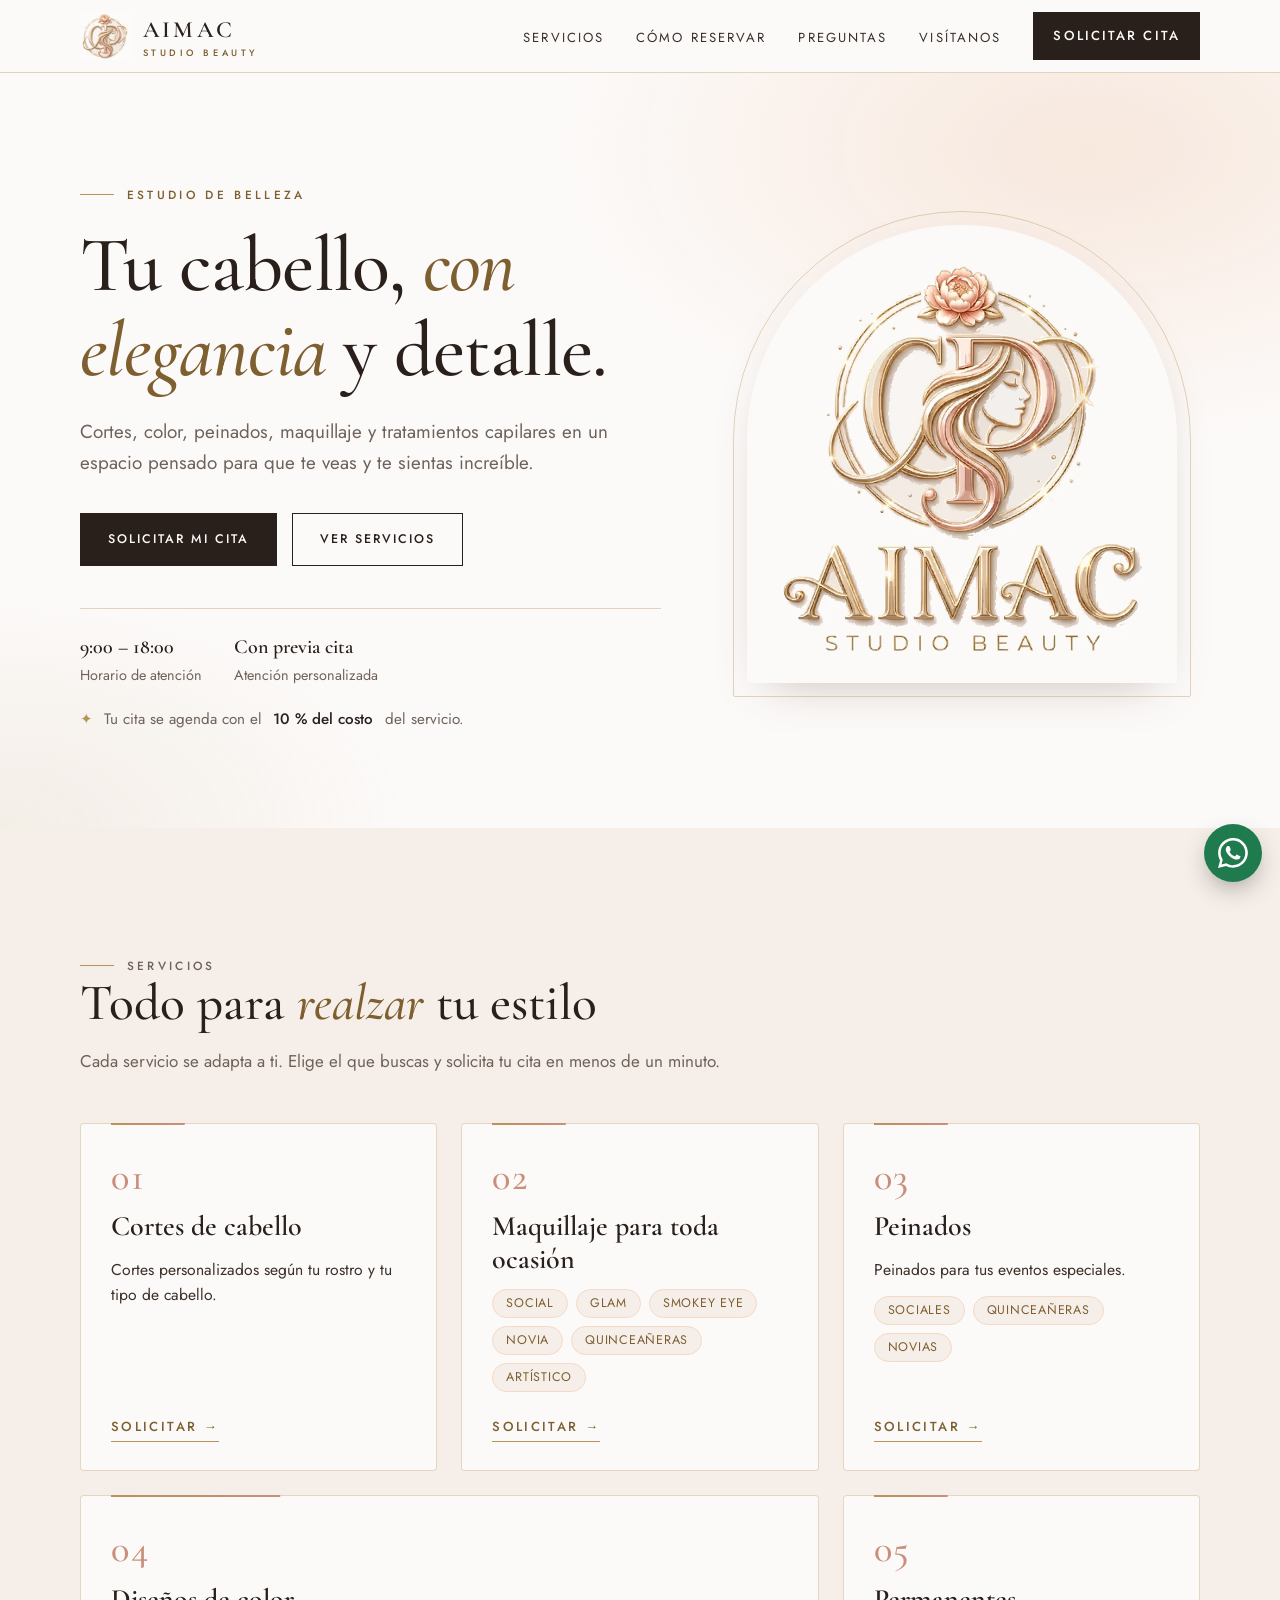
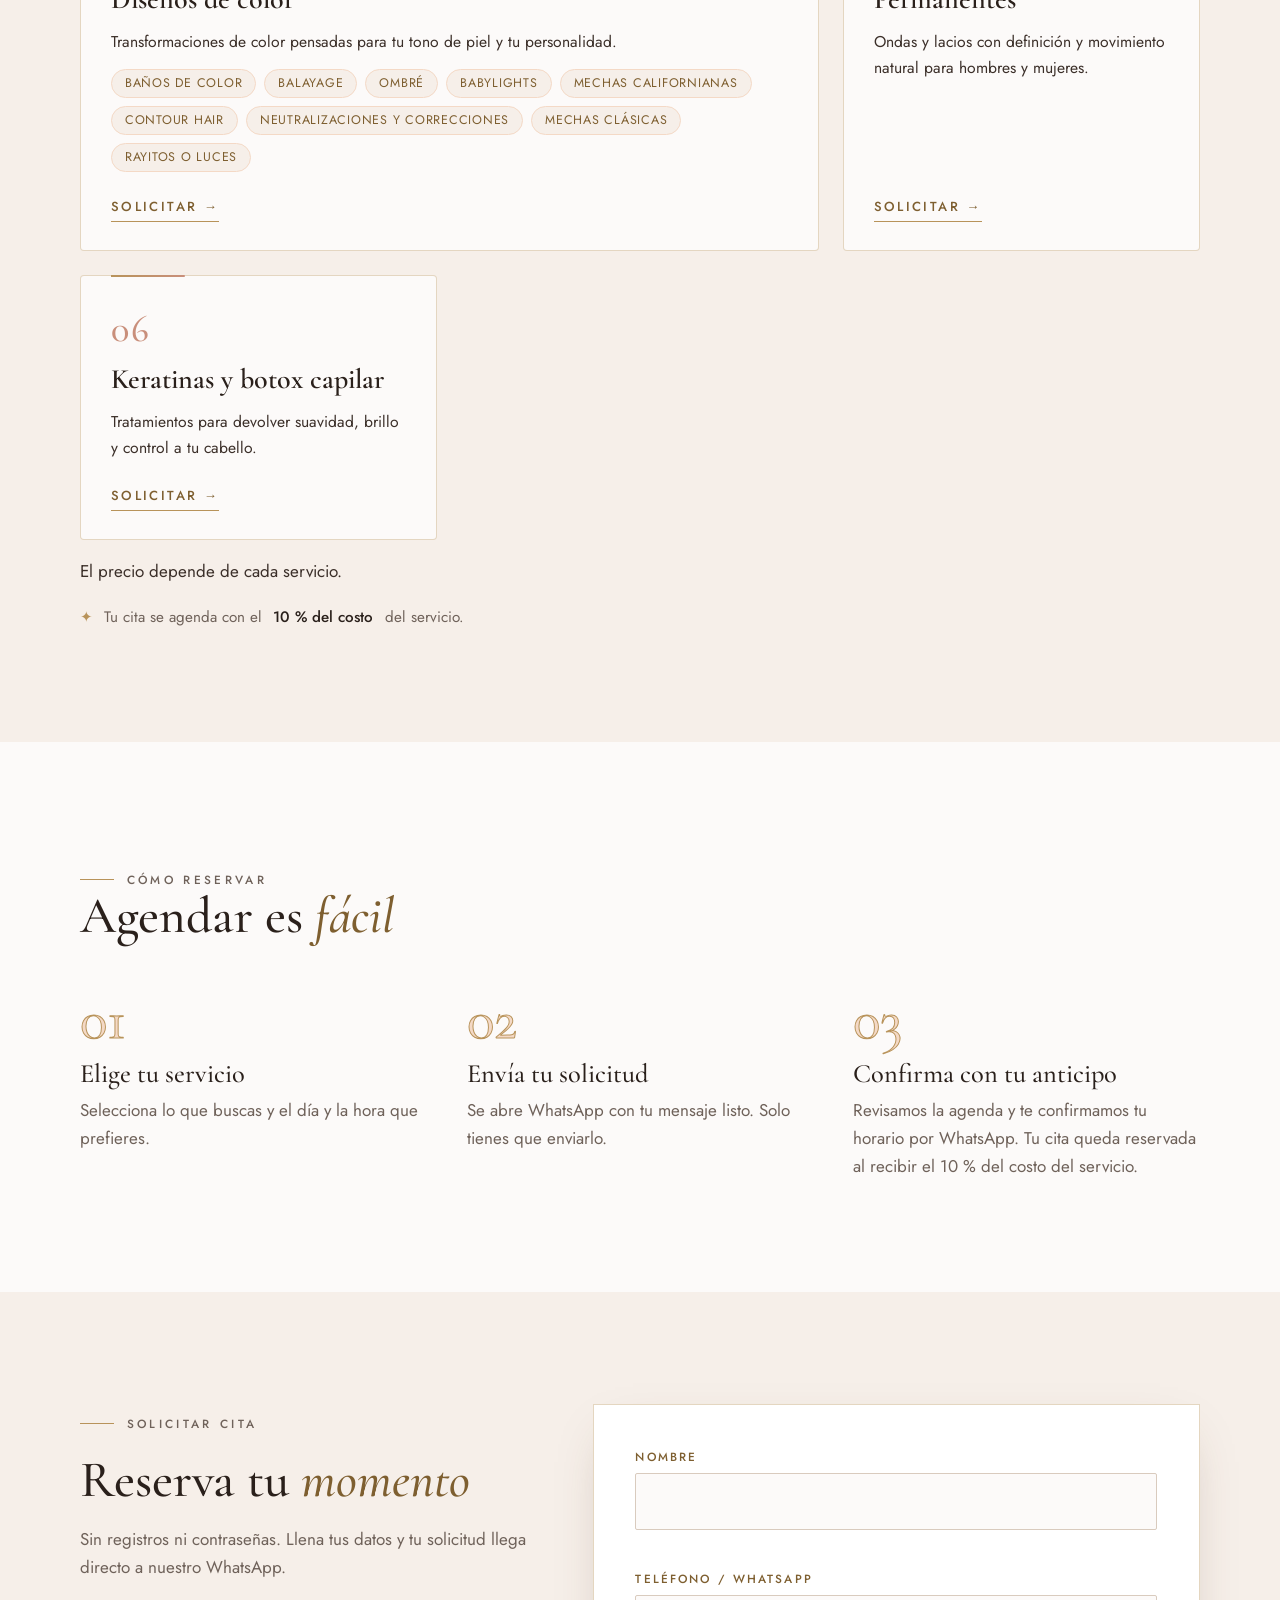
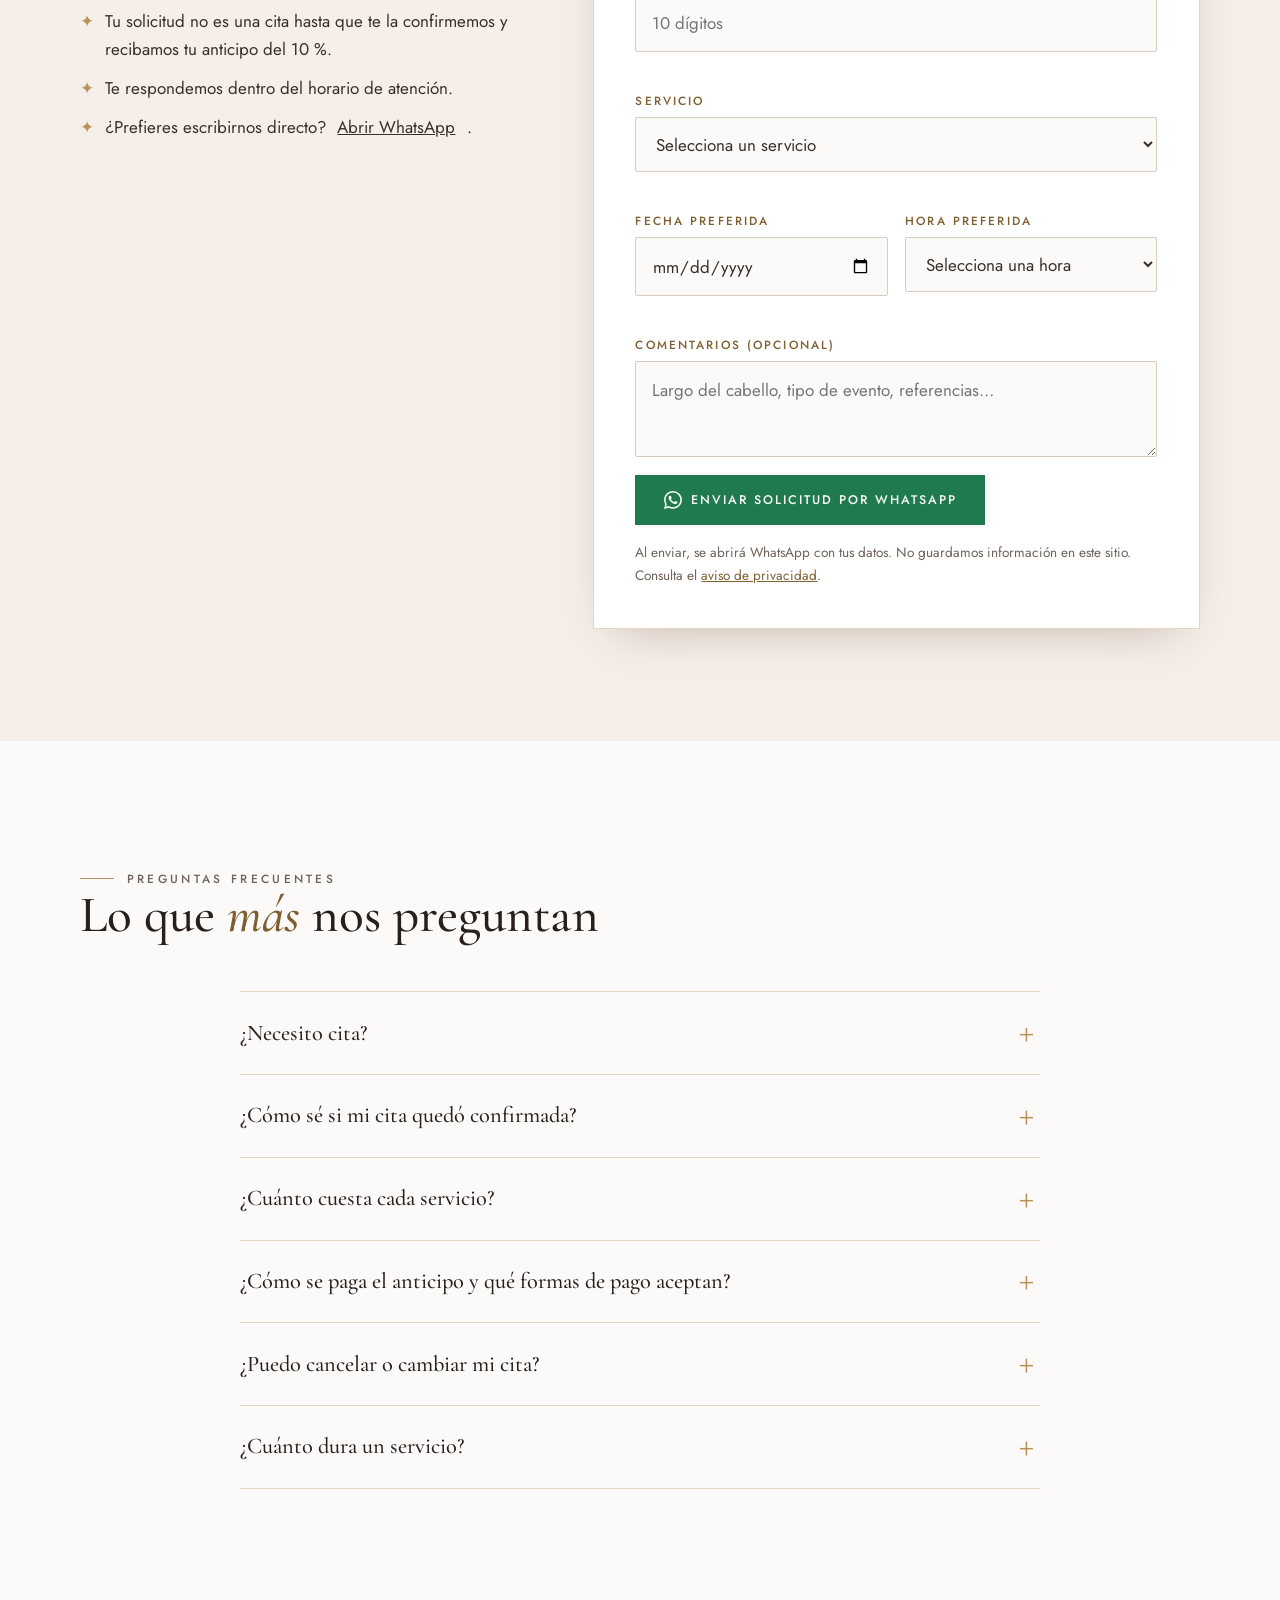
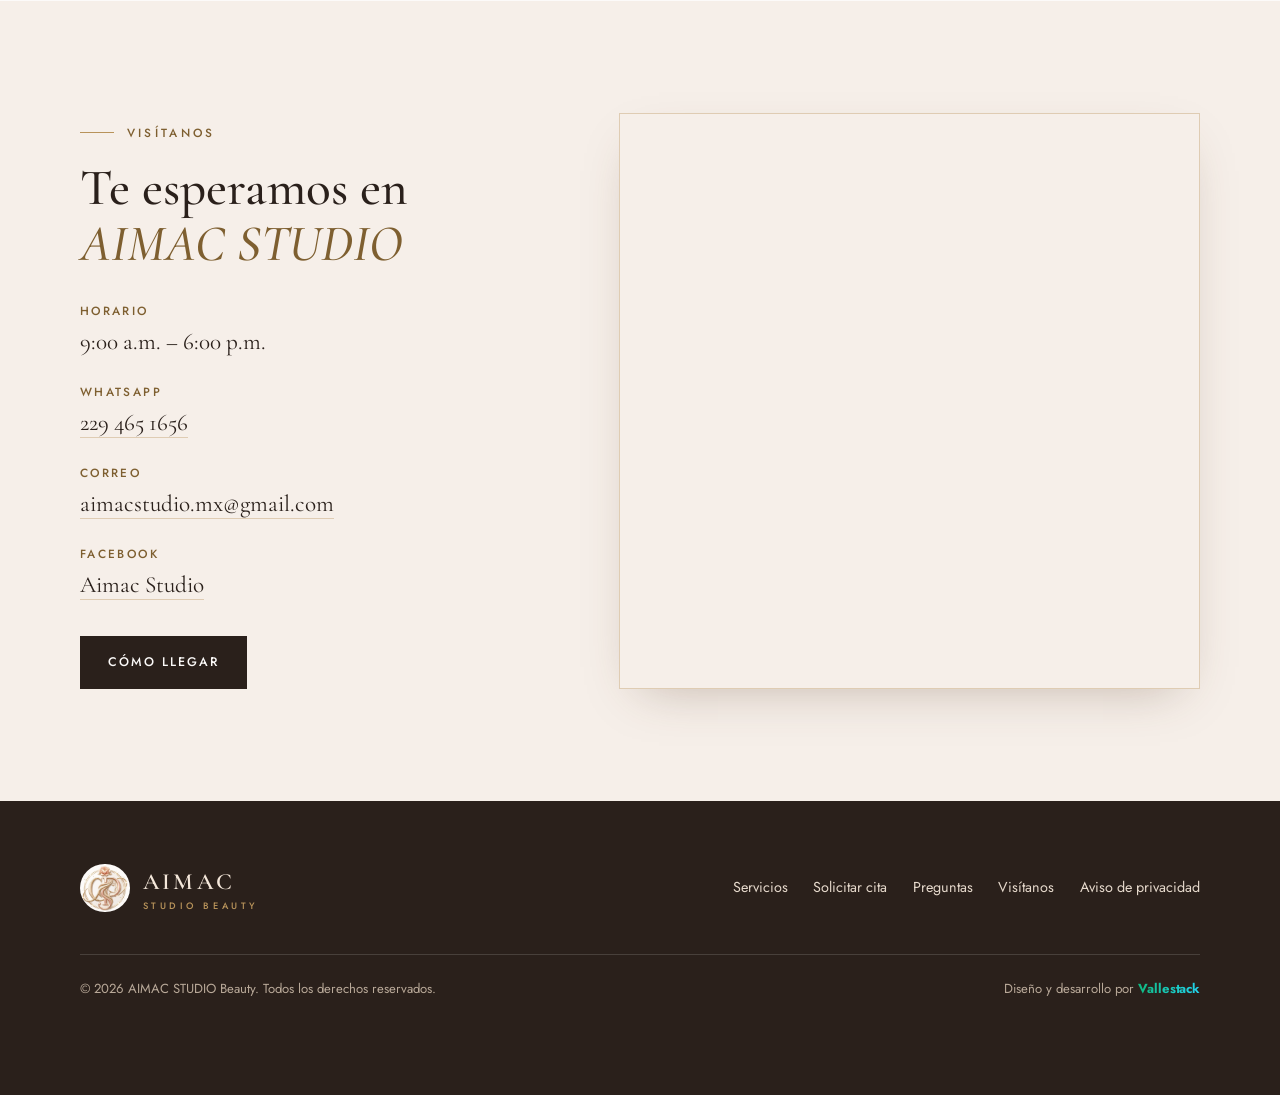
==== commit 432aeac5: "Fusión: servicios rediseñados, anticipo 10% y créditos" ====
--- a/index.html
+++ b/index.html
@@ -350,7 +350,11 @@
             href="#visitanos">Visítanos</a><a href="aviso-de-privacidad.html">Aviso de privacidad</a>
         </nav>
       </div>
-      <p class="copy">© <span id="year">2026</span> AIMAC STUDIO Beauty. Todos los derechos reservados.</p>
+      <div class="copy">
+        <p>© <span id="year">2026</span> AIMAC STUDIO Beauty. Todos los derechos reservados.</p>
+        <p class="credit">Diseño y desarrollo por <a href="https://vallestack.luisdelvalledelvlle.workers.dev/"
+            target="_blank" rel="noopener"><strong title="Luis Carlos Del Valle">Vallestack</strong></a></p>
+      </div>
     </div>
   </footer>
 
--- a/styles.css
+++ b/styles.css
@@ -269,7 +269,12 @@
 .foot nav{display:flex;flex-wrap:wrap;gap:.4rem 1.6rem}
 .foot a{text-decoration:none;font-size:.9rem;padding:.4rem 0}
 .foot a:hover{color:var(--peony)}
-.copy{margin:2.2rem 0 0;padding-top:1.4rem;border-top:1px solid rgba(255,255,255,.14);font-size:.82rem;color:#B9A999}
+.copy{margin:2.2rem 0 0;padding-top:1.4rem;border-top:1px solid rgba(255,255,255,.14);font-size:.82rem;color:#B9A999;display:flex;flex-wrap:wrap;gap:.4rem 1.5rem;justify-content:space-between}
+.copy p{margin:0}
+.credit strong{color:#10B981;font-weight:700;letter-spacing:-.01em}
+@supports ((-webkit-background-clip:text) or (background-clip:text)){.credit strong{background:linear-gradient(90deg,#10B981,#22D3EE);-webkit-background-clip:text;background-clip:text;-webkit-text-fill-color:transparent;color:transparent}}
+.credit a{text-decoration:none}
+.credit a:hover strong,.credit a:focus-visible strong{text-decoration:underline;text-decoration-color:#22D3EE;text-underline-offset:3px}
 
 /* WhatsApp flotante */
 .wa-float{position:fixed;right:18px;bottom:18px;z-index:60;width:58px;height:58px;border-radius:50%;background:var(--wa);color:#fff;display:grid;place-items:center;box-shadow:0 10px 28px -8px rgba(0,0,0,.45);transition:transform .25s}
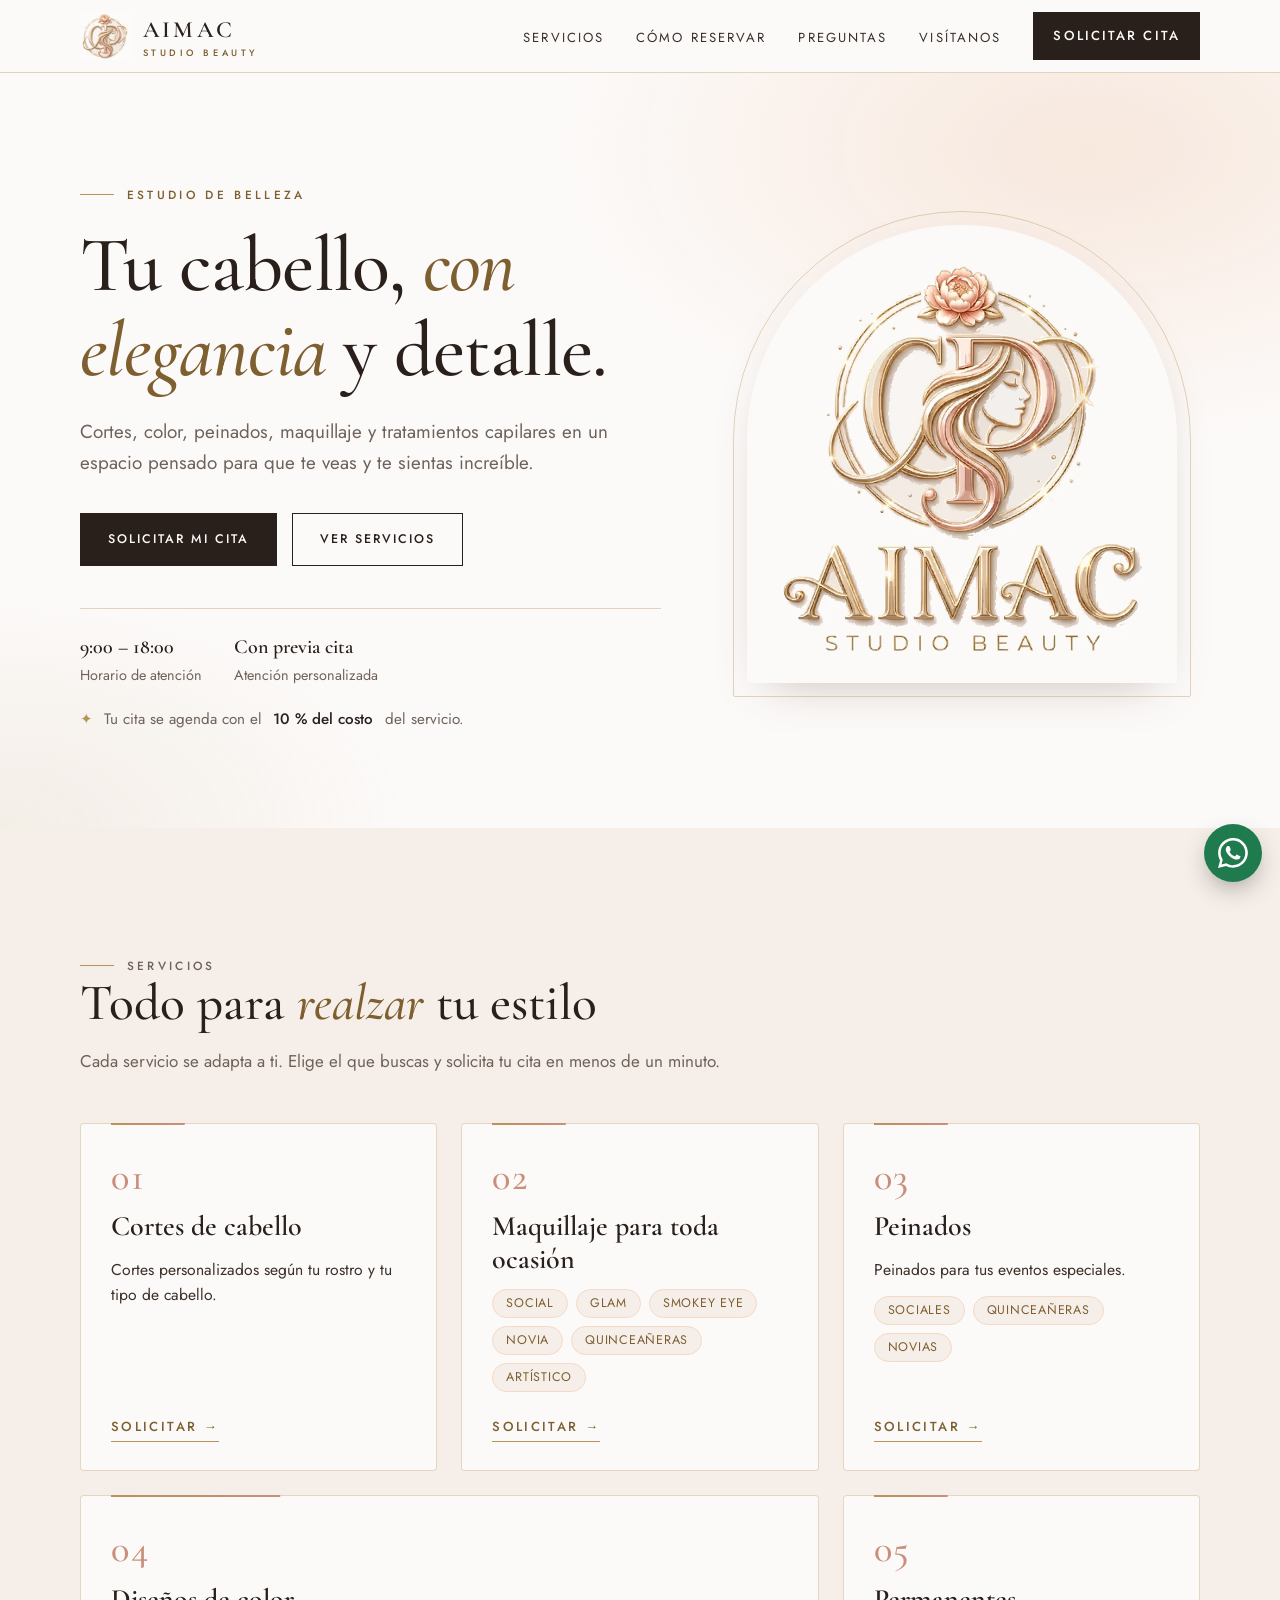
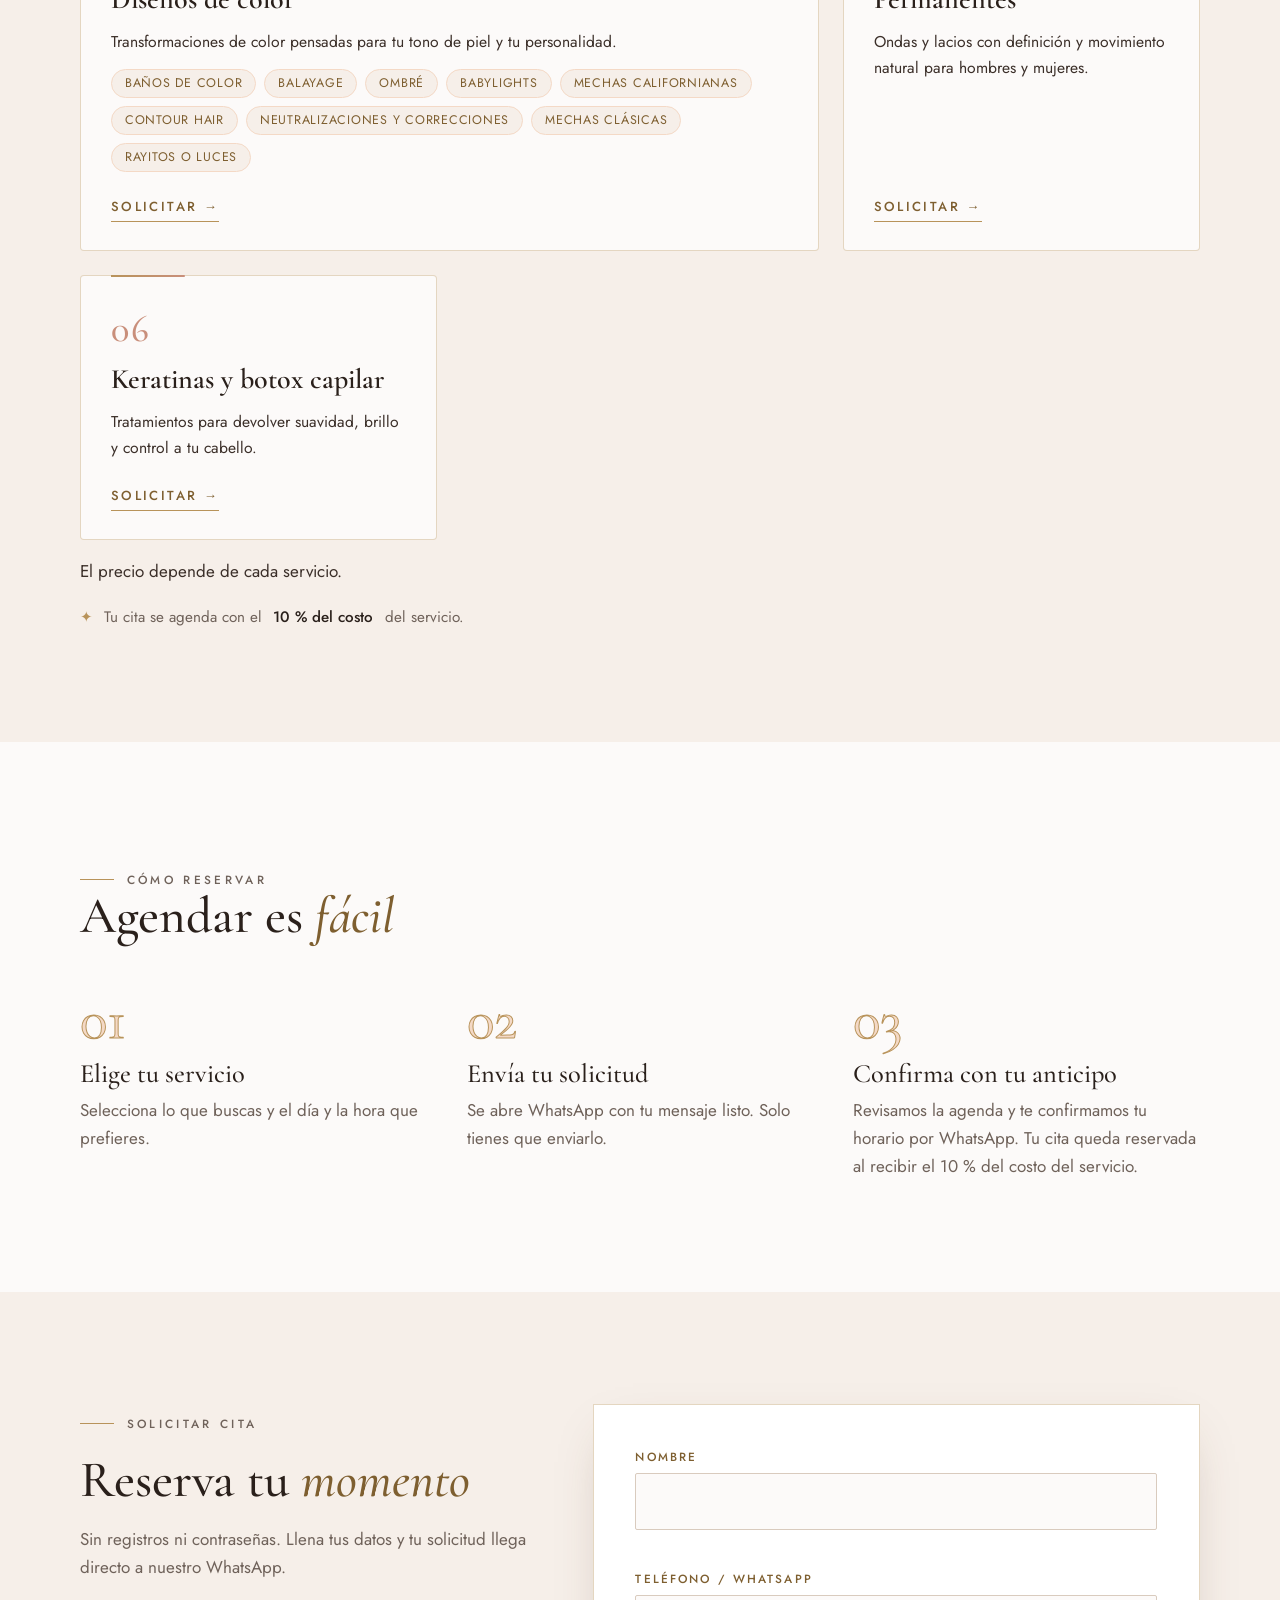
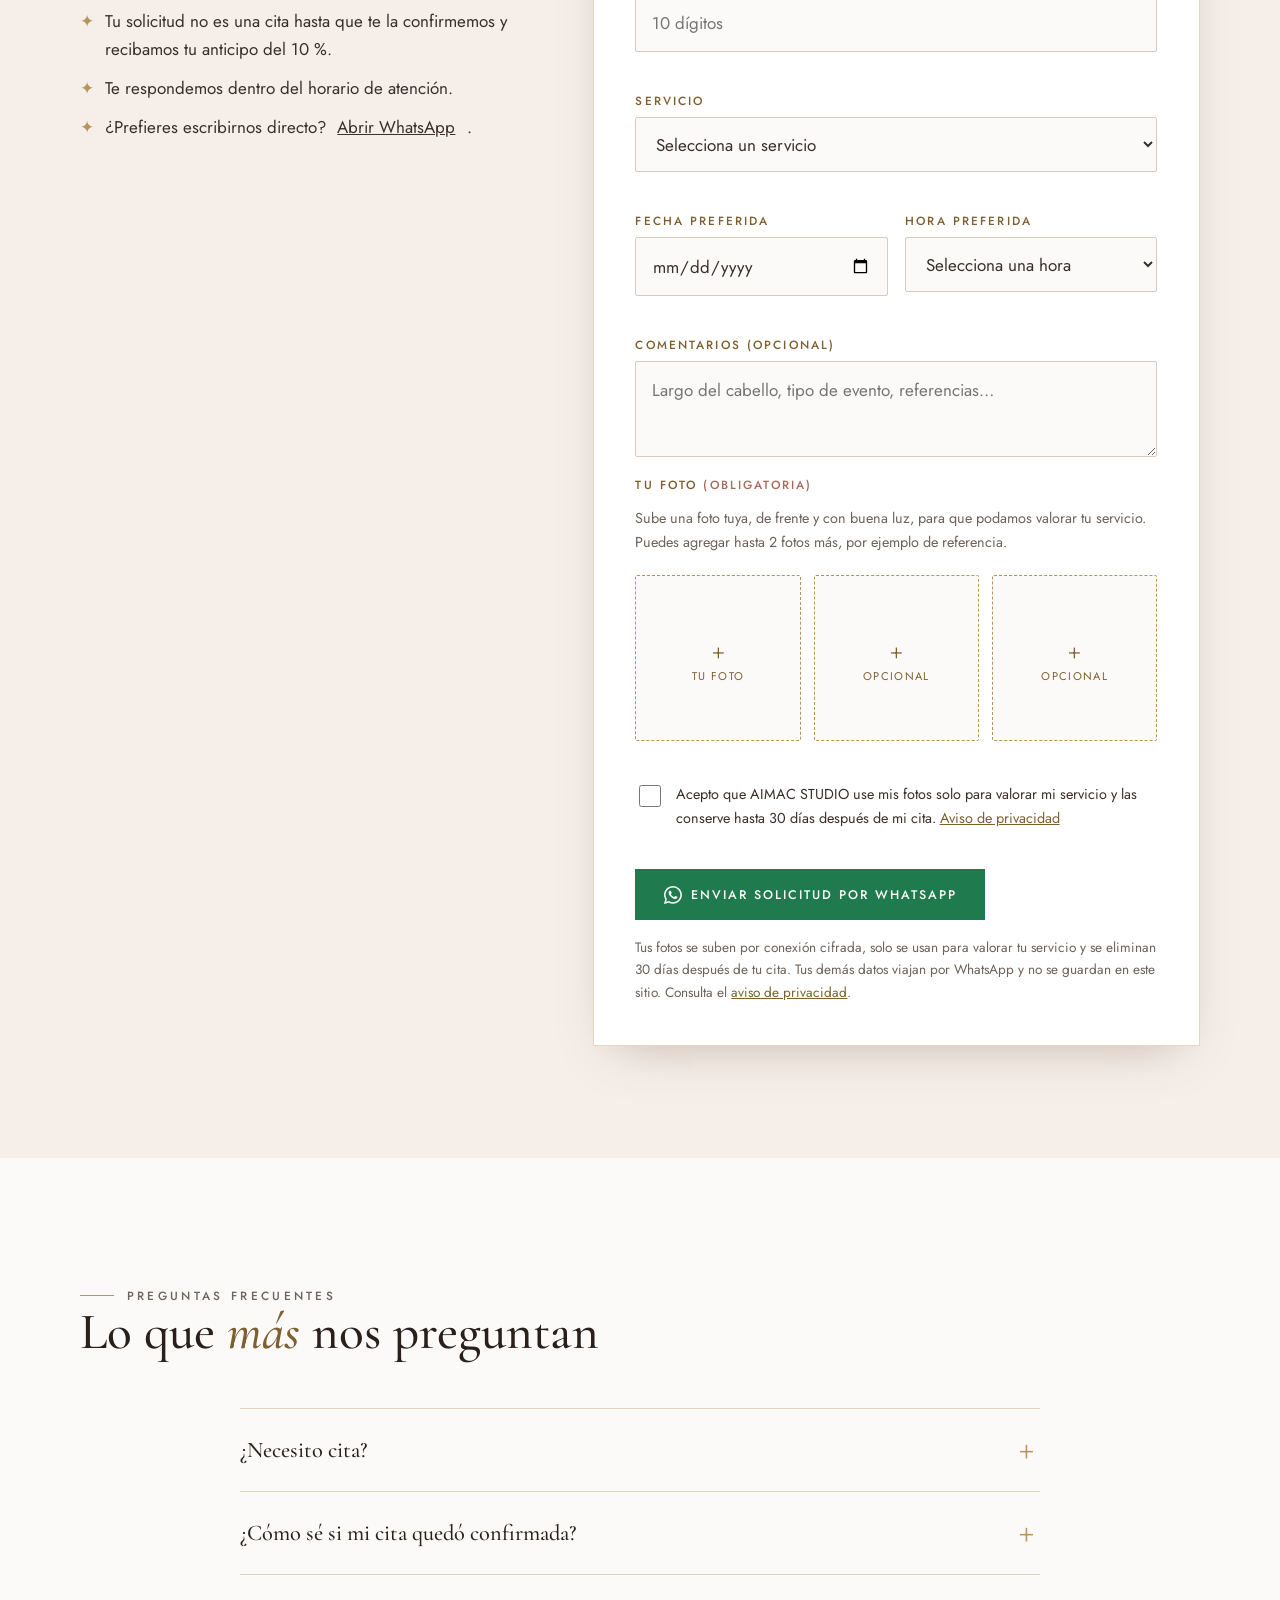
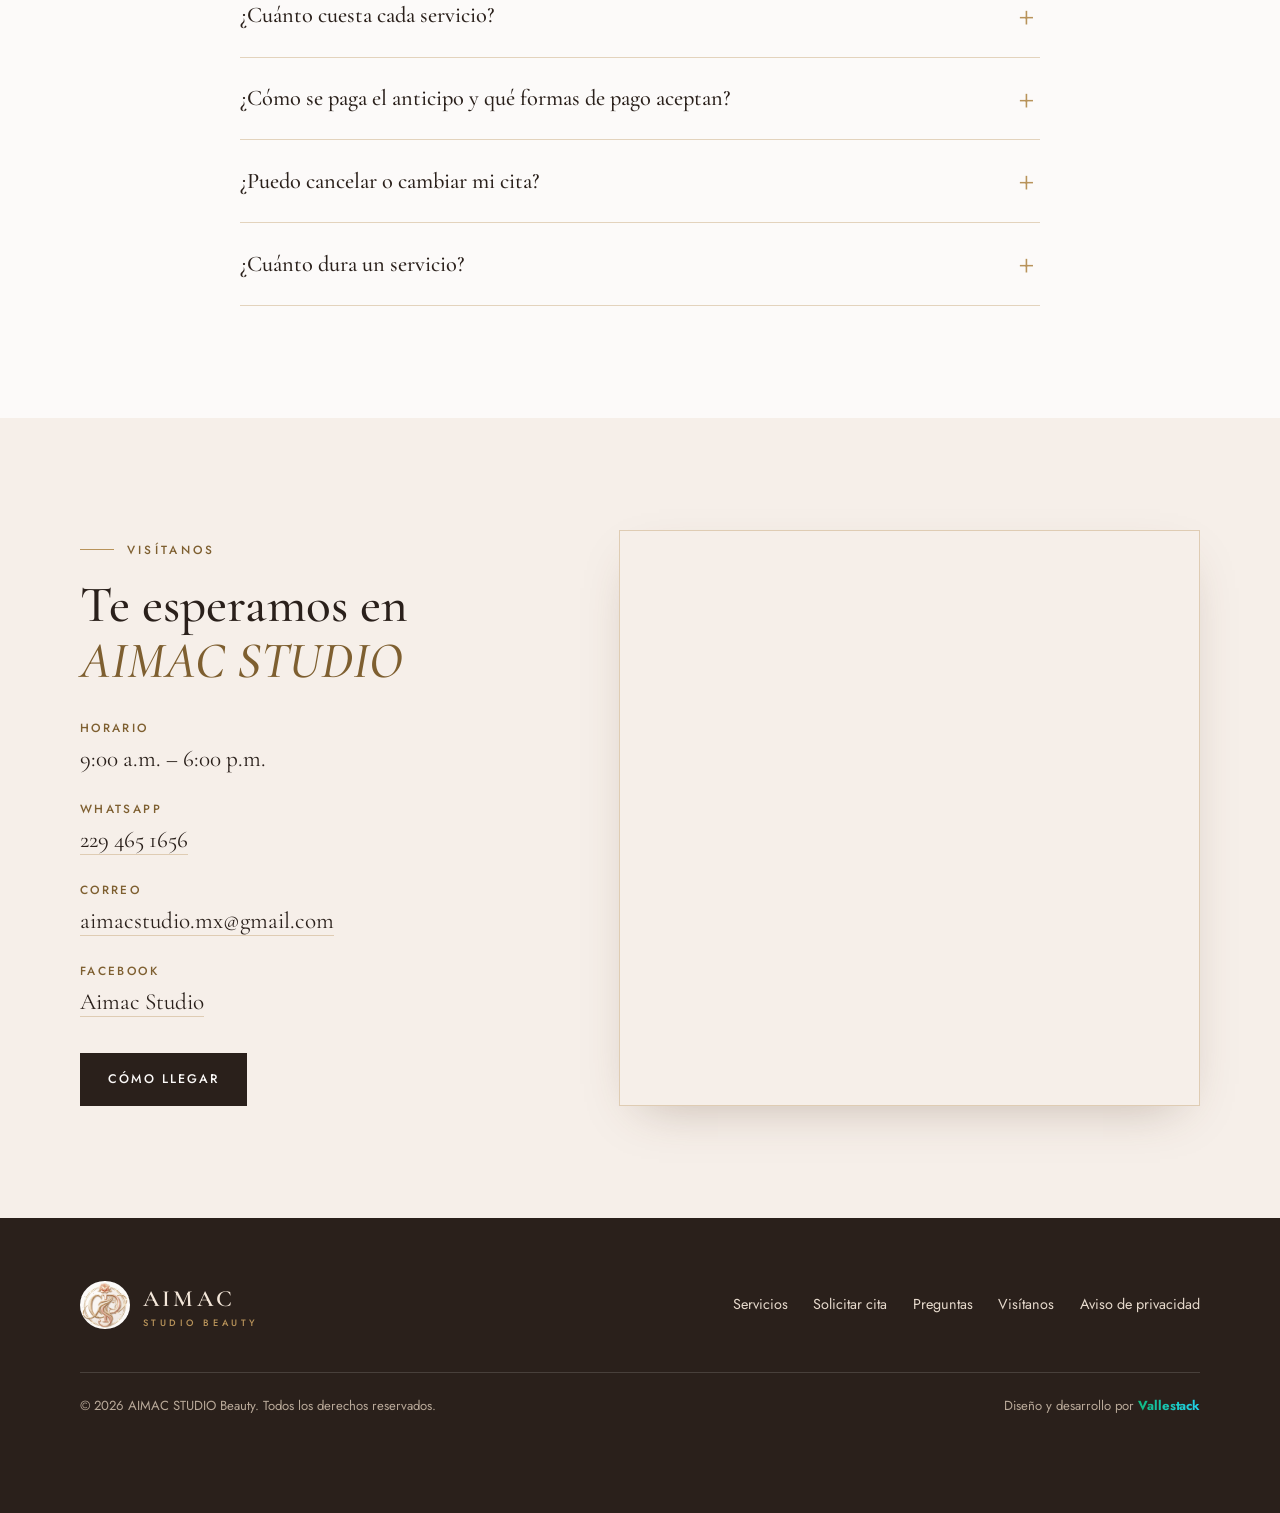
==== commit b90e05e0: "Fotos obligatorias en el formulario de cita" ====
--- a/index.html
+++ b/index.html
@@ -248,16 +248,54 @@
             <textarea id="notas" name="notas" maxlength="400"
               placeholder="Largo del cabello, tipo de evento, referencias…"></textarea>
           </div>
+
+          <div class="field photo-field">
+            <span class="photo-title" id="fotos-titulo">Tu foto <em>(obligatoria)</em></span>
+            <p class="photo-help" id="fotos-ayuda">Sube una foto tuya, de frente y con buena luz, para que podamos valorar tu servicio. Puedes agregar hasta 2 fotos más, por ejemplo de referencia.</p>
+            <div class="photo-grid" role="group" aria-labelledby="fotos-titulo" aria-describedby="fotos-ayuda">
+              <div class="photo-slot">
+                <input class="photo-input" id="foto1" name="foto1" type="file" accept="image/*" aria-label="Tu foto (obligatoria)" required>
+                <div class="photo-drop" aria-hidden="true"><span class="photo-plus">+</span><span class="photo-txt">Tu foto</span></div>
+                <img class="photo-prev" alt="Vista previa de tu foto" hidden>
+                <button class="photo-del" type="button" aria-label="Quitar tu foto" hidden>×</button>
+              </div>
+              <div class="photo-slot">
+                <input class="photo-input" id="foto2" name="foto2" type="file" accept="image/*" aria-label="Foto adicional 1 (opcional)">
+                <div class="photo-drop" aria-hidden="true"><span class="photo-plus">+</span><span class="photo-txt">Opcional</span></div>
+                <img class="photo-prev" alt="Vista previa de la foto adicional 1" hidden>
+                <button class="photo-del" type="button" aria-label="Quitar foto adicional 1" hidden>×</button>
+              </div>
+              <div class="photo-slot">
+                <input class="photo-input" id="foto3" name="foto3" type="file" accept="image/*" aria-label="Foto adicional 2 (opcional)">
+                <div class="photo-drop" aria-hidden="true"><span class="photo-plus">+</span><span class="photo-txt">Opcional</span></div>
+                <img class="photo-prev" alt="Vista previa de la foto adicional 2" hidden>
+                <button class="photo-del" type="button" aria-label="Quitar foto adicional 2" hidden>×</button>
+              </div>
+            </div>
+            <span class="err" data-err="fotos" aria-live="polite"></span>
+          </div>
+
+          <div class="field">
+            <label class="check">
+              <input type="checkbox" id="consent" name="consent" required>
+              <span>Acepto que AIMAC STUDIO use mis fotos solo para valorar mi servicio y las conserve hasta 30 días después de mi cita. <a href="aviso-de-privacidad.html" target="_blank" rel="noopener">Aviso de privacidad</a></span>
+            </label>
+            <span class="err" data-err="consent" aria-live="polite"></span>
+          </div>
+
           <input class="hp" type="text" name="web" tabindex="-1" autocomplete="off" aria-hidden="true">
           <button class="btn btn--wa" type="submit">
             <svg viewBox="0 0 24 24" fill="currentColor" aria-hidden="true">
               <path
                 d="M20.5 3.5A11.8 11.8 0 0 0 12 0C5.4 0 .1 5.3.1 11.9c0 2.1.5 4.1 1.6 5.9L0 24l6.4-1.7a11.9 11.9 0 0 0 5.6 1.4c6.6 0 11.9-5.3 11.9-11.9 0-3.2-1.2-6.200-3.400-8.300zM12 21.700c-1.800 0-3.500-.5-5-1.400l-.4-.2-3.800 1 1-3.700-.2-.4a9.800 9.800 0 0 1-1.500-5.100C2.100 6.500 6.600 2 12 2c2.600 0 5.100 1 6.900 2.900a9.700 9.700 0 0 1 2.900 6.900c0 5.400-4.400 9.900-9.800 9.900zm5.400-7.400c-.3-.1-1.800-.9-2-1-.3-.1-.5-.1-.7.100l-.9 1.100c-.2.200-.3.200-.6.100-1.700-.8-2.800-1.500-3.900-3.400-.3-.5.300-.5.900-1.600.1-.2 0-.4 0-.5l-.9-2.200c-.2-.6-.5-.5-.7-.5h-.6c-.2 0-.5.100-.8.400-.3.300-1 1-1 2.400s1 2.800 1.200 3c.1.200 2 3.100 4.900 4.300 1.800.8 2.500.8 3.400.7.600-.1 1.800-.7 2-1.400.3-.7.300-1.300.2-1.400-.1-.1-.3-.2-.6-.3z" />
             </svg>
-            Enviar solicitud por WhatsApp
+            <span id="submit-text">Enviar solicitud por WhatsApp</span>
           </button>
-          <p class="form-note">Al enviar, se abrirá WhatsApp con tus datos. No guardamos información en este sitio.
-            Consulta el <a href="aviso-de-privacidad.html">aviso de privacidad</a>.</p>
+          <div class="ready" id="ready" hidden aria-live="polite">
+            <p id="ready-msg"></p>
+            <a class="btn btn--wa" id="open-wa" href="#" target="_blank" rel="noopener">Abrir WhatsApp y enviar</a>
+          </div>
+          <p class="form-note">Tus fotos se suben por conexión cifrada, solo se usan para valorar tu servicio y se eliminan 30 días después de tu cita. Tus demás datos viajan por WhatsApp y no se guardan en este sitio. Consulta el <a href="aviso-de-privacidad.html">aviso de privacidad</a>.</p>
         </form>
       </div>
     </section>
--- a/styles.css
+++ b/styles.css
@@ -309,3 +309,52 @@
 .hero-deposit{display:flex;align-items:center;gap:.7rem;margin:1.2rem 0 0;font-size:.95rem;color:var(--muted)}
 .hero-deposit span{color:var(--gold)}
 .hero-deposit strong{color:var(--cocoa);font-weight:500}
+
+
+/* ===== Fotos del formulario — pegar al final de styles.css ===== */
+
+.photo-field{margin-bottom:1.3rem}
+.photo-title{display:block;font-size:.74rem;text-transform:uppercase;letter-spacing:.18em;color:var(--gold-deep);font-weight:500;margin-bottom:.4rem}
+.photo-title em{font-style:normal;color:var(--rose-deep)}
+.photo-help{margin:0 0 .9rem;font-size:.9rem;color:var(--muted)}
+.photo-grid{display:grid;grid-template-columns:repeat(3,1fr);gap:.8rem}
+.photo-slot{position:relative;aspect-ratio:1}
+
+/* El input ocupa todo el recuadro, invisible, para que todo sea clicable y accesible por teclado */
+.photo-input{position:absolute;inset:0;width:100%;height:100%;min-height:0;padding:0;border:0;opacity:0;cursor:pointer;z-index:2}
+.photo-input:focus-visible + .photo-drop{outline:2px solid var(--rose-deep);outline-offset:3px}
+
+.photo-drop{position:absolute;inset:0;display:flex;flex-direction:column;align-items:center;justify-content:center;gap:.3rem;padding:.5rem;text-align:center;border:1px dashed var(--gold);border-radius:var(--r);background:var(--ivory);color:var(--gold-deep);transition:background .25s,border-color .25s}
+.photo-slot:hover .photo-drop{background:var(--cream);border-color:var(--rose-deep)}
+.photo-plus{font-family:var(--serif);font-size:2rem;line-height:1}
+.photo-txt{font-size:.7rem;text-transform:uppercase;letter-spacing:.12em;line-height:1.25}
+
+.photo-prev{position:absolute;inset:0;width:100%;height:100%;object-fit:cover;border:1px solid var(--line);border-radius:var(--r);pointer-events:none}
+.photo-slot.has-photo .photo-drop{visibility:hidden}
+.photo-del{position:absolute;top:6px;right:6px;z-index:3;width:36px;height:36px;border:0;border-radius:50%;background:rgba(42,32,27,.8);color:#fff;font-size:1.3rem;line-height:1;cursor:pointer}
+.photo-del:hover{background:var(--rose-deep)}
+.photo-slot.is-loading .photo-drop{opacity:.55}
+.photo-slot.is-loading .photo-txt::after{content:"…"}
+
+/* Casilla de consentimiento */
+.check{display:flex;align-items:flex-start;gap:.7rem;text-transform:none;letter-spacing:0;font-size:.9rem;font-weight:400;color:var(--ink);cursor:pointer}
+.check input[type="checkbox"]{flex:none;width:22px;height:22px;min-height:0;padding:0;margin-top:.1rem;accent-color:var(--rose-deep)}
+.check a{color:var(--gold-deep)}
+
+/* Botón mientras sube las fotos */
+.btn[disabled]{opacity:.65;cursor:wait}
+
+/* Aviso "listo para WhatsApp" */
+.ready{margin-top:1.2rem;padding:1.2rem 1.3rem;background:var(--cream);border:1px solid var(--line);border-left:3px solid var(--wa);border-radius:var(--r)}
+.ready p{margin:0 0 1rem}
+.ready .btn{width:100%}
+
+@media (max-width:400px){
+  .photo-grid{gap:.5rem}
+  .photo-txt{font-size:.62rem;letter-spacing:.08em}
+}
+
+/* Que "hidden" siempre oculte, aunque otra regla defina display */
+.photo-prev[hidden],
+.photo-del[hidden],
+.ready[hidden]{display:none}
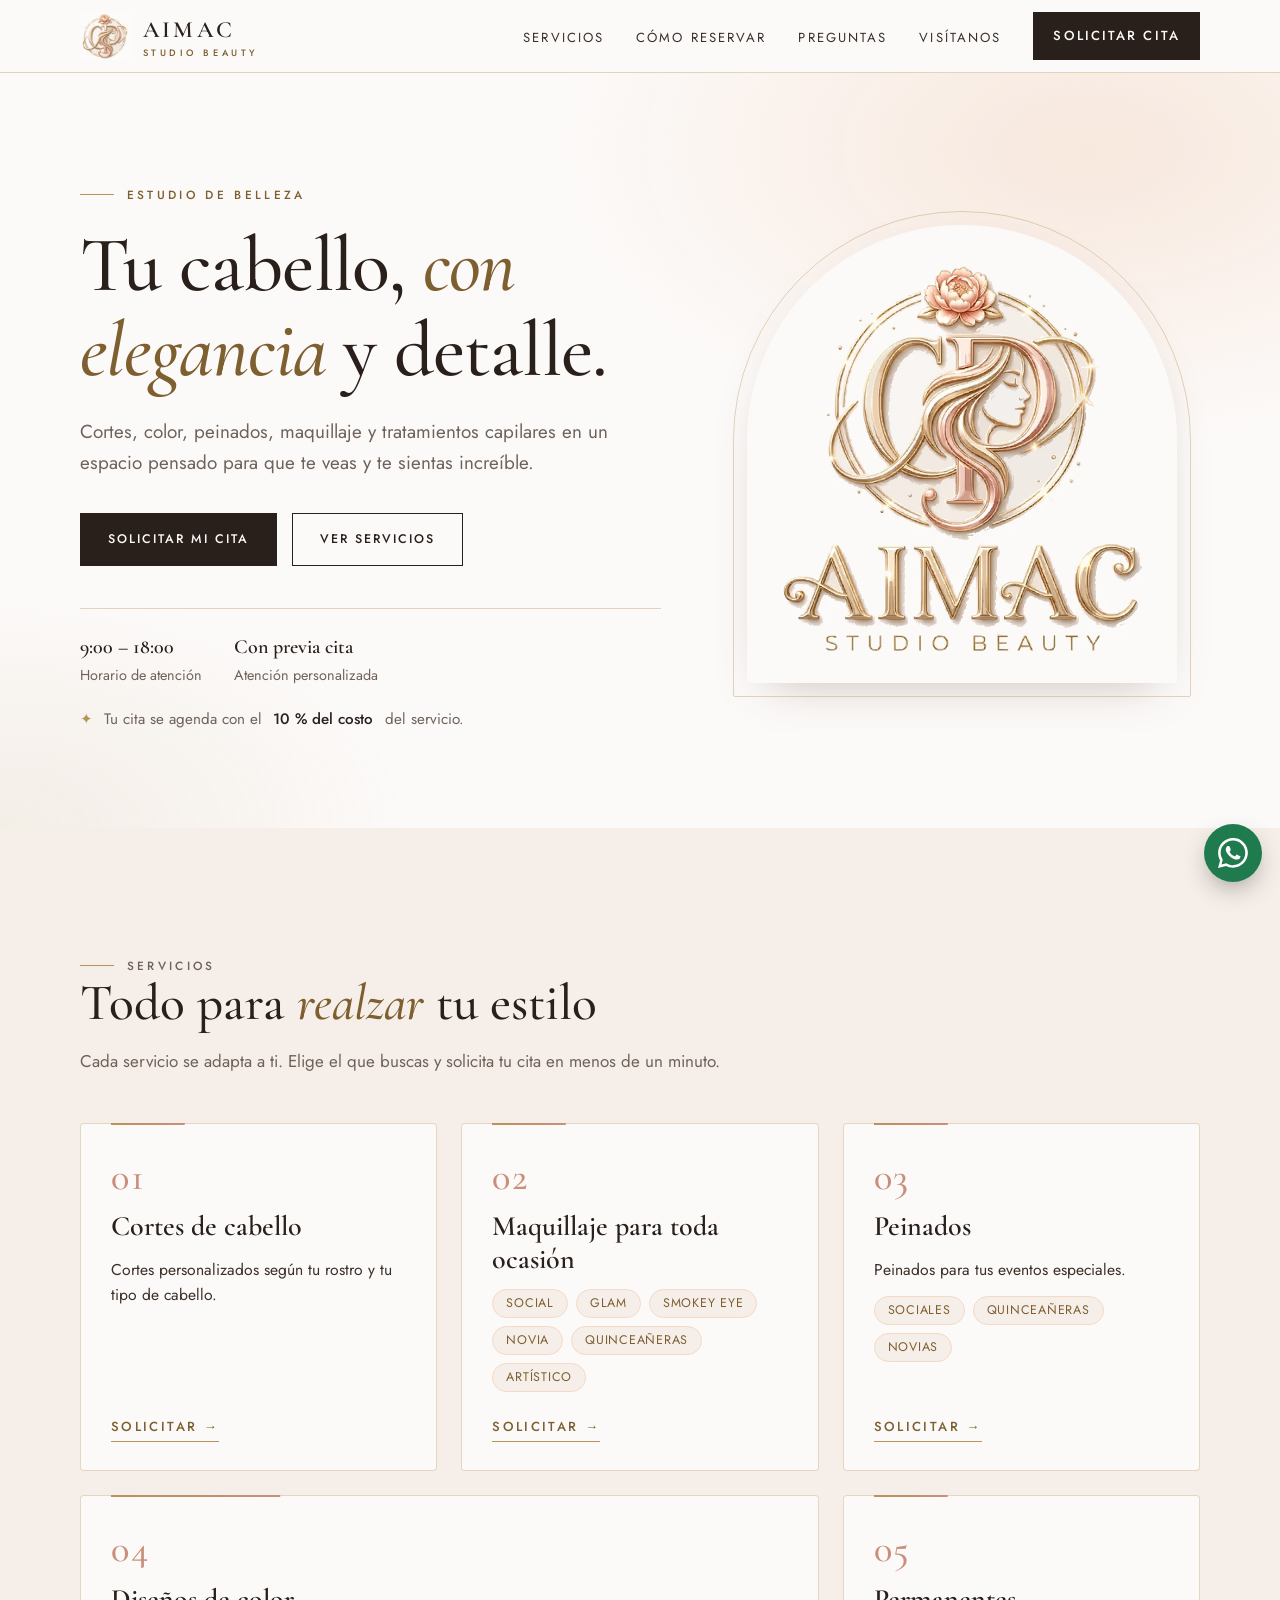
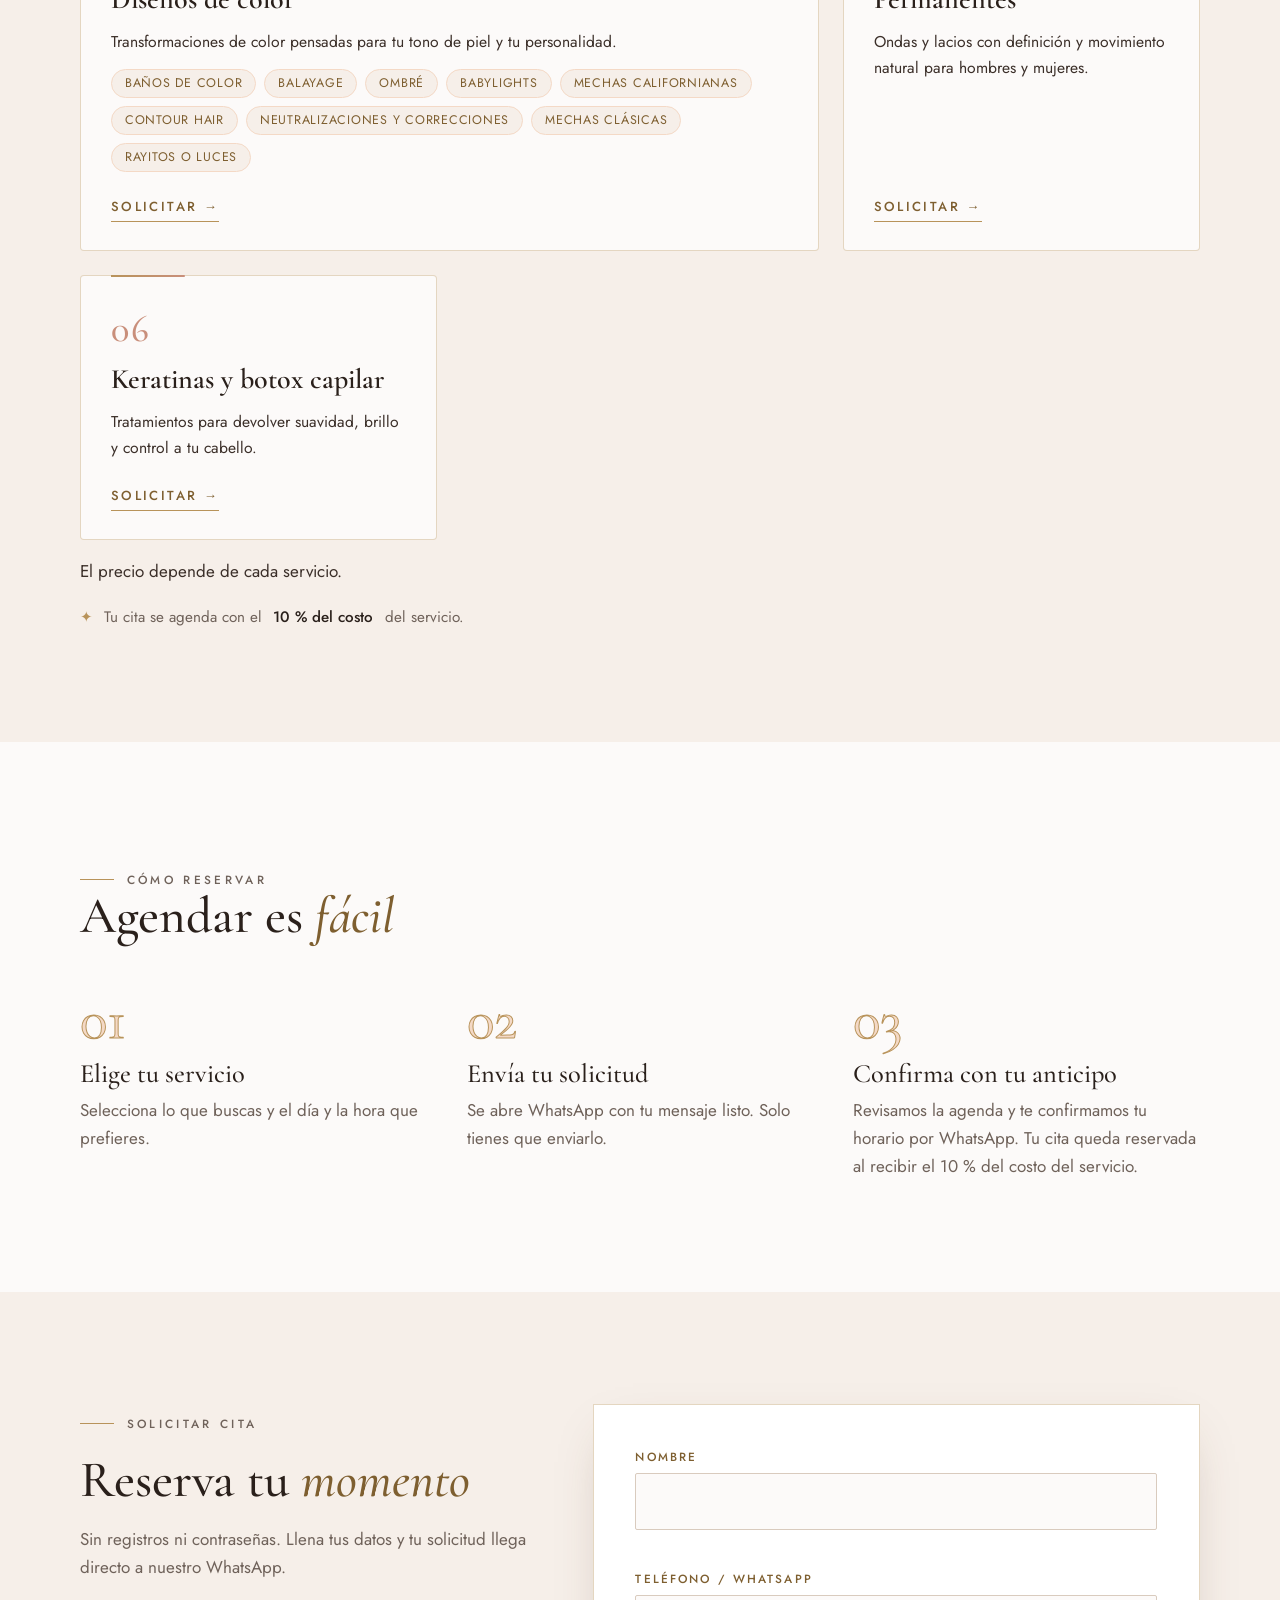
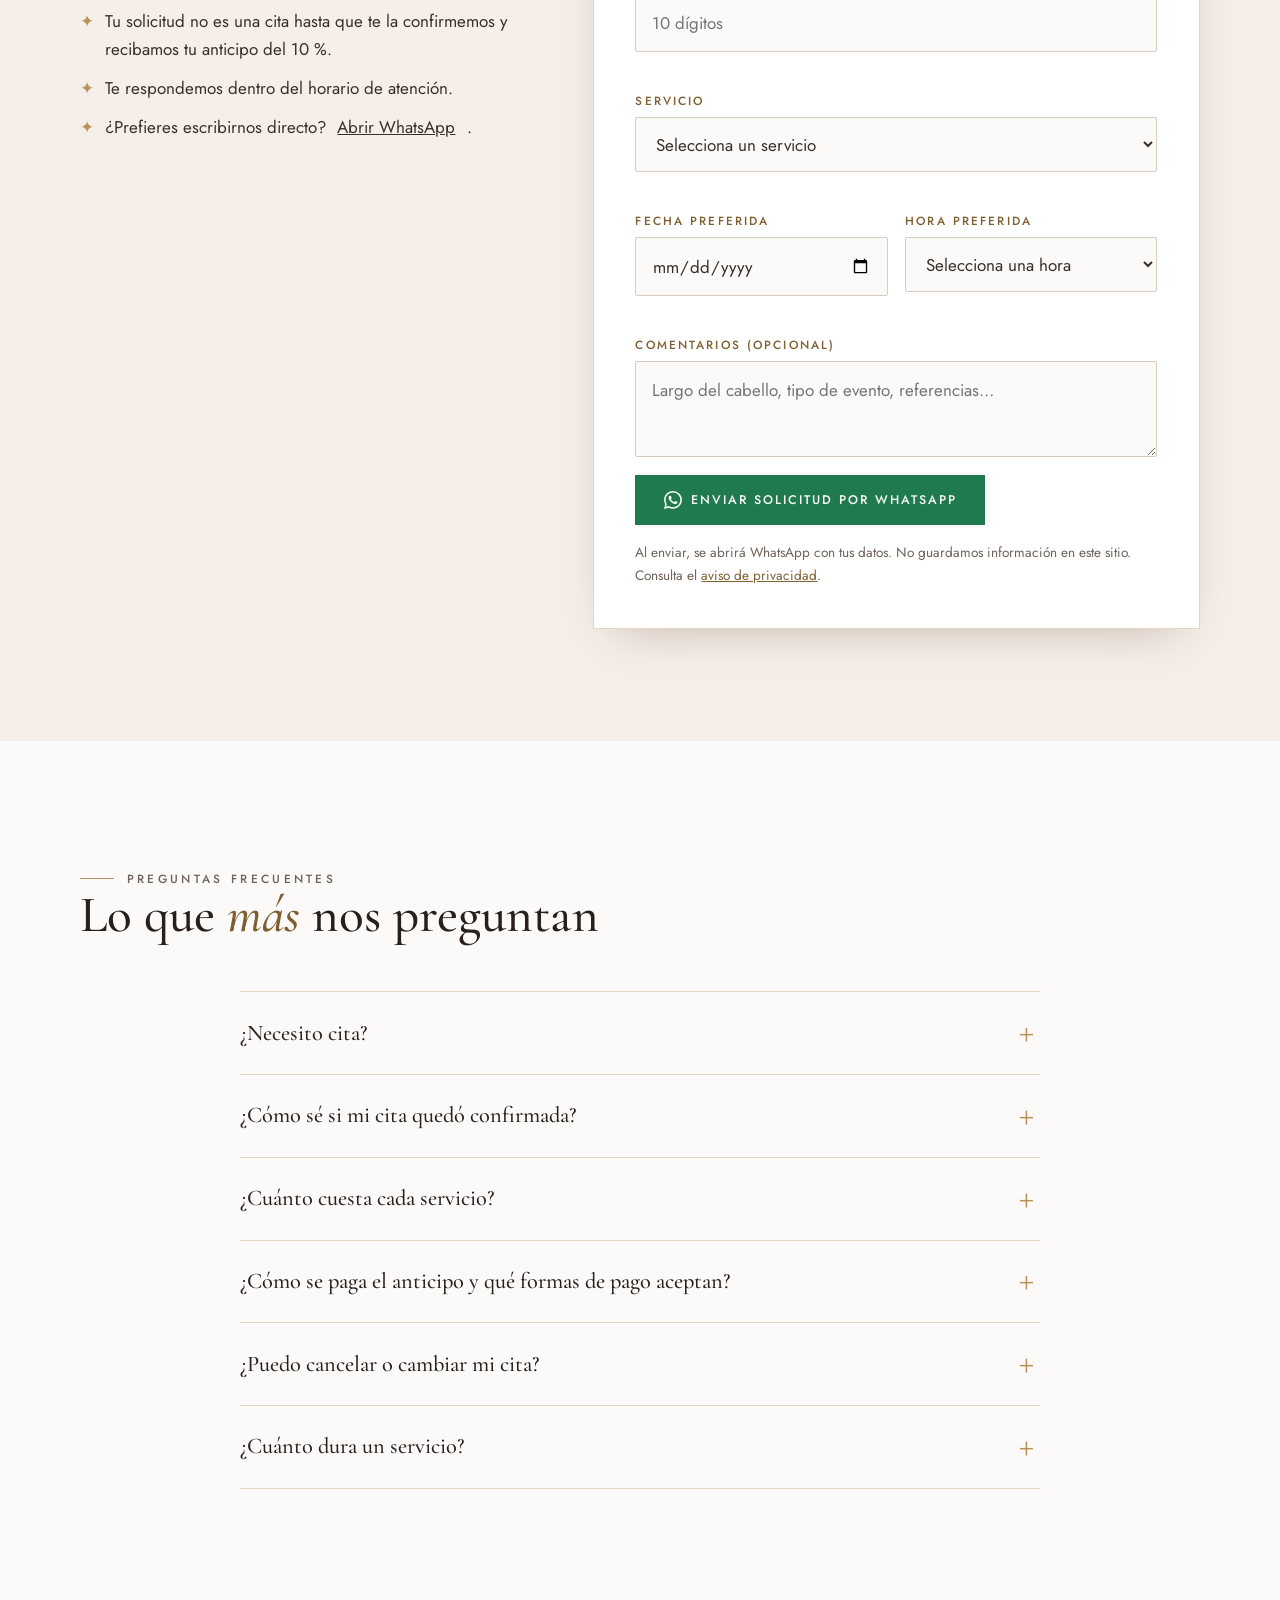
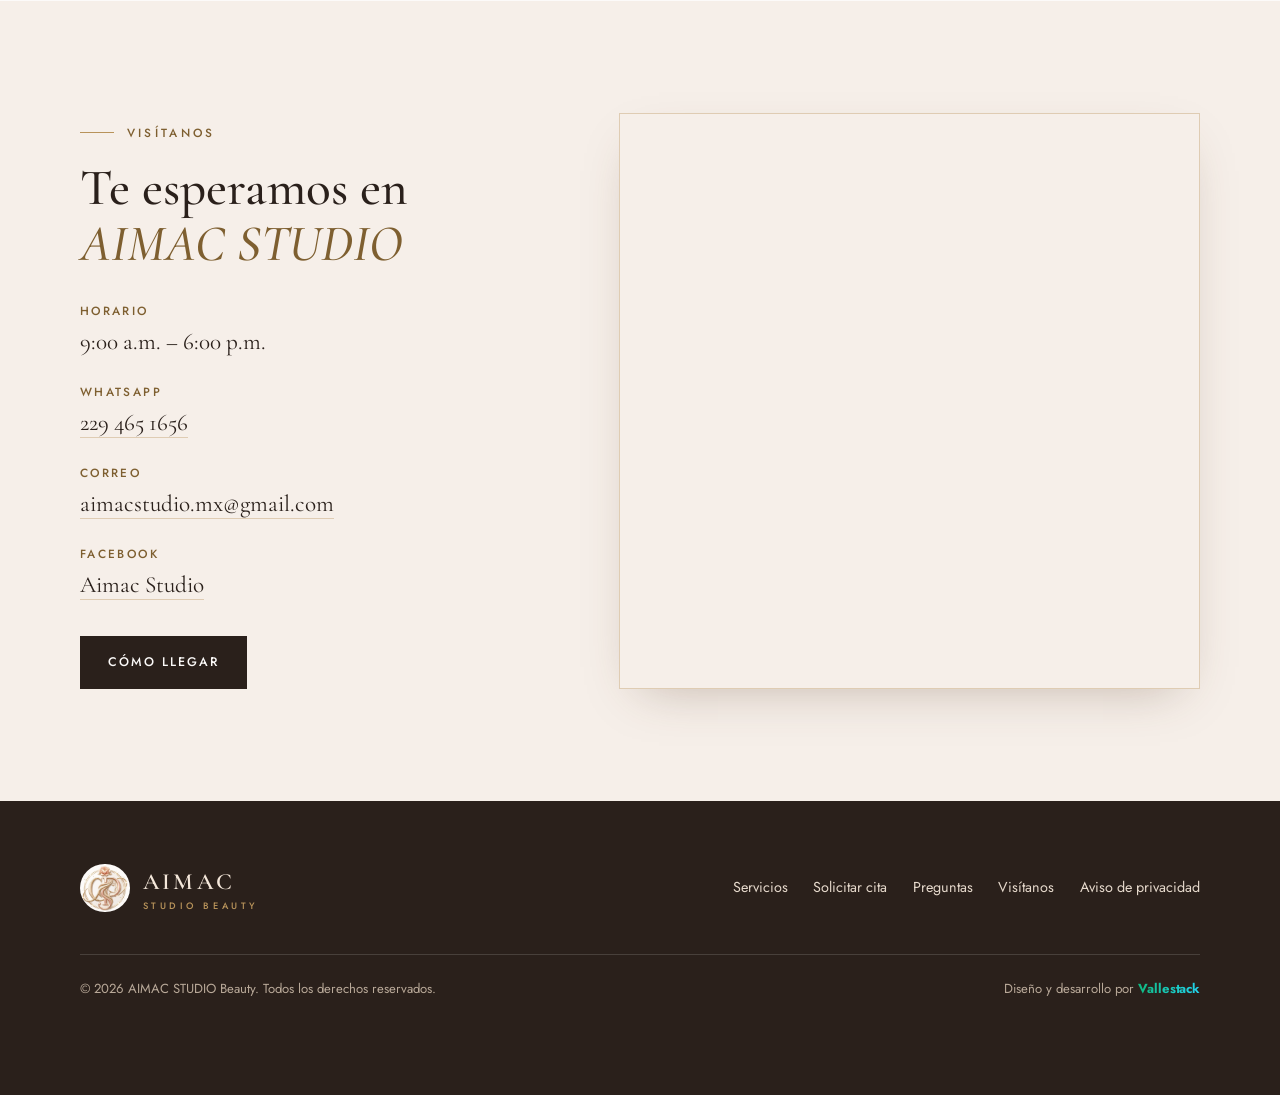
==== commit 1279c7c6: "Quite seccion de fotos y agregue modales" ====
--- a/index.html
+++ b/index.html
@@ -248,54 +248,16 @@
             <textarea id="notas" name="notas" maxlength="400"
               placeholder="Largo del cabello, tipo de evento, referencias…"></textarea>
           </div>
-
-          <div class="field photo-field">
-            <span class="photo-title" id="fotos-titulo">Tu foto <em>(obligatoria)</em></span>
-            <p class="photo-help" id="fotos-ayuda">Sube una foto tuya, de frente y con buena luz, para que podamos valorar tu servicio. Puedes agregar hasta 2 fotos más, por ejemplo de referencia.</p>
-            <div class="photo-grid" role="group" aria-labelledby="fotos-titulo" aria-describedby="fotos-ayuda">
-              <div class="photo-slot">
-                <input class="photo-input" id="foto1" name="foto1" type="file" accept="image/*" aria-label="Tu foto (obligatoria)" required>
-                <div class="photo-drop" aria-hidden="true"><span class="photo-plus">+</span><span class="photo-txt">Tu foto</span></div>
-                <img class="photo-prev" alt="Vista previa de tu foto" hidden>
-                <button class="photo-del" type="button" aria-label="Quitar tu foto" hidden>×</button>
-              </div>
-              <div class="photo-slot">
-                <input class="photo-input" id="foto2" name="foto2" type="file" accept="image/*" aria-label="Foto adicional 1 (opcional)">
-                <div class="photo-drop" aria-hidden="true"><span class="photo-plus">+</span><span class="photo-txt">Opcional</span></div>
-                <img class="photo-prev" alt="Vista previa de la foto adicional 1" hidden>
-                <button class="photo-del" type="button" aria-label="Quitar foto adicional 1" hidden>×</button>
-              </div>
-              <div class="photo-slot">
-                <input class="photo-input" id="foto3" name="foto3" type="file" accept="image/*" aria-label="Foto adicional 2 (opcional)">
-                <div class="photo-drop" aria-hidden="true"><span class="photo-plus">+</span><span class="photo-txt">Opcional</span></div>
-                <img class="photo-prev" alt="Vista previa de la foto adicional 2" hidden>
-                <button class="photo-del" type="button" aria-label="Quitar foto adicional 2" hidden>×</button>
-              </div>
-            </div>
-            <span class="err" data-err="fotos" aria-live="polite"></span>
-          </div>
-
-          <div class="field">
-            <label class="check">
-              <input type="checkbox" id="consent" name="consent" required>
-              <span>Acepto que AIMAC STUDIO use mis fotos solo para valorar mi servicio y las conserve hasta 30 días después de mi cita. <a href="aviso-de-privacidad.html" target="_blank" rel="noopener">Aviso de privacidad</a></span>
-            </label>
-            <span class="err" data-err="consent" aria-live="polite"></span>
-          </div>
-
           <input class="hp" type="text" name="web" tabindex="-1" autocomplete="off" aria-hidden="true">
           <button class="btn btn--wa" type="submit">
             <svg viewBox="0 0 24 24" fill="currentColor" aria-hidden="true">
               <path
                 d="M20.5 3.5A11.8 11.8 0 0 0 12 0C5.4 0 .1 5.3.1 11.9c0 2.1.5 4.1 1.6 5.9L0 24l6.4-1.7a11.9 11.9 0 0 0 5.6 1.4c6.6 0 11.9-5.3 11.9-11.9 0-3.2-1.2-6.200-3.400-8.300zM12 21.700c-1.800 0-3.500-.5-5-1.400l-.4-.2-3.800 1 1-3.700-.2-.4a9.800 9.800 0 0 1-1.500-5.100C2.100 6.500 6.600 2 12 2c2.600 0 5.100 1 6.900 2.900a9.700 9.700 0 0 1 2.900 6.900c0 5.400-4.400 9.900-9.800 9.900zm5.400-7.400c-.3-.1-1.800-.9-2-1-.3-.1-.5-.1-.7.100l-.9 1.100c-.2.200-.3.200-.6.100-1.700-.8-2.800-1.500-3.900-3.400-.3-.5.300-.5.900-1.600.1-.2 0-.4 0-.5l-.9-2.200c-.2-.6-.5-.5-.7-.5h-.6c-.2 0-.5.100-.8.400-.3.300-1 1-1 2.400s1 2.800 1.200 3c.1.200 2 3.100 4.900 4.300 1.800.8 2.500.8 3.400.7.600-.1 1.800-.7 2-1.400.3-.7.300-1.300.2-1.400-.1-.1-.3-.2-.6-.3z" />
             </svg>
-            <span id="submit-text">Enviar solicitud por WhatsApp</span>
+            Enviar solicitud por WhatsApp
           </button>
-          <div class="ready" id="ready" hidden aria-live="polite">
-            <p id="ready-msg"></p>
-            <a class="btn btn--wa" id="open-wa" href="#" target="_blank" rel="noopener">Abrir WhatsApp y enviar</a>
-          </div>
-          <p class="form-note">Tus fotos se suben por conexión cifrada, solo se usan para valorar tu servicio y se eliminan 30 días después de tu cita. Tus demás datos viajan por WhatsApp y no se guardan en este sitio. Consulta el <a href="aviso-de-privacidad.html">aviso de privacidad</a>.</p>
+          <p class="form-note">Al enviar, se abrirá WhatsApp con tus datos. No guardamos información en este sitio.
+            Consulta el <a href="aviso-de-privacidad.html">aviso de privacidad</a>.</p>
         </form>
       </div>
     </section>
@@ -403,6 +365,19 @@
     </svg>
   </a>
 
+  <dialog class="modal" id="aviso-modal" aria-labelledby="aviso-titulo" aria-describedby="aviso-texto">
+    <div class="modal-box">
+      <p class="eyebrow">Antes de continuar</p>
+      <h3 id="aviso-titulo"></h3>
+      <p id="aviso-texto"></p>
+      <p class="modal-hint" id="aviso-hint"></p>
+      <div class="modal-actions">
+        <button type="button" class="btn btn--wa" id="aviso-ok">Entendido, abrir WhatsApp</button>
+        <button type="button" class="btn btn--ghost" id="aviso-cancel">Volver al formulario</button>
+      </div>
+    </div>
+  </dialog>
+
   <script src="main.js" defer></script>
 </body>
 
--- a/styles.css
+++ b/styles.css
@@ -354,7 +354,22 @@
   .photo-txt{font-size:.62rem;letter-spacing:.08em}
 }
 
-/* Que "hidden" siempre oculte, aunque otra regla defina display */
-.photo-prev[hidden],
-.photo-del[hidden],
-.ready[hidden]{display:none}+/* ===== Ventana de aviso (modal) — pegar al final de styles.css ===== */
+
+.modal{width:100%;max-width:min(520px,calc(100% - 32px));margin:auto;padding:0;border:0;background:transparent;color:var(--ink)}
+.modal::backdrop{background:rgba(42,32,27,.6);-webkit-backdrop-filter:blur(3px);backdrop-filter:blur(3px)}
+.modal[open]{animation:modalIn .3s ease}
+@keyframes modalIn{from{opacity:0;transform:translateY(12px)}to{opacity:1;transform:none}}
+
+.modal-box{background:var(--ivory);border:1px solid var(--line);border-top:3px solid var(--gold);border-radius:var(--r);padding:clamp(1.6rem,5vw,2.4rem);box-shadow:var(--shadow)}
+.modal-box .eyebrow{margin-bottom:.9rem}
+.modal-box h3{margin:0 0 .9rem}
+.modal-box p{margin:0 0 .9rem}
+.modal-hint{color:var(--muted);font-size:.95rem}
+.modal-actions{display:flex;flex-wrap:wrap;gap:.8rem;margin-top:1.5rem}
+.modal-actions .btn{flex:1 1 200px}
+
+/* Evita que la página se desplace detrás de la ventana */
+body:has(.modal[open]){overflow:hidden}
+
+@media (prefers-reduced-motion:reduce){.modal[open]{animation:none}}
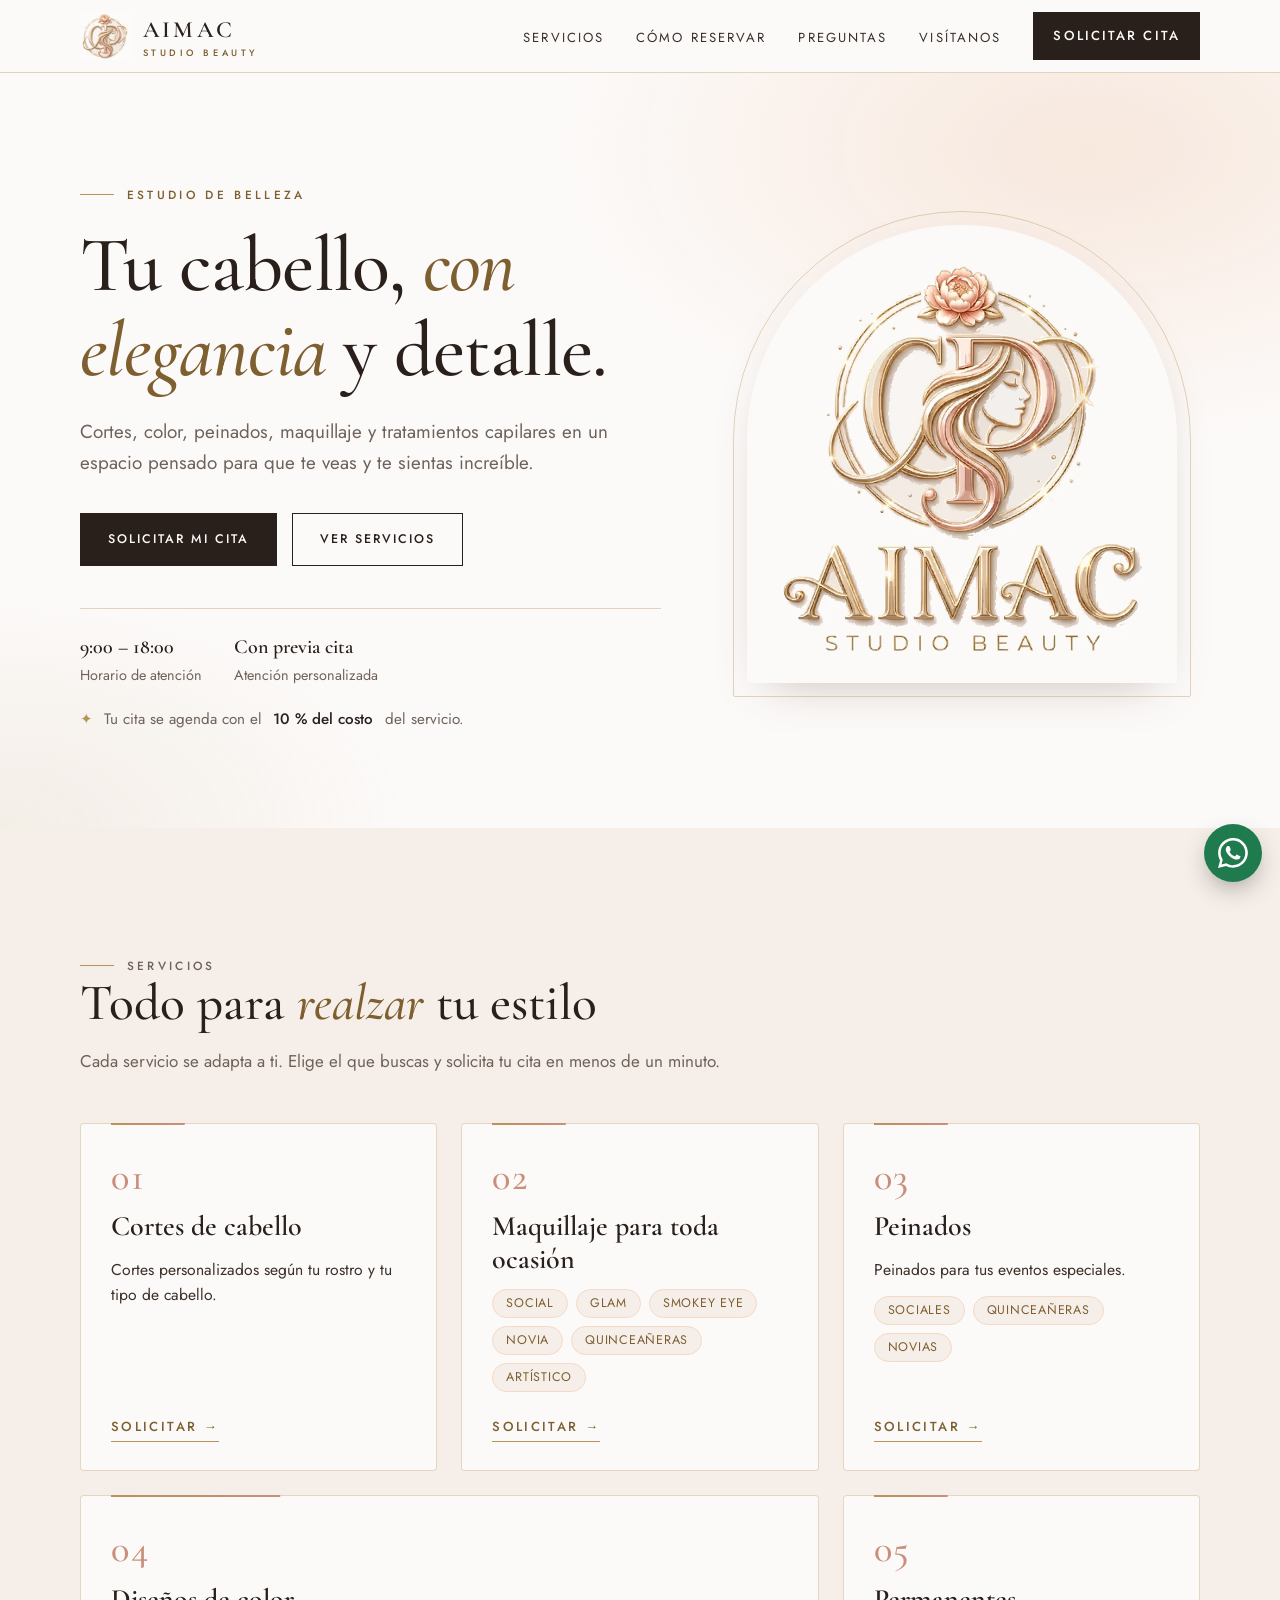
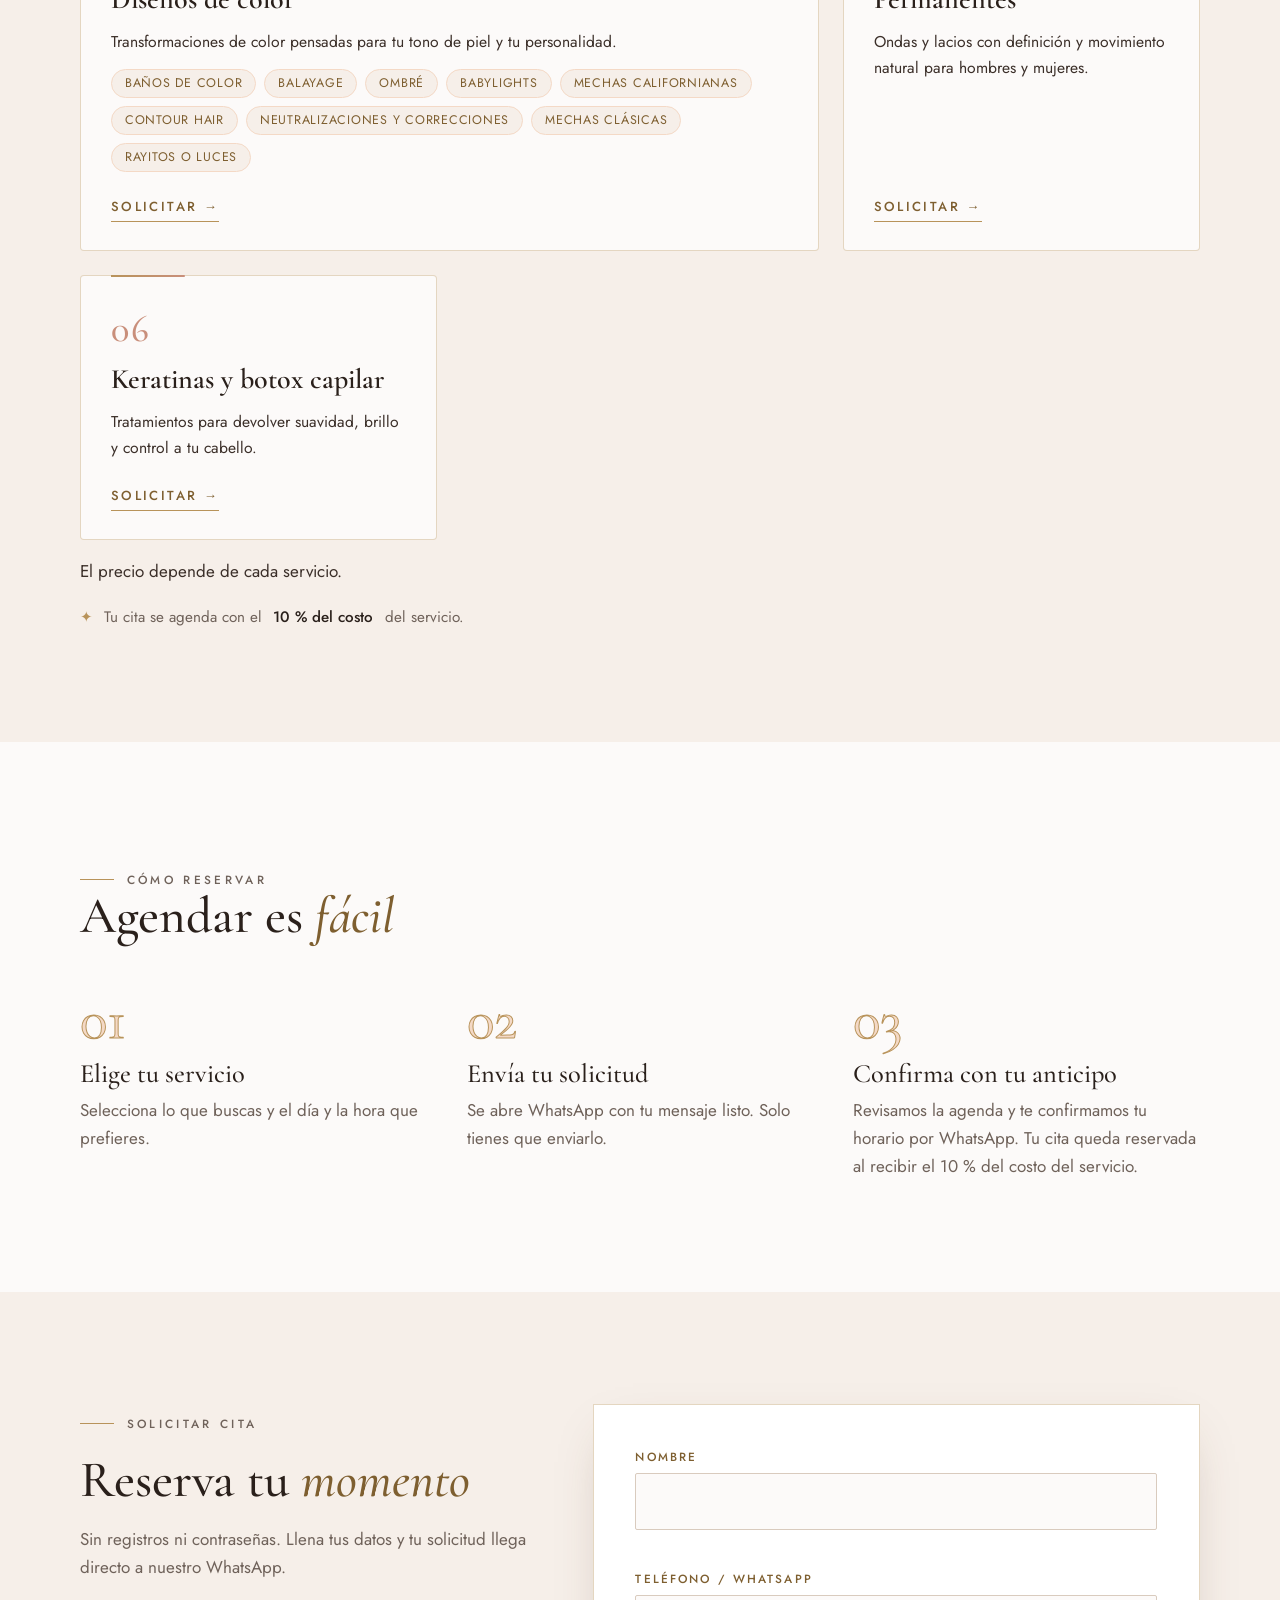
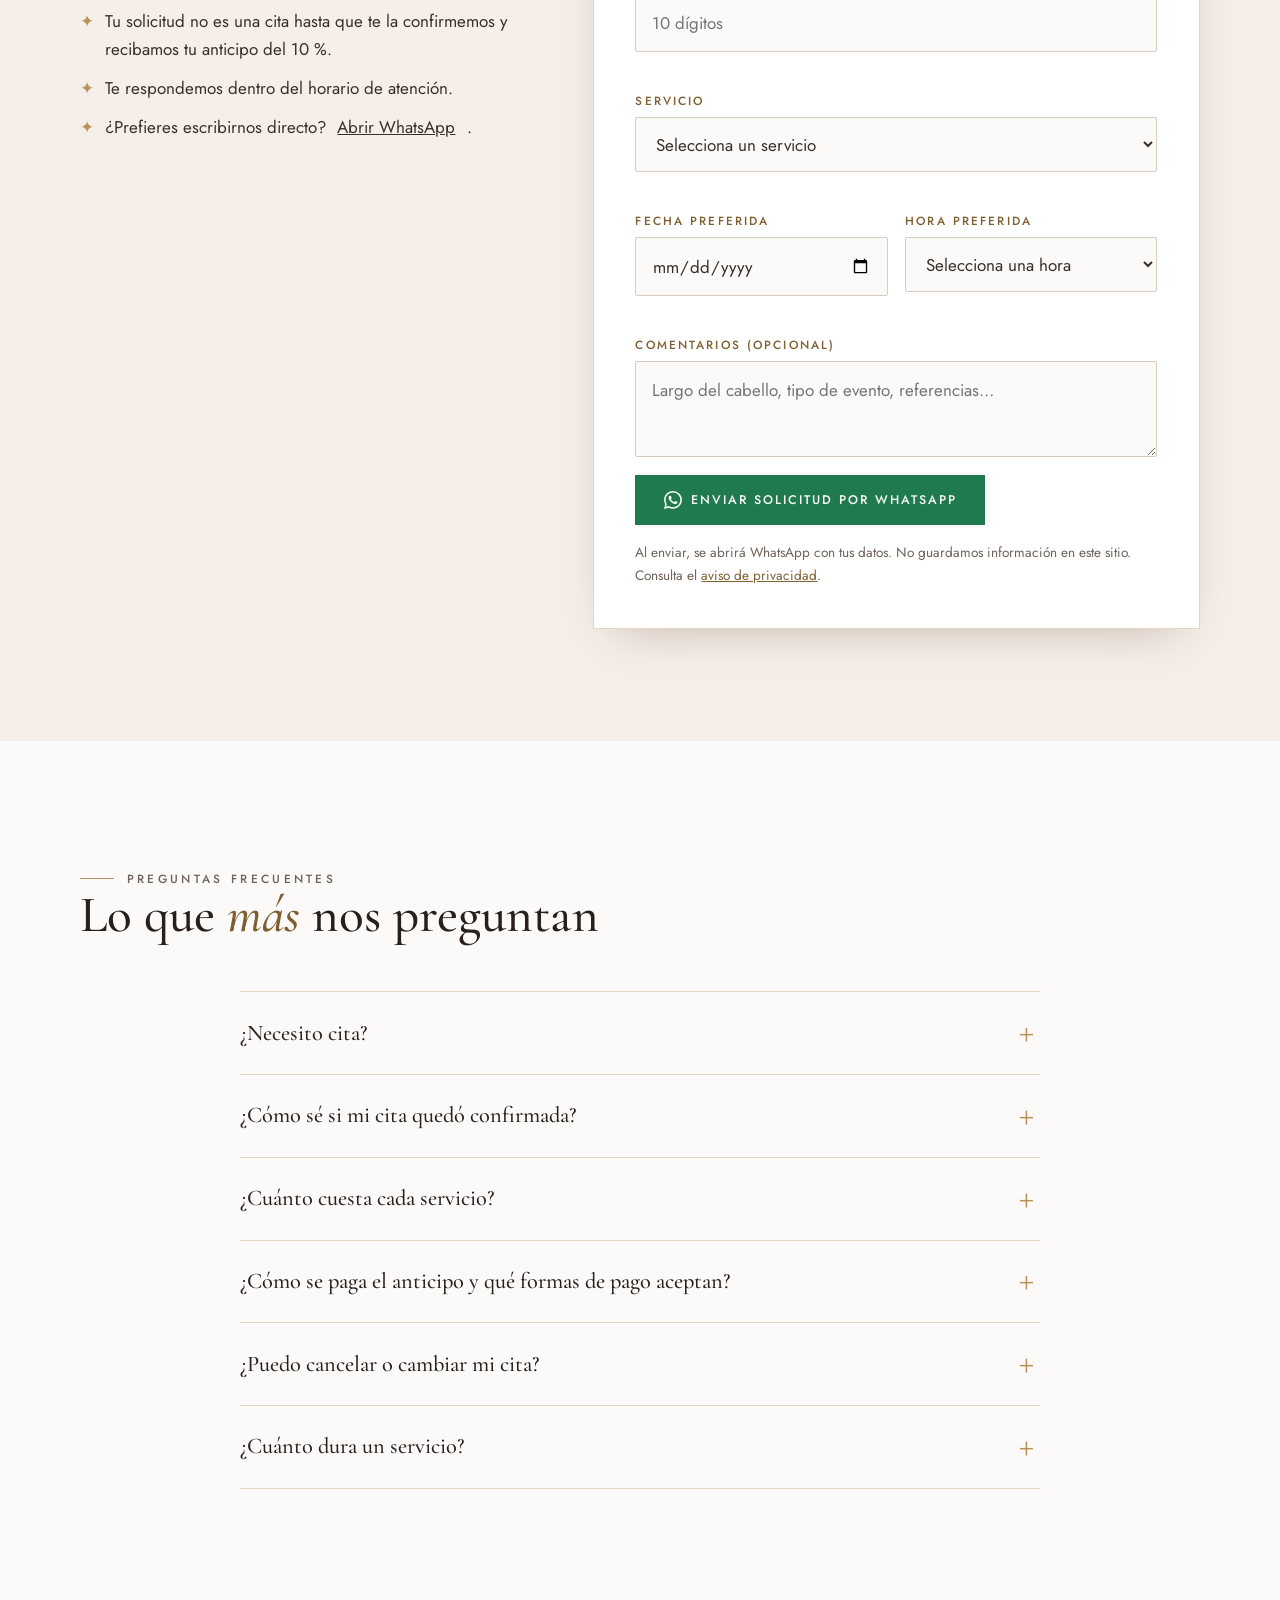
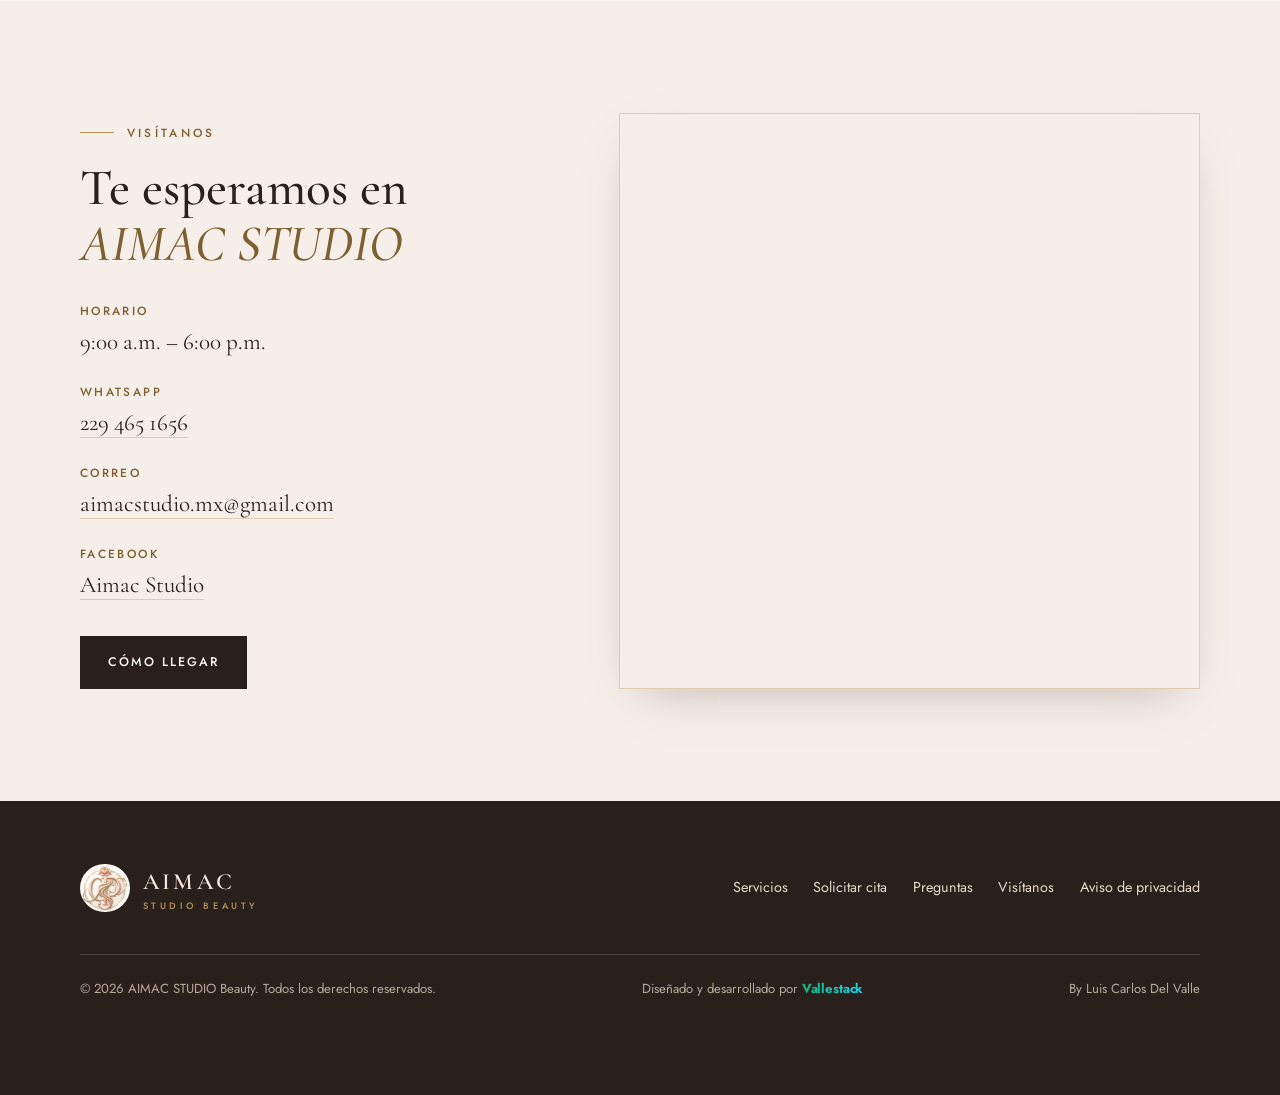
==== commit 208cc60a: "se cambio el aviso de privacidad" ====
--- a/index.html
+++ b/index.html
@@ -352,8 +352,9 @@
       </div>
       <div class="copy">
         <p>© <span id="year">2026</span> AIMAC STUDIO Beauty. Todos los derechos reservados.</p>
-        <p class="credit">Diseño y desarrollo por <a href="https://vallestack.luisdelvalledelvlle.workers.dev/"
+        <p class="credit">Diseñado y desarrollado por <a href="https://vallestack.com/"
             target="_blank" rel="noopener"><strong title="Luis Carlos Del Valle">Vallestack</strong></a></p>
+            <p class="credit">By Luis Carlos Del Valle</p>
       </div>
     </div>
   </footer>
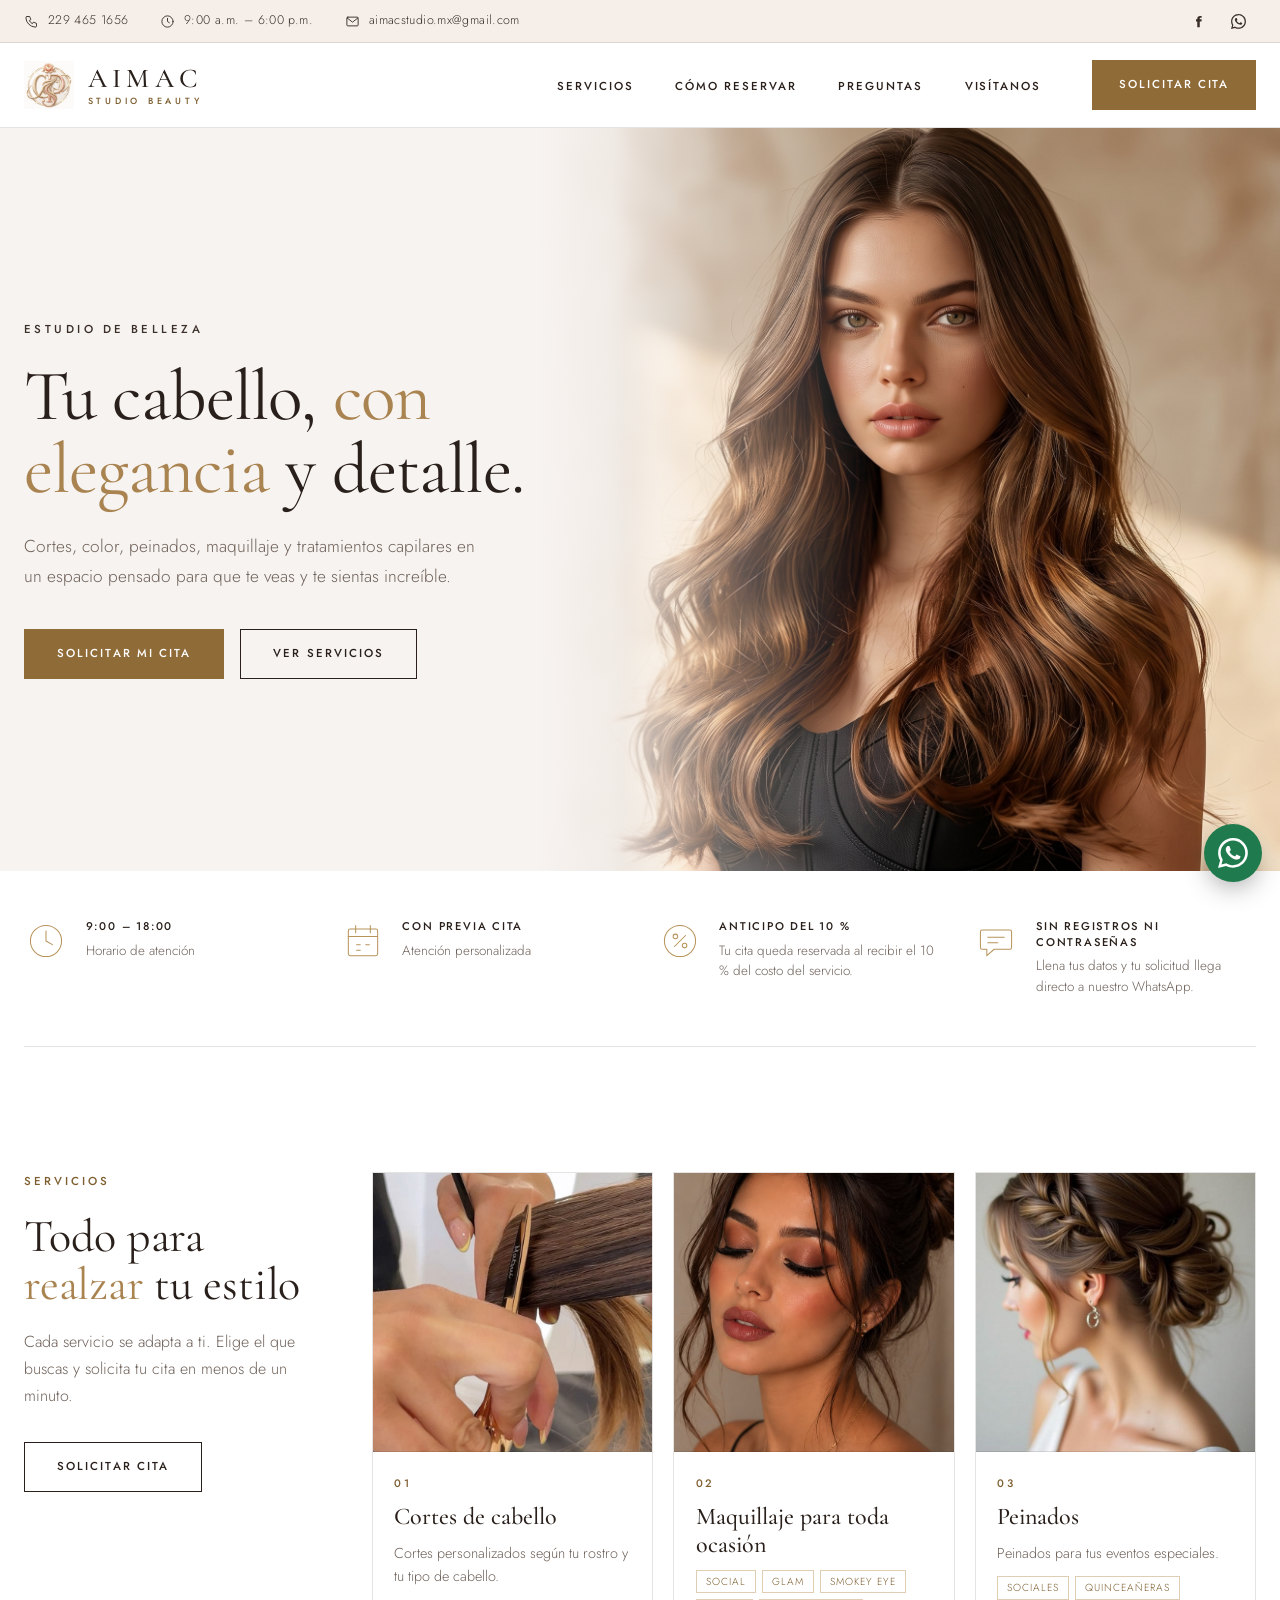
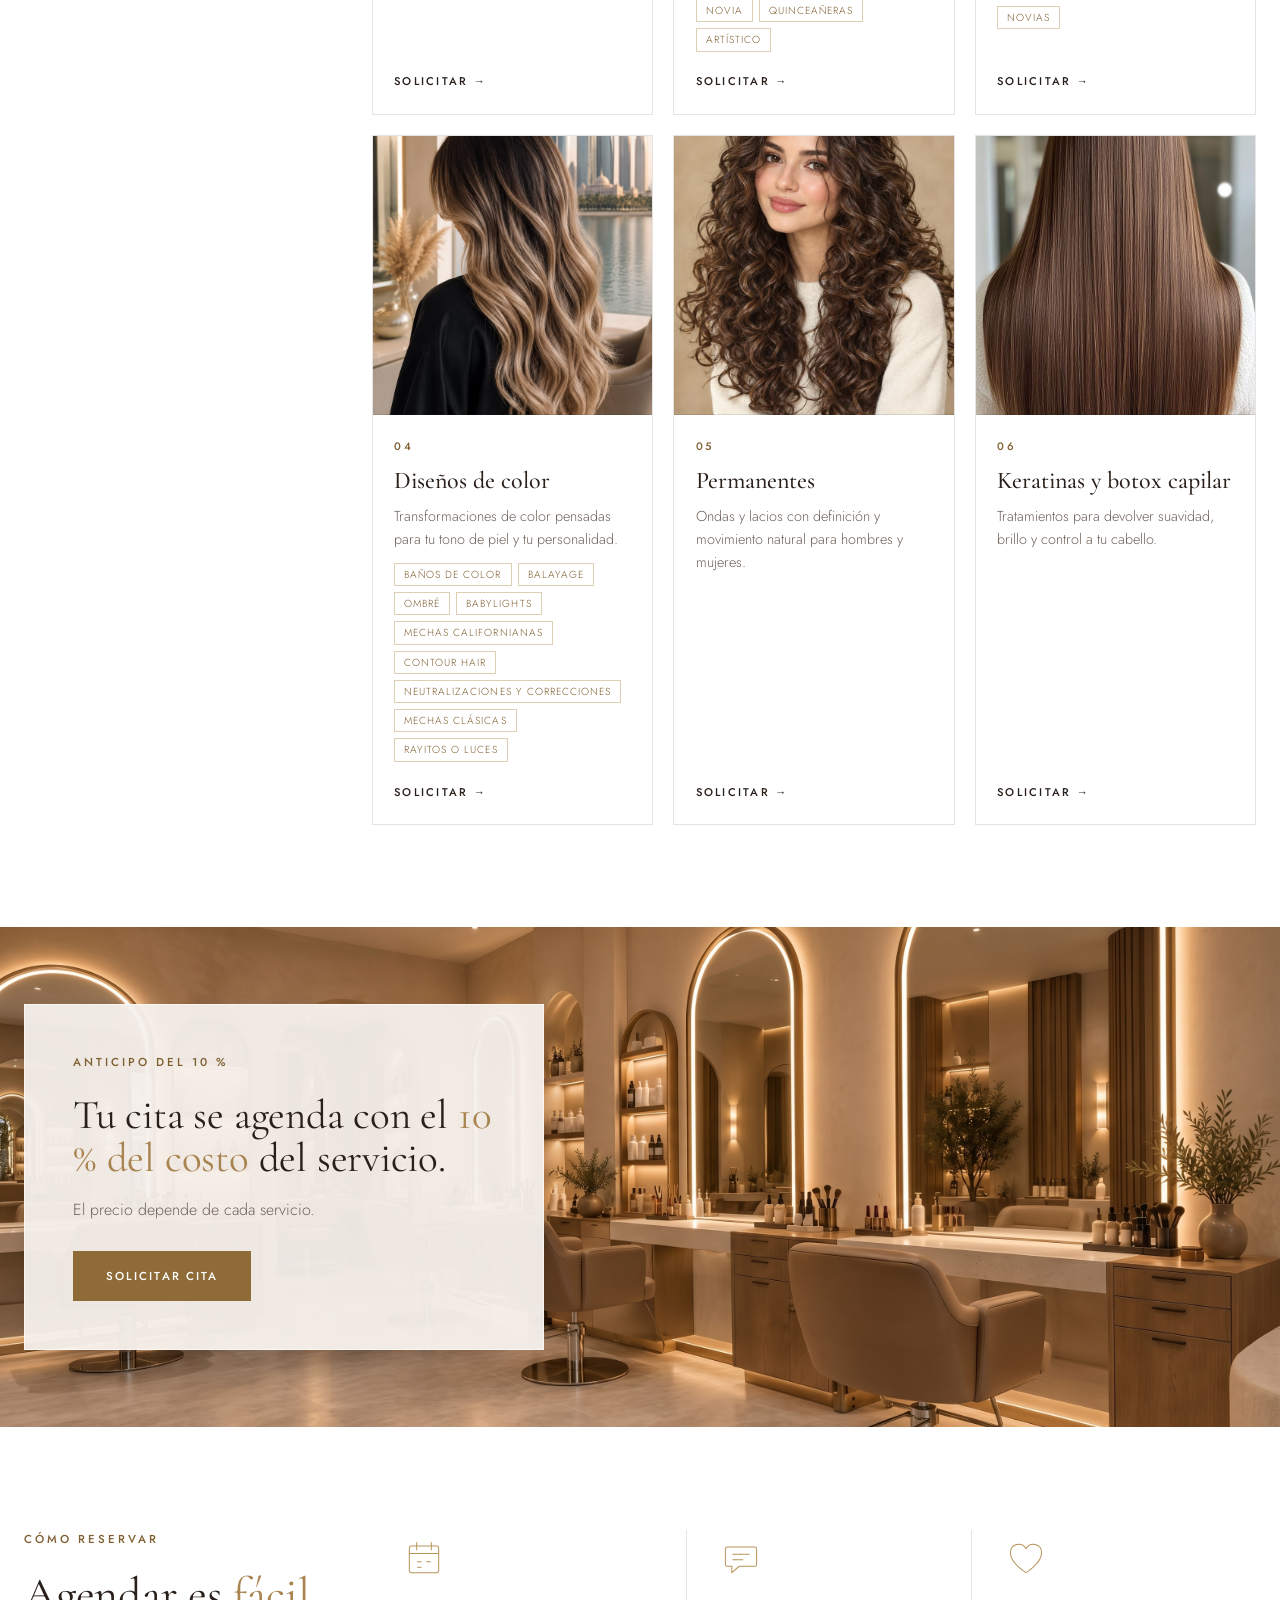
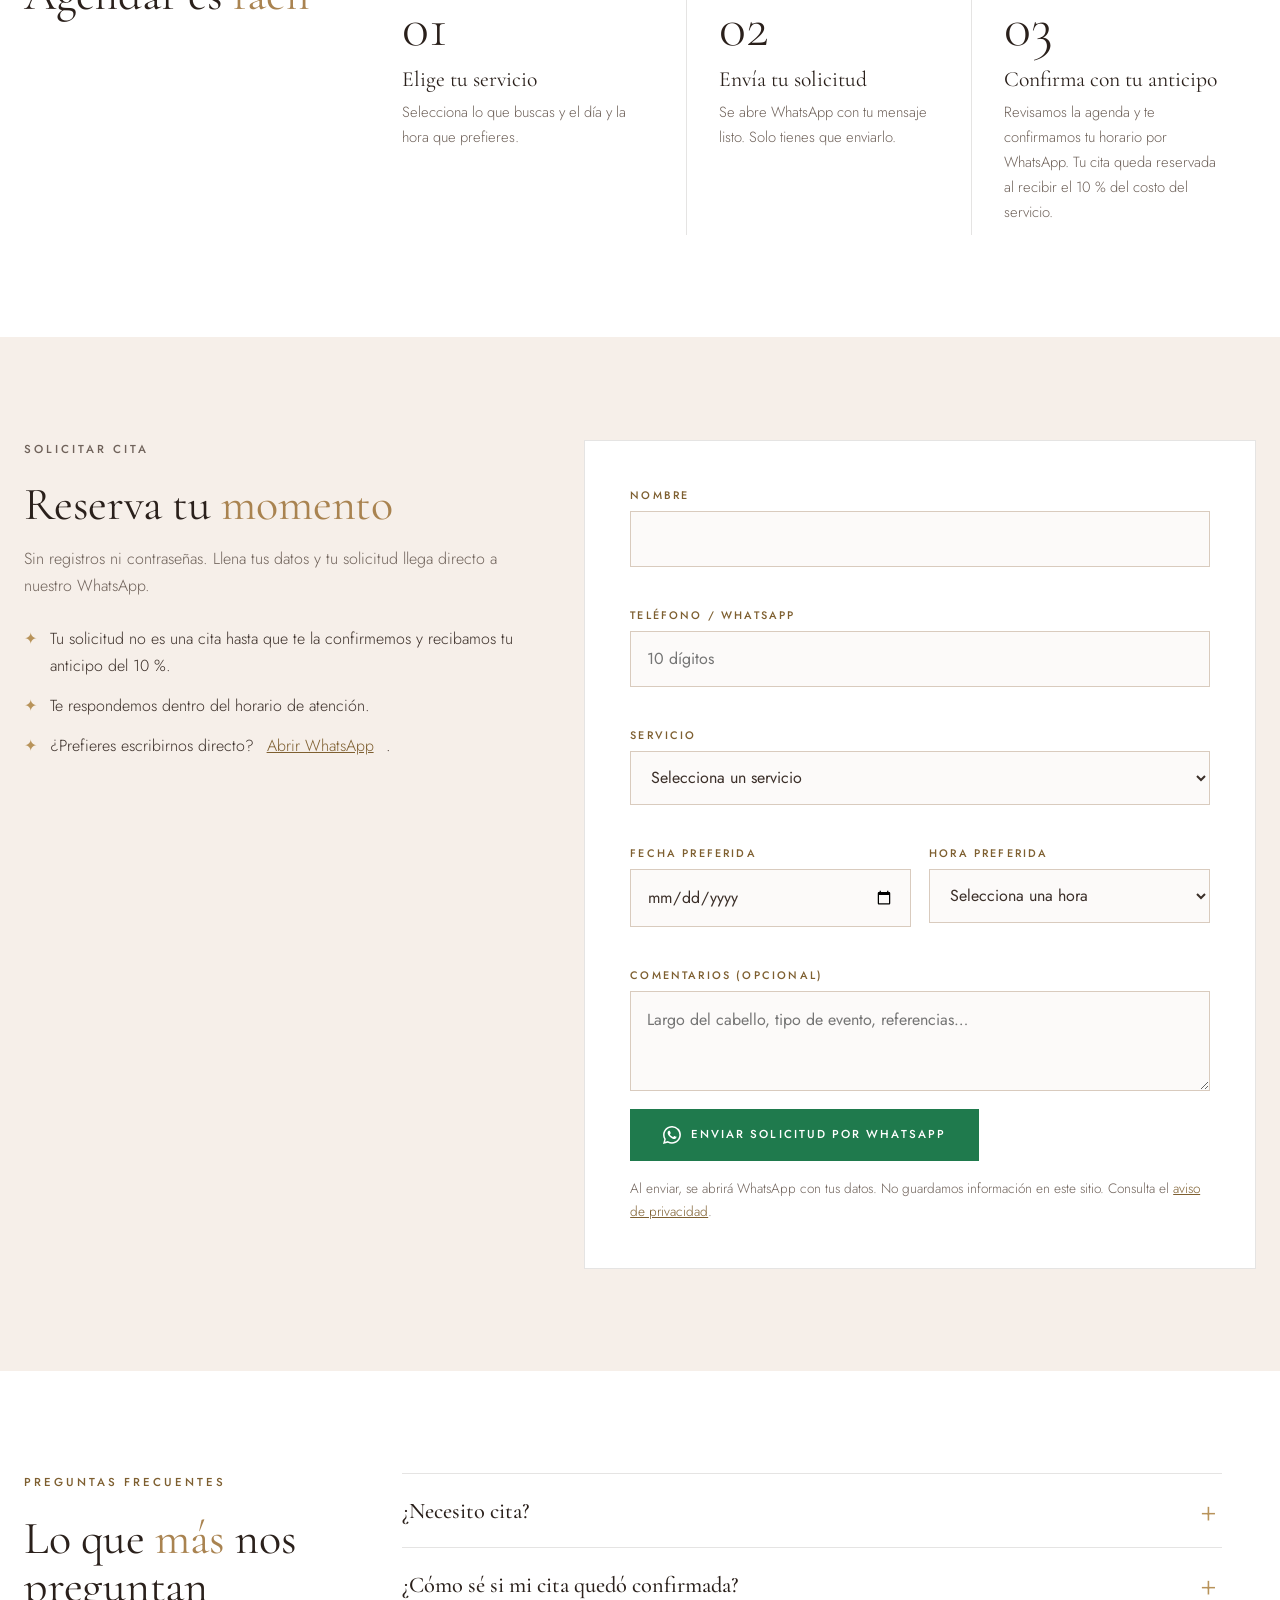
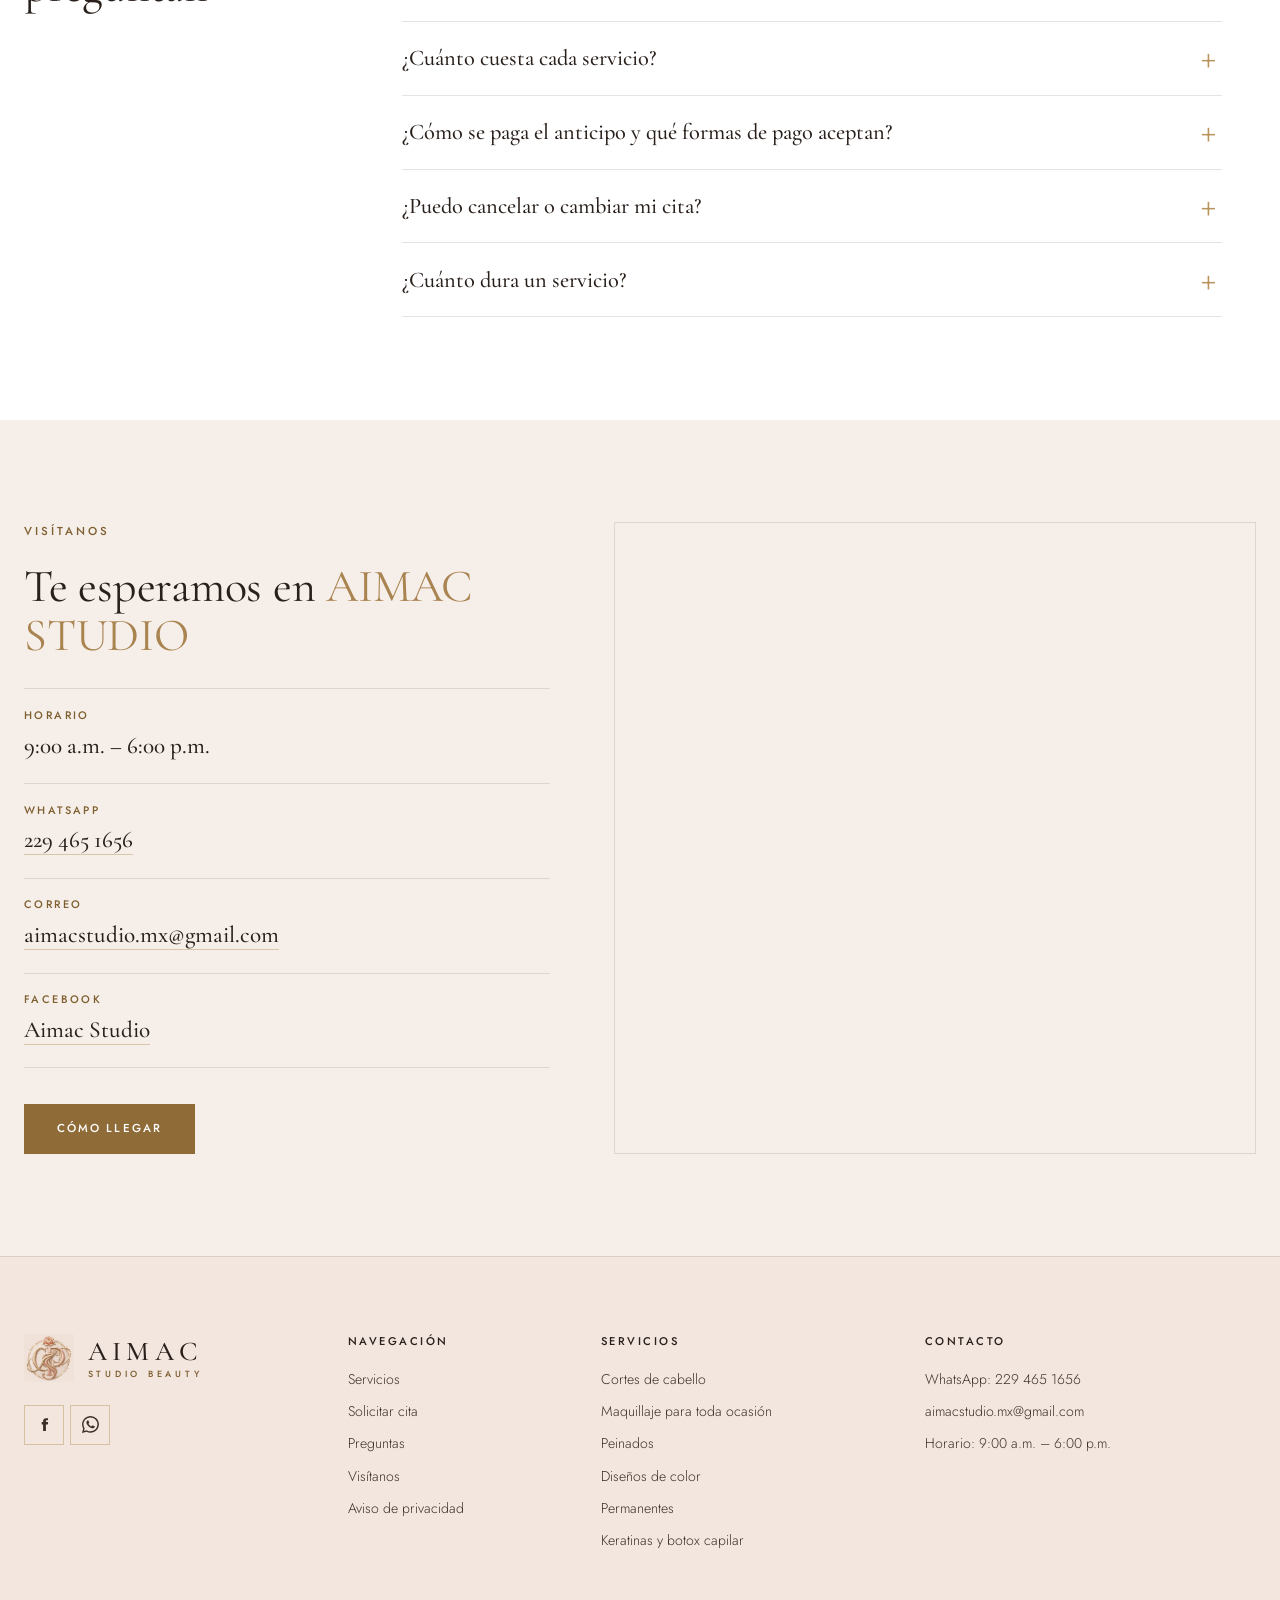
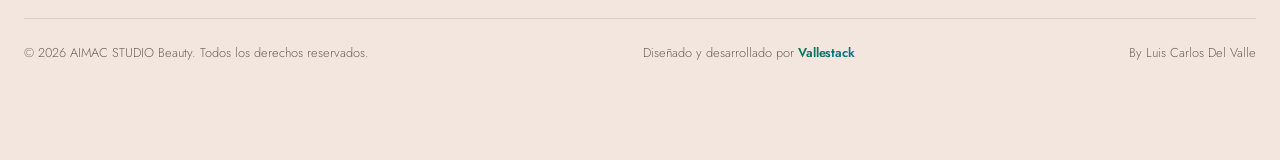
==== commit baf96ff1: "se actualizo la estatica y el diseño de la landing" ====
--- a/index.html
+++ b/index.html
@@ -21,7 +21,7 @@
   <link rel="preconnect" href="https://fonts.googleapis.com">
   <link rel="preconnect" href="https://fonts.gstatic.com" crossorigin>
   <link rel="stylesheet"
-    href="https://fonts.googleapis.com/css2?family=Cormorant+Garamond:ital,wght@0,500;0,600;1,500&family=Jost:wght@400;500&display=swap">
+    href="https://fonts.googleapis.com/css2?family=Cormorant+Garamond:ital,wght@0,300;0,400;0,500;0,600;1,400;1,500&family=Jost:wght@300;400;500&display=swap">
   <link rel="stylesheet" href="styles.css">
   <script type="application/ld+json">
 {
@@ -40,6 +40,30 @@
 
 <body>
   <a class="skip" href="#contenido">Saltar al contenido</a>
+
+  <div class="topbar">
+    <div class="wrap topbar-in">
+      <ul class="topbar-info">
+        <li>
+          <svg viewBox="0 0 24 24" aria-hidden="true"><path d="M5 4h4l2 5-2.5 1.5a11 11 0 0 0 5 5L15 13l5 2v4a2 2 0 0 1-2 2A16 16 0 0 1 3 6a2 2 0 0 1 2-2z"/></svg>
+          <span class="sr-only">WhatsApp:</span><a href="#" data-wa-link>229 465 1656</a>
+        </li>
+        <li>
+          <svg viewBox="0 0 24 24" aria-hidden="true"><circle cx="12" cy="12" r="9"/><path d="M12 7v5l3 2"/></svg>
+          <span><span class="sr-only">Horario:</span> 9:00 a.m. – 6:00 p.m.</span>
+        </li>
+        <li class="topbar-mail">
+          <svg viewBox="0 0 24 24" aria-hidden="true"><rect x="3" y="5" width="18" height="14" rx="1.5"/><path d="m3.5 6.5 8.5 6.5 8.5-6.5"/></svg>
+          <span class="sr-only">Correo:</span><a href="mailto:aimacstudio.mx@gmail.com">aimacstudio.mx@gmail.com</a>
+        </li>
+      </ul>
+      <ul class="topbar-social">
+        <li><a href="https://www.facebook.com/search/top?q=Aimac%20Studio" target="_blank" rel="noopener" data-fb
+            aria-label="Facebook: Aimac Studio"><svg viewBox="0 0 24 24" fill="currentColor" aria-hidden="true"><path d="M14 8.5V7a1 1 0 0 1 1-1h2V3h-2.500A4.500 4.500 0 0 0 10 7.500v1H8V12h2v9h4v-9h2.700l.5-3.500z"/></svg></a></li>
+        <li><a href="#" data-wa-link aria-label="Escribir por WhatsApp"><svg viewBox="0 0 24 24" fill="currentColor" aria-hidden="true"><path d="M20.5 3.5A11.8 11.8 0 0 0 12 0C5.4 0 .1 5.3.1 11.9c0 2.1.5 4.1 1.6 5.9L0 24l6.4-1.7a11.9 11.9 0 0 0 5.6 1.4c6.6 0 11.9-5.3 11.9-11.9 0-3.2-1.2-6.200-3.400-8.300zM12 21.700c-1.800 0-3.500-.5-5-1.400l-.4-.2-3.800 1 1-3.700-.2-.4a9.800 9.800 0 0 1-1.500-5.100C2.100 6.500 6.600 2 12 2c2.600 0 5.100 1 6.900 2.900a9.700 9.700 0 0 1 2.900 6.900c0 5.400-4.400 9.900-9.800 9.900zm5.400-7.400c-.3-.1-1.800-.9-2-1-.3-.1-.5-.1-.7.1l-.9 1.100c-.2.200-.3.200-.6.100-1.700-.8-2.800-1.500-3.900-3.400-.3-.5.300-.5.900-1.600.1-.2 0-.4 0-.5l-.9-2.200c-.2-.6-.5-.5-.7-.5h-.6c-.2 0-.5.100-.8.400-.3.300-1 1-1 2.400s1 2.800 1.200 3c.1.200 2 3.100 4.900 4.300 1.800.8 2.500.8 3.400.7.600-.1 1.800-.7 2-1.400.3-.7.300-1.300.2-1.400-.1-.1-.3-.2-.6-.3z"/></svg></a></li>
+      </ul>
+    </div>
+  </div>
 
   <header class="site-header">
     <div class="wrap nav">
@@ -63,7 +87,7 @@
 
     <section class="hero" id="inicio">
       <div class="wrap hero-grid">
-        <div>
+        <div class="hero-copy">
           <p class="eyebrow rv">Estudio de belleza</p>
           <h1 class="rv">Tu cabello, <em>con elegancia</em> y detalle.</h1>
           <p class="lead rv">Cortes, color, peinados, maquillaje y tratamientos capilares en un espacio pensado para que
@@ -72,119 +96,174 @@
             <a class="btn" href="#cita">Solicitar mi cita</a>
             <a class="btn btn--ghost" href="#servicios">Ver servicios</a>
           </div>
-          <ul class="hero-meta rv">
-            <li><b>9:00 – 18:00</b>Horario de atención</li>
-            <li><b>Con previa cita</b>Atención personalizada</li>
-          </ul>
-          <p class="hero-deposit rv"><span aria-hidden="true">✦</span> Tu cita se agenda con el <strong>10 % del
-              costo</strong> del servicio.</p>
-        </div>
-        <div class="hero-art rv">
-          <div class="frame">
-            <img src="assets/logo.webp" width="720" height="766"
-              alt="Logotipo de AIMAC STUDIO Beauty: monograma dorado con perfil de mujer y peonía">
-          </div>
-        </div>
-      </div>
-    </section>
-
-    <section id="servicios" class="alt">
+        </div>
+      </div>
+      <div class="hero-media rv">
+        <div class="hero-photo" aria-hidden="true"></div>
+      </div>
+    </section>
+
+    <section class="benefits" aria-label="Información de atención">
       <div class="wrap">
+        <ul class="benefits-grid">
+          <li class="rv">
+            <svg viewBox="0 0 48 48" aria-hidden="true"><circle cx="24" cy="24" r="17"/><path d="M24 13v11l7 4"/></svg>
+            <div>
+              <b>9:00 – 18:00</b>
+              <span>Horario de atención</span>
+            </div>
+          </li>
+          <li class="rv">
+            <svg viewBox="0 0 48 48" aria-hidden="true"><rect x="8" y="11" width="32" height="29" rx="2"/><path d="M8 19h32M16 7v8M32 7v8M17 28h4M27 28h4M17 34h4"/></svg>
+            <div>
+              <b>Con previa cita</b>
+              <span>Atención personalizada</span>
+            </div>
+          </li>
+          <li class="rv">
+            <svg viewBox="0 0 48 48" aria-hidden="true"><circle cx="24" cy="24" r="17"/><path d="M18 30l12-12"/><circle cx="19" cy="19" r="2.5"/><circle cx="29" cy="29" r="2.5"/></svg>
+            <div>
+              <b>Anticipo del 10 %</b>
+              <span>Tu cita queda reservada al recibir el 10 % del costo del servicio.</span>
+            </div>
+          </li>
+          <li class="rv">
+            <svg viewBox="0 0 48 48" aria-hidden="true"><path d="M9 12h30a2 2 0 0 1 2 2v17a2 2 0 0 1-2 2H22l-8 7v-7H9a2 2 0 0 1-2-2V14a2 2 0 0 1 2-2z"/><path d="M15 20h18M15 26h11"/></svg>
+            <div>
+              <b>Sin registros ni contraseñas</b>
+              <span>Llena tus datos y tu solicitud llega directo a nuestro WhatsApp.</span>
+            </div>
+          </li>
+        </ul>
+      </div>
+    </section>
+
+    <section id="servicios" class="services-sec">
+      <div class="wrap services-layout">
         <div class="sec-head rv">
           <p class="eyebrow">Servicios</p>
           <h2>Todo para <em>realzar</em> tu estilo</h2>
           <p>Cada servicio se adapta a ti. Elige el que buscas y solicita tu cita en menos de un minuto.</p>
+          <a class="btn btn--ghost" href="#cita">Solicitar cita</a>
         </div>
         <div class="services">
           <article class="svc rv">
-            <span class="n">01</span>
-            <h3>Cortes de cabello</h3>
-            <p>Cortes personalizados según tu rostro y tu tipo de cabello.</p>
-            <a href="#cita" data-service="Cortes de cabello">Solicitar</a>
-          </article>
-
-          <article class="svc rv">
-            <span class="n">02</span>
-            <h3>Maquillaje para toda ocasión</h3>
-            <ul class="tags">
-              <li>Social</li>
-              <li>Glam</li>
-              <li>Smokey eye</li>
-              <li>Novia</li>
-              <li>Quinceañeras</li>
-              <li>Artístico</li>
-            </ul>
-            <a href="#cita" data-service="Maquillaje para toda ocasión">Solicitar</a>
-          </article>
-
-          <article class="svc rv">
-            <span class="n">03</span>
-            <h3>Peinados</h3>
-            <p>Peinados para tus eventos especiales.</p>
-            <ul class="tags">
-              <li>Sociales</li>
-              <li>Quinceañeras</li>
-              <li>Novias</li>
-            </ul>
-            <a href="#cita" data-service="Peinados">Solicitar</a>
-          </article>
-
-          <article class="svc rv">
-            <span class="n">04</span>
-            <h3>Diseños de color</h3>
-            <p>Transformaciones de color pensadas para tu tono de piel y tu personalidad.</p>
-            <ul class="tags">
-              <li>Baños de color</li>
-              <li>Balayage</li>
-              <li>Ombré</li>
-              <li>Babylights</li>
-              <li>Mechas californianas</li>
-              <li>Contour hair</li>
-              <li>Neutralizaciones y correcciones</li>
-              <li>Mechas clásicas</li>
-              <li>Rayitos o luces</li>
-            </ul>
-            <a href="#cita" data-service="Diseños de color">Solicitar</a>
-          </article>
-
-          <article class="svc rv">
-            <span class="n">05</span>
-            <h3>Permanentes</h3>
-            <p>Ondas y lacios con definición y movimiento natural para hombres y mujeres.</p>
-            <a href="#cita" data-service="Permanentes">Solicitar</a>
-          </article>
-
-          <article class="svc rv">
-            <span class="n">06</span>
-            <h3>Keratinas y botox capilar</h3>
-            <p>Tratamientos para devolver suavidad, brillo y control a tu cabello.</p>
-            <a href="#cita" data-service="Keratinas y botox capilar">Solicitar</a>
-          </article>
-        </div>
-
-        <p class="price-note rv">El precio depende de cada servicio.</p>
-        <p class="hero-deposit rv"><span aria-hidden="true">✦</span> Tu cita se agenda con el <strong>10 % del
-            costo</strong> del servicio.</p>
-
-      </div>
-    </section>
-
-    <section id="reservar">
+            <div class="svc-img svc-img--cortes" aria-hidden="true"></div>
+            <div class="svc-body">
+              <span class="n">01</span>
+              <h3>Cortes de cabello</h3>
+              <p>Cortes personalizados según tu rostro y tu tipo de cabello.</p>
+              <a href="#cita" data-service="Cortes de cabello">Solicitar</a>
+            </div>
+          </article>
+
+          <article class="svc rv">
+            <div class="svc-img svc-img--maquillaje" aria-hidden="true"></div>
+            <div class="svc-body">
+              <span class="n">02</span>
+              <h3>Maquillaje para toda ocasión</h3>
+              <ul class="tags">
+                <li>Social</li>
+                <li>Glam</li>
+                <li>Smokey eye</li>
+                <li>Novia</li>
+                <li>Quinceañeras</li>
+                <li>Artístico</li>
+              </ul>
+              <a href="#cita" data-service="Maquillaje para toda ocasión">Solicitar</a>
+            </div>
+          </article>
+
+          <article class="svc rv">
+            <div class="svc-img svc-img--peinados" aria-hidden="true"></div>
+            <div class="svc-body">
+              <span class="n">03</span>
+              <h3>Peinados</h3>
+              <p>Peinados para tus eventos especiales.</p>
+              <ul class="tags">
+                <li>Sociales</li>
+                <li>Quinceañeras</li>
+                <li>Novias</li>
+              </ul>
+              <a href="#cita" data-service="Peinados">Solicitar</a>
+            </div>
+          </article>
+
+          <article class="svc rv">
+            <div class="svc-img svc-img--color" aria-hidden="true"></div>
+            <div class="svc-body">
+              <span class="n">04</span>
+              <h3>Diseños de color</h3>
+              <p>Transformaciones de color pensadas para tu tono de piel y tu personalidad.</p>
+              <ul class="tags">
+                <li>Baños de color</li>
+                <li>Balayage</li>
+                <li>Ombré</li>
+                <li>Babylights</li>
+                <li>Mechas californianas</li>
+                <li>Contour hair</li>
+                <li>Neutralizaciones y correcciones</li>
+                <li>Mechas clásicas</li>
+                <li>Rayitos o luces</li>
+              </ul>
+              <a href="#cita" data-service="Diseños de color">Solicitar</a>
+            </div>
+          </article>
+
+          <article class="svc rv">
+            <div class="svc-img svc-img--permanentes" aria-hidden="true"></div>
+            <div class="svc-body">
+              <span class="n">05</span>
+              <h3>Permanentes</h3>
+              <p>Ondas y lacios con definición y movimiento natural para hombres y mujeres.</p>
+              <a href="#cita" data-service="Permanentes">Solicitar</a>
+            </div>
+          </article>
+
+          <article class="svc rv">
+            <div class="svc-img svc-img--keratinas" aria-hidden="true"></div>
+            <div class="svc-body">
+              <span class="n">06</span>
+              <h3>Keratinas y botox capilar</h3>
+              <p>Tratamientos para devolver suavidad, brillo y control a tu cabello.</p>
+              <a href="#cita" data-service="Keratinas y botox capilar">Solicitar</a>
+            </div>
+          </article>
+        </div>
+      </div>
+    </section>
+
+    <section class="promo" aria-labelledby="promo-titulo">
+      <div class="promo-photo" aria-hidden="true"></div>
       <div class="wrap">
+        <div class="promo-card rv">
+          <p class="eyebrow">Anticipo del 10 %</p>
+          <h2 id="promo-titulo">Tu cita se agenda con el <em>10 % del costo</em> del servicio.</h2>
+          <p class="promo-note">El precio depende de cada servicio.</p>
+          <a class="btn" href="#cita">Solicitar cita</a>
+        </div>
+      </div>
+    </section>
+
+    <section id="reservar" class="why">
+      <div class="wrap why-layout">
         <div class="sec-head rv">
           <p class="eyebrow">Cómo reservar</p>
           <h2>Agendar es <em>fácil</em></h2>
         </div>
         <ol class="steps">
           <li class="rv">
+            <svg viewBox="0 0 48 48" aria-hidden="true"><rect x="8" y="11" width="32" height="29" rx="2"/><path d="M8 19h32M16 7v8M32 7v8M17 28h4M27 28h4M17 34h4"/></svg>
             <h3>Elige tu servicio</h3>
             <p>Selecciona lo que buscas y el día y la hora que prefieres.</p>
           </li>
           <li class="rv">
+            <svg viewBox="0 0 48 48" aria-hidden="true"><path d="M9 12h30a2 2 0 0 1 2 2v17a2 2 0 0 1-2 2H22l-8 7v-7H9a2 2 0 0 1-2-2V14a2 2 0 0 1 2-2z"/><path d="M15 20h18M15 26h11"/></svg>
             <h3>Envía tu solicitud</h3>
             <p>Se abre WhatsApp con tu mensaje listo. Solo tienes que enviarlo.</p>
           </li>
           <li class="rv">
+            <svg viewBox="0 0 48 48" aria-hidden="true"><path d="M24 40S7 30 7 18a9 9 0 0 1 17-4 9 9 0 0 1 17 4c0 12-17 22-17 22z"/></svg>
             <h3>Confirma con tu anticipo</h3>
             <p>Revisamos la agenda y te confirmamos tu horario por WhatsApp. Tu cita queda reservada al recibir el 10 %
               del costo del servicio.</p>
@@ -262,8 +341,8 @@
       </div>
     </section>
 
-    <section id="preguntas">
-      <div class="wrap">
+    <section id="preguntas" class="faq-sec">
+      <div class="wrap faq-layout">
         <div class="sec-head rv">
           <p class="eyebrow">Preguntas frecuentes</p>
           <h2>Lo que <em>más</em> nos preguntan</h2>
@@ -304,7 +383,7 @@
       </div>
     </section>
 
-    <section id="visitanos" class="alt">
+    <section id="visitanos" class="alt visit-sec">
       <div class="wrap visit">
         <div class="rv">
           <p class="eyebrow">Visítanos</p>
@@ -343,18 +422,49 @@
   <footer>
     <div class="wrap">
       <div class="foot">
-        <a class="brand" href="#inicio"><img src="assets/monograma.webp" width="50" height="49" alt=""
-            style="mix-blend-mode:normal;border-radius:50%"><span>AIMAC<small>STUDIO BEAUTY</small></span></a>
+        <div class="foot-brand">
+          <a class="brand" href="#inicio"><img src="assets/monograma.webp" width="50" height="49" alt=""><span>AIMAC<small>STUDIO BEAUTY</small></span></a>
+          <ul class="foot-social">
+            <li><a href="https://www.facebook.com/search/top?q=Aimac%20Studio" target="_blank" rel="noopener"
+                aria-label="Facebook: Aimac Studio"><svg viewBox="0 0 24 24" fill="currentColor" aria-hidden="true"><path d="M14 8.5V7a1 1 0 0 1 1-1h2V3h-2.500A4.500 4.500 0 0 0 10 7.500v1H8V12h2v9h4v-9h2.700l.5-3.500z"/></svg></a></li>
+            <li><a href="#" data-wa-link aria-label="Escribir por WhatsApp"><svg viewBox="0 0 24 24" fill="currentColor" aria-hidden="true"><path d="M20.5 3.5A11.8 11.8 0 0 0 12 0C5.4 0 .1 5.3.1 11.9c0 2.1.5 4.1 1.6 5.9L0 24l6.4-1.7a11.9 11.9 0 0 0 5.6 1.4c6.6 0 11.9-5.3 11.9-11.9 0-3.2-1.2-6.200-3.400-8.300zM12 21.700c-1.800 0-3.500-.5-5-1.400l-.4-.2-3.800 1 1-3.700-.2-.4a9.800 9.800 0 0 1-1.500-5.100C2.100 6.500 6.600 2 12 2c2.600 0 5.100 1 6.900 2.900a9.700 9.700 0 0 1 2.900 6.900c0 5.400-4.400 9.900-9.800 9.900zm5.400-7.400c-.3-.1-1.800-.9-2-1-.3-.1-.5-.1-.7.1l-.9 1.100c-.2.200-.3.200-.6.100-1.700-.8-2.800-1.500-3.900-3.400-.3-.5.300-.5.900-1.600.1-.2 0-.4 0-.5l-.9-2.200c-.2-.6-.5-.5-.7-.5h-.6c-.2 0-.5.100-.8.400-.3.300-1 1-1 2.400s1 2.800 1.200 3c.1.200 2 3.100 4.900 4.300 1.800.8 2.500.8 3.400.7.600-.1 1.800-.7 2-1.400.3-.7.300-1.300.2-1.400-.1-.1-.3-.2-.6-.3z"/></svg></a></li>
+          </ul>
+        </div>
         <nav aria-label="Pie de página">
-          <a href="#servicios">Servicios</a><a href="#cita">Solicitar cita</a><a href="#preguntas">Preguntas</a><a
-            href="#visitanos">Visítanos</a><a href="aviso-de-privacidad.html">Aviso de privacidad</a>
+          <h2 class="foot-title">Navegación</h2>
+          <ul>
+            <li><a href="#servicios">Servicios</a></li>
+            <li><a href="#cita">Solicitar cita</a></li>
+            <li><a href="#preguntas">Preguntas</a></li>
+            <li><a href="#visitanos">Visítanos</a></li>
+            <li><a href="aviso-de-privacidad.html">Aviso de privacidad</a></li>
+          </ul>
         </nav>
+        <div>
+          <h2 class="foot-title">Servicios</h2>
+          <ul>
+            <li><a href="#servicios">Cortes de cabello</a></li>
+            <li><a href="#servicios">Maquillaje para toda ocasión</a></li>
+            <li><a href="#servicios">Peinados</a></li>
+            <li><a href="#servicios">Diseños de color</a></li>
+            <li><a href="#servicios">Permanentes</a></li>
+            <li><a href="#servicios">Keratinas y botox capilar</a></li>
+          </ul>
+        </div>
+        <div>
+          <h2 class="foot-title">Contacto</h2>
+          <ul>
+            <li>WhatsApp: <a href="#" data-wa-link>229 465 1656</a></li>
+            <li><a href="mailto:aimacstudio.mx@gmail.com">aimacstudio.mx@gmail.com</a></li>
+            <li>Horario: 9:00 a.m. – 6:00 p.m.</li>
+          </ul>
+        </div>
       </div>
       <div class="copy">
         <p>© <span id="year">2026</span> AIMAC STUDIO Beauty. Todos los derechos reservados.</p>
         <p class="credit">Diseñado y desarrollado por <a href="https://vallestack.com/"
             target="_blank" rel="noopener"><strong title="Luis Carlos Del Valle">Vallestack</strong></a></p>
-            <p class="credit">By Luis Carlos Del Valle</p>
+        <p class="credit">By Luis Carlos Del Valle</p>
       </div>
     </div>
   </footer>
--- a/styles.css
+++ b/styles.css
@@ -1,375 +1,334 @@
-/* AIMAC STUDIO — Landing Fase 0
-   Paleta tomada del logo: marfil, oro champagne, rosa oro, peonía, cacao. */
+/* AIMAC STUDIO — Landing
+   Estética: salón/spa de lujo, editorial y minimalista.
+   Paleta del logo: marfil, crema, blush, dorado/camel y cacao. */
+
 :root{
+  /* Paleta */
+  --white:#FFFFFF;
   --ivory:#FCFAF9;
   --cream:#F6EFE9;
+  --blush:#F2E6DF;
   --peony:#F4D9C6;
   --rose:#C98F7B;
   --rose-deep:#A8685A;
   --gold:#B8935A;
-  --gold-deep:#7E5F30;      /* texto dorado con contraste AA sobre marfil */
+  --gold-lg:#A98350;        /* dorado para titulares grandes (contraste ≥ 3:1) */
+  --gold-deep:#7E5F30;      /* dorado para texto pequeño (contraste AA) */
+  --camel:#8F6B38;          /* relleno de botones (texto blanco AA) */
+  --camel-dark:#6F5128;
   --cocoa:#2A201B;
   --ink:#3B2F29;
   --muted:#6F625A;
-  --line:rgba(184,147,90,.38);
+  --line:rgba(42,32,27,.12);
+  --line-gold:rgba(184,147,90,.45);
   --wa:#1F7A4D;
+
   --serif:"Cormorant Garamond","Cormorant",Georgia,"Times New Roman",serif;
   --sans:"Jost","Helvetica Neue",Arial,sans-serif;
-  --r:2px;
-  --shadow:0 18px 50px -22px rgba(90,60,40,.35);
+  --r:0;
+  --wrap:1240px;
+  --header-h:84px;
+
+  /* ===== FOTOGRAFÍAS =====
+     Las imágenes de abajo son ilustraciones de respaldo (assets/img/*.svg).
+     Para usar fotos reales, cambia `none` por url("assets/img/tu-foto.jpg")
+     (la foto se pinta encima de la ilustración). Ej.: --photo-hero:url("assets/img/hero.jpg"); */
+  --photo-hero:url("assets/img/hero3.jpg");
+  --photo-banner:url("assets/img/banner.jpg");
+  --photo-cortes:url("assets/img/cortes.jpg");
+  --photo-maquillaje:url("assets/img/maquillaje.jpg");
+  --photo-peinados:url("assets/img/peinados.jpg");
+  --photo-color:url("assets/img/dise%C3%B1os-de-color.jpg");
+  --photo-permanentes:url("assets/img/permanentes.jpg");
+  --photo-keratinas:url("assets/img/keratinas.jpg");
 }
+
 *,*::before,*::after{box-sizing:border-box}
-html{scroll-behavior:smooth;scroll-padding-top:84px;-webkit-text-size-adjust:100%}
-body{margin:0;background:var(--ivory);color:var(--ink);font-family:var(--sans);font-size:1.0625rem;line-height:1.65;font-weight:400;-webkit-font-smoothing:antialiased}
+html{scroll-behavior:smooth;scroll-padding-top:calc(var(--header-h) + 12px);-webkit-text-size-adjust:100%}
+body{margin:0;background:var(--ivory);color:var(--ink);font-family:var(--sans);font-size:1rem;line-height:1.7;font-weight:300;-webkit-font-smoothing:antialiased;text-rendering:optimizeLegibility}
 img{max-width:100%;height:auto;display:block}
 a{color:inherit}
-:focus-visible{outline:2px solid var(--rose-deep);outline-offset:3px}
+ul,ol{margin:0;padding:0;list-style:none}
+:focus-visible{outline:2px solid var(--camel);outline-offset:3px}
 .skip{position:absolute;left:-999px;top:8px;background:var(--cocoa);color:#fff;padding:.6rem 1rem;z-index:100}
 .skip:focus{left:8px}
-.wrap{width:min(1120px,100% - 40px);margin-inline:auto}
-
-/* Tipografía */
-h1,h2,h3{font-family:var(--serif);font-weight:500;line-height:1.08;color:var(--cocoa);margin:0}
-h1{font-size:clamp(2.7rem,7vw,4.9rem);letter-spacing:-.01em}
-h2{font-size:clamp(2.1rem,4.6vw,3.2rem)}
-h3{font-size:1.65rem}
-em{font-style:italic;color:var(--gold-deep)}
-.eyebrow{display:inline-flex;align-items:center;gap:.8rem;text-transform:uppercase;letter-spacing:.28em;font-size:.74rem;font-weight:500;color:var(--gold-deep);margin:0 0 1.2rem}
-.eyebrow::before{content:"";width:34px;height:1px;background:var(--gold)}
-.lead{font-size:1.18rem;color:var(--muted);max-width:34em}
-
-/* Botones */
-.btn{display:inline-flex;align-items:center;justify-content:center;gap:.6rem;padding:.95rem 1.7rem;min-height:48px;border:1px solid var(--cocoa);background:var(--cocoa);color:var(--ivory);text-decoration:none;text-transform:uppercase;letter-spacing:.16em;font-size:.78rem;font-weight:500;font-family:var(--sans);cursor:pointer;transition:background .25s,color .25s,border-color .25s,transform .25s}
-.btn:hover{background:var(--rose-deep);border-color:var(--rose-deep)}
-.btn--ghost{background:transparent;color:var(--cocoa)}
-.btn--ghost:hover{background:var(--cocoa);border-color:var(--cocoa);color:var(--ivory)}
+.sr-only{position:absolute;width:1px;height:1px;margin:-1px;padding:0;overflow:hidden;clip:rect(0,0,0,0);white-space:nowrap;border:0}
+.wrap{width:min(var(--wrap),100% - 48px);margin-inline:auto}
+
+/* ===== Tipografía ===== */
+h1,h2,h3{font-family:var(--serif);font-weight:400;line-height:1.05;color:var(--cocoa);margin:0}
+h1{font-size:clamp(2.9rem,5.6vw,5.4rem);letter-spacing:-.012em;line-height:1.02}
+h2{font-size:clamp(2.2rem,3.6vw,3.3rem);letter-spacing:-.005em}
+h3{font-size:1.5rem;line-height:1.15}
+em{font-style:normal;color:var(--gold-lg)}
+.eyebrow{margin:0 0 1.3rem;text-transform:uppercase;letter-spacing:.26em;font-size:.72rem;font-weight:500;color:var(--gold-deep)}
+.lead{font-size:1.08rem;color:var(--muted);max-width:27em;margin:1.6rem 0 2.4rem}
+
+/* ===== Botones ===== */
+.btn{display:inline-flex;align-items:center;justify-content:center;gap:.6rem;padding:1rem 2rem;min-height:50px;border:1px solid var(--camel);background:var(--camel);color:#fff;text-decoration:none;text-transform:uppercase;letter-spacing:.18em;font-size:.72rem;font-weight:500;font-family:var(--sans);line-height:1.2;cursor:pointer;transition:background .25s,color .25s,border-color .25s}
+.btn:hover{background:var(--camel-dark);border-color:var(--camel-dark)}
+.btn--ghost{background:transparent;color:var(--cocoa);border-color:var(--cocoa)}
+.btn--ghost:hover{background:var(--cocoa);border-color:var(--cocoa);color:#fff}
 .btn--wa{background:var(--wa);border-color:var(--wa)}
 .btn--wa:hover{background:#17623C;border-color:#17623C}
 .btn svg{width:18px;height:18px;flex:none}
 
-/* Header */
-.site-header{position:sticky;top:0;z-index:50;background:rgba(252,250,249,.9);backdrop-filter:blur(10px);-webkit-backdrop-filter:blur(10px);border-bottom:1px solid var(--line)}
-.nav{display:flex;align-items:center;justify-content:space-between;height:72px}
-.brand{display:flex;align-items:center;gap:.8rem;text-decoration:none}
-.brand img{width:50px;height:auto}
-.brand span{font-family:var(--serif);font-size:1.45rem;letter-spacing:.14em;color:var(--cocoa);font-weight:600}
-.brand small{display:block;font-family:var(--sans);font-size:.58rem;letter-spacing:.38em;color:var(--gold-deep);font-weight:500;margin-top:-.25rem}
-.menu{display:flex;align-items:center;gap:2rem;list-style:none;margin:0;padding:0}
-.menu a{text-decoration:none;font-size:.82rem;text-transform:uppercase;letter-spacing:.16em;padding:.5rem 0;position:relative}
+/* ===== Barra superior ===== */
+.topbar{background:var(--cream);border-bottom:1px solid var(--line);font-size:.78rem;letter-spacing:.03em;color:var(--ink)}
+.topbar-in{display:flex;align-items:center;justify-content:space-between;gap:1.5rem;min-height:42px}
+.topbar-info{display:flex;flex-wrap:wrap;align-items:center;gap:.2rem 2rem}
+.topbar-info li,.topbar-social a{display:inline-flex;align-items:center;gap:.55rem}
+.topbar svg{width:15px;height:15px;flex:none}
+.topbar-info svg{fill:none;stroke:currentColor;stroke-width:1.5;stroke-linecap:round;stroke-linejoin:round}
+.topbar a{text-decoration:none}
+.topbar-info a:hover{color:var(--gold-deep);text-decoration:underline;text-underline-offset:3px}
+.topbar-social{display:flex;align-items:center;gap:.2rem}
+.topbar-social a{width:36px;height:36px;justify-content:center;transition:color .25s}
+.topbar-social a:hover{color:var(--gold-deep)}
+
+/* ===== Header / navegación ===== */
+.site-header{position:sticky;top:0;z-index:50;background:rgba(255,255,255,.96);backdrop-filter:blur(10px);-webkit-backdrop-filter:blur(10px);border-bottom:1px solid var(--line)}
+.nav{display:flex;align-items:center;justify-content:space-between;height:var(--header-h)}
+.brand{display:flex;align-items:center;gap:.85rem;text-decoration:none}
+.brand img{width:50px;height:auto;mix-blend-mode:multiply}
+.brand span{font-family:var(--serif);font-size:1.7rem;letter-spacing:.2em;color:var(--cocoa);font-weight:500;line-height:1.1}
+.brand small{display:block;font-family:var(--sans);font-size:.56rem;letter-spacing:.42em;color:var(--gold-deep);font-weight:500;margin-top:.1rem}
+.menu{display:flex;align-items:center;gap:2.6rem}
+.menu a{text-decoration:none;font-size:.72rem;font-weight:500;text-transform:uppercase;letter-spacing:.17em;padding:.5rem 0;position:relative;color:var(--cocoa);transition:color .25s}
 .menu a:not(.btn)::after{content:"";position:absolute;left:0;bottom:2px;width:0;height:1px;background:var(--gold);transition:width .3s}
-.menu a:not(.btn):hover::after{width:100%}
-.menu .btn{padding:.7rem 1.2rem;color:var(--ivory)}
+.menu a:not(.btn):hover,.menu a[aria-current="true"]{color:var(--gold-deep)}
+.menu a:not(.btn):hover::after,.menu a[aria-current="true"]::after{width:100%}
+.menu .btn{padding:.95rem 1.6rem;margin-left:.6rem;color:#fff}
+.menu .btn:hover{color:#fff}
 .burger{display:none;background:none;border:0;width:48px;height:48px;cursor:pointer;color:var(--cocoa)}
 .burger span{display:block;width:24px;height:1.5px;background:currentColor;margin:6px auto;transition:transform .3s,opacity .3s}
 .burger[aria-expanded="true"] span:nth-child(1){transform:translateY(7.5px) rotate(45deg)}
 .burger[aria-expanded="true"] span:nth-child(2){opacity:0}
 .burger[aria-expanded="true"] span:nth-child(3){transform:translateY(-7.5px) rotate(-45deg)}
 
-/* Hero */
-.hero{position:relative;padding:clamp(3rem,8vw,6.5rem) 0 clamp(3.5rem,8vw,6rem);overflow:hidden;background:
-  radial-gradient(900px 500px at 85% 10%,rgba(244,217,198,.55),transparent 60%),
-  radial-gradient(700px 400px at 0% 100%,rgba(184,147,90,.12),transparent 60%),var(--ivory)}
-.hero-grid{display:grid;grid-template-columns:1.1fr .9fr;gap:clamp(2rem,5vw,5rem);align-items:center}
-.hero h1{margin-bottom:1.4rem}
-.hero .lead{margin:0 0 2.2rem}
-.cta-row{display:flex;flex-wrap:wrap;gap:.9rem}
-.hero-meta{display:flex;flex-wrap:wrap;gap:.5rem 2rem;margin:2.6rem 0 0;padding:1.4rem 0 0;border-top:1px solid var(--line);list-style:none;font-size:.9rem;color:var(--muted)}
-.hero-meta b{display:block;font-family:var(--serif);font-size:1.25rem;color:var(--cocoa);font-weight:600}
-.hero-art{position:relative;justify-self:center;width:min(100%,430px)}
-.hero-art::before{content:"";position:absolute;inset:-14px;border:1px solid var(--line);border-radius:999px 999px 8px 8px}
-.hero-art .frame{border-radius:999px 999px 6px 6px;overflow:hidden;background:var(--ivory);box-shadow:var(--shadow);padding:1.6rem 1.2rem 1rem}
-.hero-art img{width:100%}
-
-/* Secciones */
-section{padding:clamp(4rem,9vw,7rem) 0}
-.sec-head{max-width:640px;margin-bottom:3rem}
-.sec-head p{color:var(--muted);margin:1rem 0 0}
+/* ===== Hero ===== */
+.hero{position:relative;overflow:hidden;min-height:clamp(500px,42vw,660px);display:flex;align-items:center;background:#F7F3F0}
+.hero-grid{position:relative;z-index:2;padding-block:clamp(3.5rem,7vw,6rem)}
+.hero-copy{max-width:min(560px,50%)}
+.hero .eyebrow{color:var(--ink);letter-spacing:.3em}
+.hero h1{margin:0}
+.hero h1 em{display:inline}
+.cta-row{display:flex;flex-wrap:wrap;gap:1rem}
+.hero-media{position:absolute;z-index:1;top:0;right:0;bottom:0;width:58%}
+.hero-photo{position:absolute;inset:0;background-image:var(--photo-hero),url("assets/img/hero-art.svg");background-size:cover;background-position:center 25%;background-repeat:no-repeat}
+.hero-media::after{content:"";position:absolute;inset:0;background:linear-gradient(90deg,#F7F3F0 0%,rgba(247,243,240,.9) 10%,rgba(247,243,240,.4) 24%,rgba(247,243,240,0) 46%);pointer-events:none}
+
+/* ===== Franja de beneficios ===== */
+.benefits{background:var(--white);padding:clamp(2rem,4vw,3rem) 0}
+.benefits-grid{display:grid;grid-template-columns:repeat(4,1fr);gap:2rem 2.2rem;padding-bottom:clamp(2rem,4vw,3rem);border-bottom:1px solid var(--line)}
+.benefits-grid li{display:flex;align-items:flex-start;gap:1.1rem}
+.benefits svg,.steps svg{flex:none;fill:none;stroke:var(--gold);stroke-width:1.1;stroke-linecap:round;stroke-linejoin:round}
+.benefits svg{width:44px;height:44px}
+.benefits b{display:block;font-size:.7rem;font-weight:500;letter-spacing:.16em;text-transform:uppercase;color:var(--cocoa);margin-bottom:.35rem;line-height:1.4}
+.benefits span{display:block;font-size:.84rem;line-height:1.55;color:var(--muted)}
+
+/* ===== Secciones ===== */
+section{padding:clamp(4rem,8vw,7rem) 0}
+.sec-head p:not(.eyebrow){color:var(--muted);margin:1.2rem 0 0}
 .alt{background:var(--cream)}
 
-/* ===== Servicios — AIMAC STUDIO Beauty =====
-   Pegar al final de styles.css (sobrescribe estilos previos de .svc) */
-
-.services{
-  display:grid;
-  grid-template-columns:repeat(auto-fit,minmax(280px,1fr));
-  gap:24px;
-  align-items:stretch;
-}
-
-.services .svc{
-  position:relative;
-  display:flex;
-  flex-direction:column;
-  gap:14px;
-  padding:34px 30px 28px;
-  background:#FCFAF9;
-  border:1px solid rgba(184,147,90,.35);
-  border-radius:4px;
-  transition:transform .35s ease, box-shadow .35s ease, border-color .35s ease;
-}
-
-/* filete dorado superior que aparece al pasar el cursor */
-.services .svc::before{
-  content:"";
-  position:absolute;
-  top:-1px; left:30px; right:30px;
-  height:2px;
-  background:linear-gradient(90deg,#B8935A,#C98F7B);
-  transform:scaleX(.25);
-  transform-origin:left;
-  transition:transform .45s ease;
-}
-
-.services .svc:hover,
-.services .svc:focus-within{
-  transform:translateY(-4px);
-  border-color:#B8935A;
-  box-shadow:0 18px 40px -22px rgba(42,32,27,.35);
-}
-.services .svc:hover::before,
-.services .svc:focus-within::before{ transform:scaleX(1); }
-
-.services .svc .n{
-  font-family:"Cormorant Garamond",serif;
-  font-size:2.4rem;
-  line-height:1;
-  font-weight:500;
-  color:#C98F7B;
-  letter-spacing:.04em;
-}
-
-.services .svc h3{
-  margin:0;
-  font-family:"Cormorant Garamond",serif;
-  font-size:1.75rem;
-  line-height:1.15;
-  font-weight:600;
-  color:#2A201B;
-}
-
-.services .svc p{
-  margin:0;
-  font-family:"Jost",sans-serif;
-  font-size:.98rem;
-  line-height:1.65;
-  color:#3B2F29;
-}
-
-/* etiquetas de sub-servicios */
-.services .svc .tags{
-  list-style:none;
-  margin:0;
-  padding:0;
-  display:flex;
-  flex-wrap:wrap;
-  gap:8px;
-}
-.services .svc .tags li{
-  font-family:"Jost",sans-serif;
-  font-size:.78rem;
-  letter-spacing:.06em;
-  text-transform:uppercase;
-  color:#7E5F30;
-  background:#F6EFE9;
-  border:1px solid #F4D9C6;
-  border-radius:999px;
-  padding:6px 13px;
-  line-height:1.2;
-}
-
-/* enlace Solicitar, siempre abajo de la tarjeta */
-.services .svc a{
-  margin-top:auto;
-  padding-top:10px;
-  align-self:flex-start;
-  font-family:"Jost",sans-serif;
-  font-size:.82rem;
-  font-weight:500;
-  letter-spacing:.18em;
-  text-transform:uppercase;
-  text-decoration:none;
-  color:#7E5F30;
-  border-bottom:1px solid #B8935A;
-  padding-bottom:4px;
-  transition:color .25s ease, border-color .25s ease, letter-spacing .25s ease;
-}
-.services .svc a::after{ content:" →"; }
-.services .svc a:hover,
-.services .svc a:focus-visible{
-  color:#A8685A;
-  border-color:#A8685A;
-  letter-spacing:.22em;
-}
-.services .svc a:focus-visible{ outline:2px solid #B8935A; outline-offset:4px; }
-
-/* la tarjeta de Diseños de color tiene más contenido: ocupa 2 columnas en pantallas grandes */
-@media (min-width:980px){
-  .services .svc:nth-child(4){ grid-column:span 2; }
-}
-
-@media (max-width:520px){
-  .services .svc{ padding:28px 22px 24px; }
-  .services .svc h3{ font-size:1.55rem; }
-}
-
-@media (prefers-reduced-motion:reduce){
-  .services .svc,
-  .services .svc::before,
-  .services .svc a{ transition:none; }
-  .services .svc:hover{ transform:none; }
-}/* Pasos */
-.steps{display:grid;grid-template-columns:repeat(3,1fr);gap:2.5rem;counter-reset:s;list-style:none;padding:0;margin:0}
-.steps li{counter-increment:s;position:relative;padding-top:4.2rem}
-.steps li::before{content:counter(s,decimal-leading-zero);position:absolute;top:0;left:0;font-family:var(--serif);font-size:3.6rem;line-height:1;color:var(--peony);-webkit-text-stroke:1px var(--gold)}
-.steps h3{margin-bottom:.5rem}
-.steps p{margin:0;color:var(--muted)}
-
-/* Formulario */
+/* ===== Servicios ===== */
+.services-sec{background:var(--white);padding-top:clamp(3rem,6vw,5rem)}
+.services-layout{display:grid;grid-template-columns:minmax(230px,290px) 1fr;gap:clamp(2rem,4.5vw,4.5rem);align-items:start}
+.services-layout .sec-head{position:sticky;top:calc(var(--header-h) + 32px)}
+.services-layout .sec-head h2{margin-bottom:.3rem}
+.services-layout .sec-head .btn{margin-top:2rem}
+.services{display:grid;grid-template-columns:repeat(3,1fr);gap:20px;align-items:stretch}
+.svc{display:flex;flex-direction:column;background:var(--white);border:1px solid var(--line);transition:transform .35s ease,box-shadow .35s ease,border-color .35s ease}
+.svc:hover,.svc:focus-within{transform:translateY(-4px);border-color:var(--line-gold);box-shadow:0 22px 44px -28px rgba(42,32,27,.4)}
+.svc-img{aspect-ratio:1/1;background-size:cover;background-position:center;background-repeat:no-repeat;border-bottom:1px solid var(--line)}
+.svc-img--cortes{background-image:var(--photo-cortes),url("assets/img/svc-cortes.svg")}
+.svc-img--maquillaje{background-image:var(--photo-maquillaje),url("assets/img/svc-maquillaje.svg")}
+.svc-img--peinados{background-image:var(--photo-peinados),url("assets/img/svc-peinados.svg")}
+.svc-img--color{background-image:var(--photo-color),url("assets/img/svc-color.svg")}
+.svc-img--permanentes{background-image:var(--photo-permanentes),url("assets/img/svc-permanentes.svg")}
+.svc-img--keratinas{background-image:var(--photo-keratinas),url("assets/img/svc-keratinas.svg")}
+.svc-body{display:flex;flex-direction:column;gap:.7rem;flex:1;padding:1.35rem 1.35rem 1.4rem}
+.svc .n{font-size:.68rem;font-weight:500;letter-spacing:.24em;color:var(--gold-deep)}
+.svc h3{font-size:1.5rem;font-weight:500;color:var(--cocoa)}
+.svc p{margin:0;font-size:.9rem;line-height:1.6;color:var(--muted)}
+.svc .tags{display:flex;flex-wrap:wrap;gap:6px}
+.svc .tags li{font-size:.64rem;letter-spacing:.1em;text-transform:uppercase;color:var(--gold-deep);border:1px solid var(--line-gold);padding:4px 9px;line-height:1.3}
+.svc-body>a{margin-top:auto;padding-top:.6rem;align-self:flex-start;font-size:.7rem;font-weight:500;letter-spacing:.2em;text-transform:uppercase;text-decoration:none;color:var(--cocoa);transition:color .25s,letter-spacing .25s}
+.svc-body>a::after{content:" →"}
+.svc-body>a:hover,.svc-body>a:focus-visible{color:var(--gold-deep);letter-spacing:.24em}
+
+/* ===== Banner promocional ===== */
+.promo{position:relative;overflow:hidden;padding:clamp(3rem,6vw,5rem) 0;background:var(--cocoa)}
+.promo-photo{position:absolute;inset:0;background-image:var(--photo-banner),url("assets/img/banner-art.svg");background-size:cover;background-position:center;background-repeat:no-repeat}
+.promo .wrap{position:relative}
+.promo-card{max-width:520px;padding:clamp(2rem,4vw,3rem);background:rgba(246,241,236,.95);border:1px solid rgba(255,255,255,.6);box-shadow:0 30px 60px -30px rgba(0,0,0,.6)}
+.promo-card h2{font-size:clamp(1.9rem,3.2vw,2.7rem);margin-bottom:1rem}
+.promo-note{margin:0 0 1.8rem;color:var(--muted)}
+
+/* ===== Cómo reservar ===== */
+.why{background:var(--white)}
+.why-layout{display:grid;grid-template-columns:minmax(230px,320px) 1fr;gap:clamp(2rem,4.5vw,4.5rem);align-items:start}
+.steps{display:grid;grid-template-columns:repeat(3,1fr);counter-reset:s}
+.steps li{display:flex;flex-direction:column;align-items:flex-start;counter-increment:s;padding:.4rem clamp(1.2rem,2.5vw,2.4rem) .6rem;border-left:1px solid var(--line)}
+.steps li:first-child{padding-left:0;border-left:0}
+.steps svg{order:-1;width:44px;height:44px;margin-bottom:1.2rem}
+.steps li::before{content:counter(s,decimal-leading-zero);display:block;font-family:var(--serif);font-weight:300;font-size:clamp(2.8rem,4.4vw,3.9rem);line-height:1;color:var(--cocoa);margin-bottom:.7rem}
+.steps h3{font-size:1.35rem;margin-bottom:.55rem}
+.steps p{margin:0;font-size:.92rem;color:var(--muted)}
+
+/* ===== Formulario ===== */
 .book{display:grid;grid-template-columns:.85fr 1.15fr;gap:clamp(2rem,5vw,5rem);align-items:start}
 .book-info p{color:var(--muted)}
-.book-info ul{list-style:none;padding:0;margin:1.6rem 0 0;display:grid;gap:.7rem}
-.book-info li{display:flex;gap:.7rem}
+.book-info ul{margin:1.6rem 0 0;display:grid;gap:.8rem}
+.book-info li{display:flex;gap:.8rem;color:var(--ink)}
 .book-info li::before{content:"✦";color:var(--gold)}
-form{background:#fff;border:1px solid var(--line);padding:clamp(1.5rem,4vw,2.6rem);box-shadow:var(--shadow)}
+.book-info a{color:var(--gold-deep)}
+form{background:var(--white);border:1px solid var(--line);padding:clamp(1.5rem,4vw,2.8rem)}
 .row{display:grid;grid-template-columns:1fr 1fr;gap:1.1rem}
 .field{display:flex;flex-direction:column;gap:.4rem;margin-bottom:1.1rem}
-label{font-size:.74rem;text-transform:uppercase;letter-spacing:.18em;color:var(--gold-deep);font-weight:500}
-input,select,textarea{font:inherit;color:var(--ink);background:var(--ivory);border:1px solid #D9CBBE;border-radius:var(--r);padding:.85rem 1rem;min-height:48px;width:100%}
-textarea{resize:vertical;min-height:96px}
-input:focus,select:focus,textarea:focus{outline:2px solid var(--rose);outline-offset:0;border-color:var(--rose)}
+label{font-size:.68rem;text-transform:uppercase;letter-spacing:.2em;color:var(--gold-deep);font-weight:500}
+input,select,textarea{font:inherit;font-weight:400;color:var(--ink);background:var(--ivory);border:1px solid #D9CBBE;border-radius:var(--r);padding:.85rem 1rem;min-height:50px;width:100%}
+textarea{resize:vertical;min-height:100px}
+input:focus,select:focus,textarea:focus{outline:2px solid var(--camel);outline-offset:0;border-color:var(--camel)}
 .err{color:#A12B2B;font-size:.85rem;min-height:1.1em}
 .form-note{font-size:.85rem;color:var(--muted);margin:1rem 0 0}
 .form-note a{color:var(--gold-deep)}
 .hp{position:absolute;left:-9999px}
 
-/* FAQ */
-.faq{max-width:800px;margin-inline:auto}
+/* ===== FAQ ===== */
+.faq-sec{background:var(--white)}
+.faq-layout{display:grid;grid-template-columns:minmax(230px,320px) 1fr;gap:clamp(2rem,4.5vw,4.5rem);align-items:start}
+.faq{max-width:820px}
 details{border-bottom:1px solid var(--line)}
 details:first-of-type{border-top:1px solid var(--line)}
-summary{list-style:none;cursor:pointer;padding:1.4rem 3rem 1.4rem 0;font-family:var(--serif);font-size:1.4rem;color:var(--cocoa);position:relative;font-weight:500}
+summary{list-style:none;cursor:pointer;padding:1.4rem 3rem 1.4rem 0;font-family:var(--serif);font-size:1.4rem;color:var(--cocoa);position:relative;font-weight:500;line-height:1.25}
 summary::-webkit-details-marker{display:none}
 summary::after{content:"+";position:absolute;right:.3rem;top:50%;transform:translateY(-50%);font-family:var(--sans);font-weight:300;font-size:1.8rem;color:var(--gold);transition:transform .3s}
 details[open] summary::after{transform:translateY(-50%) rotate(45deg)}
 details p{margin:0 0 1.5rem;color:var(--muted);max-width:42em}
 
-/* Ubicación */
+/* ===== Visítanos ===== */
 .visit{display:grid;grid-template-columns:.9fr 1.1fr;gap:clamp(2rem,5vw,4.5rem);align-items:stretch}
-.visit dl{margin:1.8rem 0 2rem;display:grid;gap:1.3rem}
-.visit dt{font-size:.74rem;text-transform:uppercase;letter-spacing:.2em;color:var(--gold-deep);font-weight:500}
-.visit dd{margin:.15rem 0 0;font-family:var(--serif);font-size:1.45rem;color:var(--cocoa)}
-.visit dd a{text-decoration:none;border-bottom:1px solid var(--line)}
-.map{min-height:380px;border:1px solid var(--line);box-shadow:var(--shadow);background:var(--cream)}
-.map iframe{width:100%;height:100%;min-height:380px;border:0;display:block;filter:sepia(.18) saturate(.9)}
-
-/* Footer */
-footer{background:var(--cocoa);color:#E6D9CC;padding:3.5rem 0 6rem}
-.foot{display:flex;flex-wrap:wrap;gap:2rem;justify-content:space-between;align-items:center}
-.foot .brand span{color:#F4E7DA}
-.foot .brand small{color:var(--gold)}
-.foot nav{display:flex;flex-wrap:wrap;gap:.4rem 1.6rem}
-.foot a{text-decoration:none;font-size:.9rem;padding:.4rem 0}
-.foot a:hover{color:var(--peony)}
-.copy{margin:2.2rem 0 0;padding-top:1.4rem;border-top:1px solid rgba(255,255,255,.14);font-size:.82rem;color:#B9A999;display:flex;flex-wrap:wrap;gap:.4rem 1.5rem;justify-content:space-between}
+.visit dl{margin:1.8rem 0 2.2rem;display:grid;gap:0;border-top:1px solid var(--line)}
+.visit dl>div{padding:1.05rem 0;border-bottom:1px solid var(--line)}
+.visit dt{font-size:.68rem;text-transform:uppercase;letter-spacing:.22em;color:var(--gold-deep);font-weight:500}
+.visit dd{margin:.15rem 0 0;font-family:var(--serif);font-size:1.45rem;color:var(--cocoa);font-weight:500}
+.visit dd a{text-decoration:none;border-bottom:1px solid var(--line-gold)}
+.map{min-height:400px;border:1px solid var(--line);background:var(--cream)}
+.map iframe{width:100%;height:100%;min-height:400px;border:0;display:block;filter:sepia(.18) saturate(.9)}
+
+/* ===== Footer ===== */
+footer{background:var(--blush);color:var(--ink);padding:clamp(3.5rem,6vw,5rem) 0 6rem;border-top:1px solid var(--line)}
+.foot{display:grid;grid-template-columns:1.2fr .9fr 1.2fr 1.4fr;gap:2.5rem}
+.foot .brand{margin-bottom:1.4rem}
+.foot-social{display:flex;gap:.4rem}
+.foot-social a{width:40px;height:40px;display:grid;place-items:center;border:1px solid var(--line-gold);transition:background .25s,color .25s}
+.foot-social a:hover{background:var(--cocoa);color:#fff;border-color:var(--cocoa)}
+.foot-social svg{width:17px;height:17px}
+.foot-title{font-family:var(--sans);font-size:.7rem;font-weight:500;letter-spacing:.22em;text-transform:uppercase;color:var(--cocoa);margin:0 0 1.2rem;line-height:1.4}
+.foot li{font-size:.88rem;line-height:1.5;margin-bottom:.7rem;color:var(--ink)}
+.foot li a{text-decoration:none}
+.foot li a:hover{color:var(--gold-deep);text-decoration:underline;text-underline-offset:3px}
+.copy{margin:clamp(2.5rem,5vw,3.5rem) 0 0;padding-top:1.4rem;border-top:1px solid var(--line);font-size:.8rem;color:var(--muted);display:flex;flex-wrap:wrap;gap:.4rem 1.5rem;justify-content:space-between}
 .copy p{margin:0}
-.credit strong{color:#10B981;font-weight:700;letter-spacing:-.01em}
-@supports ((-webkit-background-clip:text) or (background-clip:text)){.credit strong{background:linear-gradient(90deg,#10B981,#22D3EE);-webkit-background-clip:text;background-clip:text;-webkit-text-fill-color:transparent;color:transparent}}
+.credit strong{color:#047857;font-weight:600;letter-spacing:-.01em}
+@supports ((-webkit-background-clip:text) or (background-clip:text)){.credit strong{background:linear-gradient(90deg,#047857,#0B6E8A);-webkit-background-clip:text;background-clip:text;-webkit-text-fill-color:transparent;color:transparent}}
 .credit a{text-decoration:none}
-.credit a:hover strong,.credit a:focus-visible strong{text-decoration:underline;text-decoration-color:#22D3EE;text-underline-offset:3px}
-
-/* WhatsApp flotante */
+.credit a:hover strong,.credit a:focus-visible strong{text-decoration:underline;text-decoration-color:#0B6E8A;text-underline-offset:3px}
+
+/* ===== WhatsApp flotante ===== */
 .wa-float{position:fixed;right:18px;bottom:18px;z-index:60;width:58px;height:58px;border-radius:50%;background:var(--wa);color:#fff;display:grid;place-items:center;box-shadow:0 10px 28px -8px rgba(0,0,0,.45);transition:transform .25s}
 .wa-float:hover{transform:scale(1.07)}
 .wa-float svg{width:30px;height:30px}
 
-/* Revelado suave */
+/* ===== Revelado suave ===== */
 .rv{opacity:0;transform:translateY(18px);transition:opacity .8s ease,transform .8s ease}
 .rv.in{opacity:1;transform:none}
-@media (prefers-reduced-motion:reduce){html{scroll-behavior:auto}.rv{opacity:1;transform:none;transition:none}*{transition:none!important}}
-
-/* Responsivo */
-@media (max-width:900px){
-  .hero-grid,.book,.visit{grid-template-columns:1fr}
-  .hero-art{order:-1;width:min(100%,300px)}
+.hero-media.rv{transform:none}
+@media (prefers-reduced-motion:reduce){html{scroll-behavior:auto}.rv{opacity:1;transform:none;transition:none}*{transition:none!important}.svc:hover{transform:none}}
+
+/* ===== Responsivo ===== */
+@media (max-width:1100px){
+  .services-layout,.why-layout,.faq-layout{grid-template-columns:1fr}
+  .services-layout .sec-head{position:static;max-width:560px}
+  .services{grid-template-columns:repeat(3,1fr)}
+  .foot{grid-template-columns:1fr 1fr}
+  .menu{gap:1.6rem}
+}
+@media (max-width:960px){
+  :root{--header-h:72px}
+  .burger{display:block}
+  .menu{position:absolute;left:0;right:0;top:var(--header-h);flex-direction:column;align-items:stretch;gap:0;background:var(--white);border-bottom:1px solid var(--line);padding:.5rem 24px 1.4rem;display:none;box-shadow:0 24px 40px -28px rgba(42,32,27,.4)}
+  .menu.open{display:flex}
+  .menu a{padding:1rem 0;border-bottom:1px solid var(--line)}
+  .menu a:not(.btn)::after{display:none}
+  .menu .btn{margin:1rem 0 0;border-bottom:1px solid var(--camel)}
+  .hero{display:block;min-height:0}
+  .hero-copy{max-width:600px}
+  .hero-grid{padding-block:clamp(2.5rem,7vw,4rem) 2.5rem}
+  .hero-media{position:relative;width:100%;height:clamp(320px,62vw,520px)}
+  .hero-media::after{background:linear-gradient(180deg,#F7F3F0 0%,rgba(247,243,240,0) 30%)}
+  .benefits-grid{grid-template-columns:1fr 1fr}
   .services{grid-template-columns:1fr 1fr}
-  .steps{grid-template-columns:1fr;gap:2rem}
-  .burger{display:block}
-  .menu{position:absolute;left:0;right:0;top:72px;flex-direction:column;align-items:stretch;gap:0;background:var(--ivory);border-bottom:1px solid var(--line);padding:.5rem 20px 1.4rem;display:none}
-  .menu.open{display:flex}
-  .menu a{padding:1rem 0;border-bottom:1px solid rgba(184,147,90,.2)}
-  .menu .btn{margin-top:1rem;border-bottom:1px solid var(--cocoa)}
+  .steps{grid-template-columns:1fr;gap:0}
+  .steps li{border-left:0;border-top:1px solid var(--line);padding:1.8rem 0}
+  .steps li:first-child{border-top:0;padding-top:.4rem}
+  .book,.visit{grid-template-columns:1fr}
 }
-@media (max-width:600px){
-  body{font-size:1rem}
-  .services{grid-template-columns:1fr}
-  .row{grid-template-columns:1fr}
+@media (max-width:640px){
+  .wrap{width:min(var(--wrap),100% - 40px)}
+  .topbar{font-size:.74rem}
+  .topbar-mail{display:none}
+  .topbar-info{gap:.2rem 1.2rem}
+  .brand span{font-size:1.35rem;letter-spacing:.16em}
+  .brand img{width:42px}
   .cta-row .btn{width:100%}
-  .brand span{font-size:1.25rem}
+  .benefits-grid,.services,.row,.foot{grid-template-columns:1fr}
+  .promo-card{max-width:none}
+    summary{font-size:1.25rem}
+  footer{padding-bottom:6.5rem}
 }
 
-.hero-deposit{display:flex;align-items:center;gap:.7rem;margin:1.2rem 0 0;font-size:.95rem;color:var(--muted)}
-.hero-deposit span{color:var(--gold)}
-.hero-deposit strong{color:var(--cocoa);font-weight:500}
-
-
-/* ===== Fotos del formulario — pegar al final de styles.css ===== */
-
+/* ===== Fotos del formulario (heredado) ===== */
 .photo-field{margin-bottom:1.3rem}
 .photo-title{display:block;font-size:.74rem;text-transform:uppercase;letter-spacing:.18em;color:var(--gold-deep);font-weight:500;margin-bottom:.4rem}
 .photo-title em{font-style:normal;color:var(--rose-deep)}
 .photo-help{margin:0 0 .9rem;font-size:.9rem;color:var(--muted)}
 .photo-grid{display:grid;grid-template-columns:repeat(3,1fr);gap:.8rem}
 .photo-slot{position:relative;aspect-ratio:1}
-
-/* El input ocupa todo el recuadro, invisible, para que todo sea clicable y accesible por teclado */
 .photo-input{position:absolute;inset:0;width:100%;height:100%;min-height:0;padding:0;border:0;opacity:0;cursor:pointer;z-index:2}
-.photo-input:focus-visible + .photo-drop{outline:2px solid var(--rose-deep);outline-offset:3px}
-
+.photo-input:focus-visible + .photo-drop{outline:2px solid var(--camel);outline-offset:3px}
 .photo-drop{position:absolute;inset:0;display:flex;flex-direction:column;align-items:center;justify-content:center;gap:.3rem;padding:.5rem;text-align:center;border:1px dashed var(--gold);border-radius:var(--r);background:var(--ivory);color:var(--gold-deep);transition:background .25s,border-color .25s}
 .photo-slot:hover .photo-drop{background:var(--cream);border-color:var(--rose-deep)}
 .photo-plus{font-family:var(--serif);font-size:2rem;line-height:1}
 .photo-txt{font-size:.7rem;text-transform:uppercase;letter-spacing:.12em;line-height:1.25}
-
 .photo-prev{position:absolute;inset:0;width:100%;height:100%;object-fit:cover;border:1px solid var(--line);border-radius:var(--r);pointer-events:none}
 .photo-slot.has-photo .photo-drop{visibility:hidden}
 .photo-del{position:absolute;top:6px;right:6px;z-index:3;width:36px;height:36px;border:0;border-radius:50%;background:rgba(42,32,27,.8);color:#fff;font-size:1.3rem;line-height:1;cursor:pointer}
 .photo-del:hover{background:var(--rose-deep)}
 .photo-slot.is-loading .photo-drop{opacity:.55}
 .photo-slot.is-loading .photo-txt::after{content:"…"}
-
-/* Casilla de consentimiento */
 .check{display:flex;align-items:flex-start;gap:.7rem;text-transform:none;letter-spacing:0;font-size:.9rem;font-weight:400;color:var(--ink);cursor:pointer}
-.check input[type="checkbox"]{flex:none;width:22px;height:22px;min-height:0;padding:0;margin-top:.1rem;accent-color:var(--rose-deep)}
+.check input[type="checkbox"]{flex:none;width:22px;height:22px;min-height:0;padding:0;margin-top:.1rem;accent-color:var(--camel)}
 .check a{color:var(--gold-deep)}
-
-/* Botón mientras sube las fotos */
 .btn[disabled]{opacity:.65;cursor:wait}
-
-/* Aviso "listo para WhatsApp" */
-.ready{margin-top:1.2rem;padding:1.2rem 1.3rem;background:var(--cream);border:1px solid var(--line);border-left:3px solid var(--wa);border-radius:var(--r)}
+.ready{margin-top:1.2rem;padding:1.2rem 1.3rem;background:var(--cream);border:1px solid var(--line);border-left:3px solid var(--wa)}
 .ready p{margin:0 0 1rem}
 .ready .btn{width:100%}
-
-@media (max-width:400px){
-  .photo-grid{gap:.5rem}
-  .photo-txt{font-size:.62rem;letter-spacing:.08em}
-}
-
-/* ===== Ventana de aviso (modal) — pegar al final de styles.css ===== */
-
+@media (max-width:400px){.photo-grid{gap:.5rem}.photo-txt{font-size:.62rem;letter-spacing:.08em}}
+
+/* ===== Ventana de aviso (modal) ===== */
 .modal{width:100%;max-width:min(520px,calc(100% - 32px));margin:auto;padding:0;border:0;background:transparent;color:var(--ink)}
 .modal::backdrop{background:rgba(42,32,27,.6);-webkit-backdrop-filter:blur(3px);backdrop-filter:blur(3px)}
 .modal[open]{animation:modalIn .3s ease}
 @keyframes modalIn{from{opacity:0;transform:translateY(12px)}to{opacity:1;transform:none}}
-
-.modal-box{background:var(--ivory);border:1px solid var(--line);border-top:3px solid var(--gold);border-radius:var(--r);padding:clamp(1.6rem,5vw,2.4rem);box-shadow:var(--shadow)}
+.modal-box{background:var(--ivory);border:1px solid var(--line-gold);border-top:3px solid var(--gold);border-radius:var(--r);padding:clamp(1.6rem,5vw,2.4rem);box-shadow:0 30px 60px -30px rgba(42,32,27,.5)}
 .modal-box .eyebrow{margin-bottom:.9rem}
 .modal-box h3{margin:0 0 .9rem}
 .modal-box p{margin:0 0 .9rem}
 .modal-hint{color:var(--muted);font-size:.95rem}
 .modal-actions{display:flex;flex-wrap:wrap;gap:.8rem;margin-top:1.5rem}
 .modal-actions .btn{flex:1 1 200px}
-
-/* Evita que la página se desplace detrás de la ventana */
 body:has(.modal[open]){overflow:hidden}
-
-@media (prefers-reduced-motion:reduce){.modal[open]{animation:none}}+@media (prefers-reduced-motion:reduce){.modal[open]{animation:none}}
